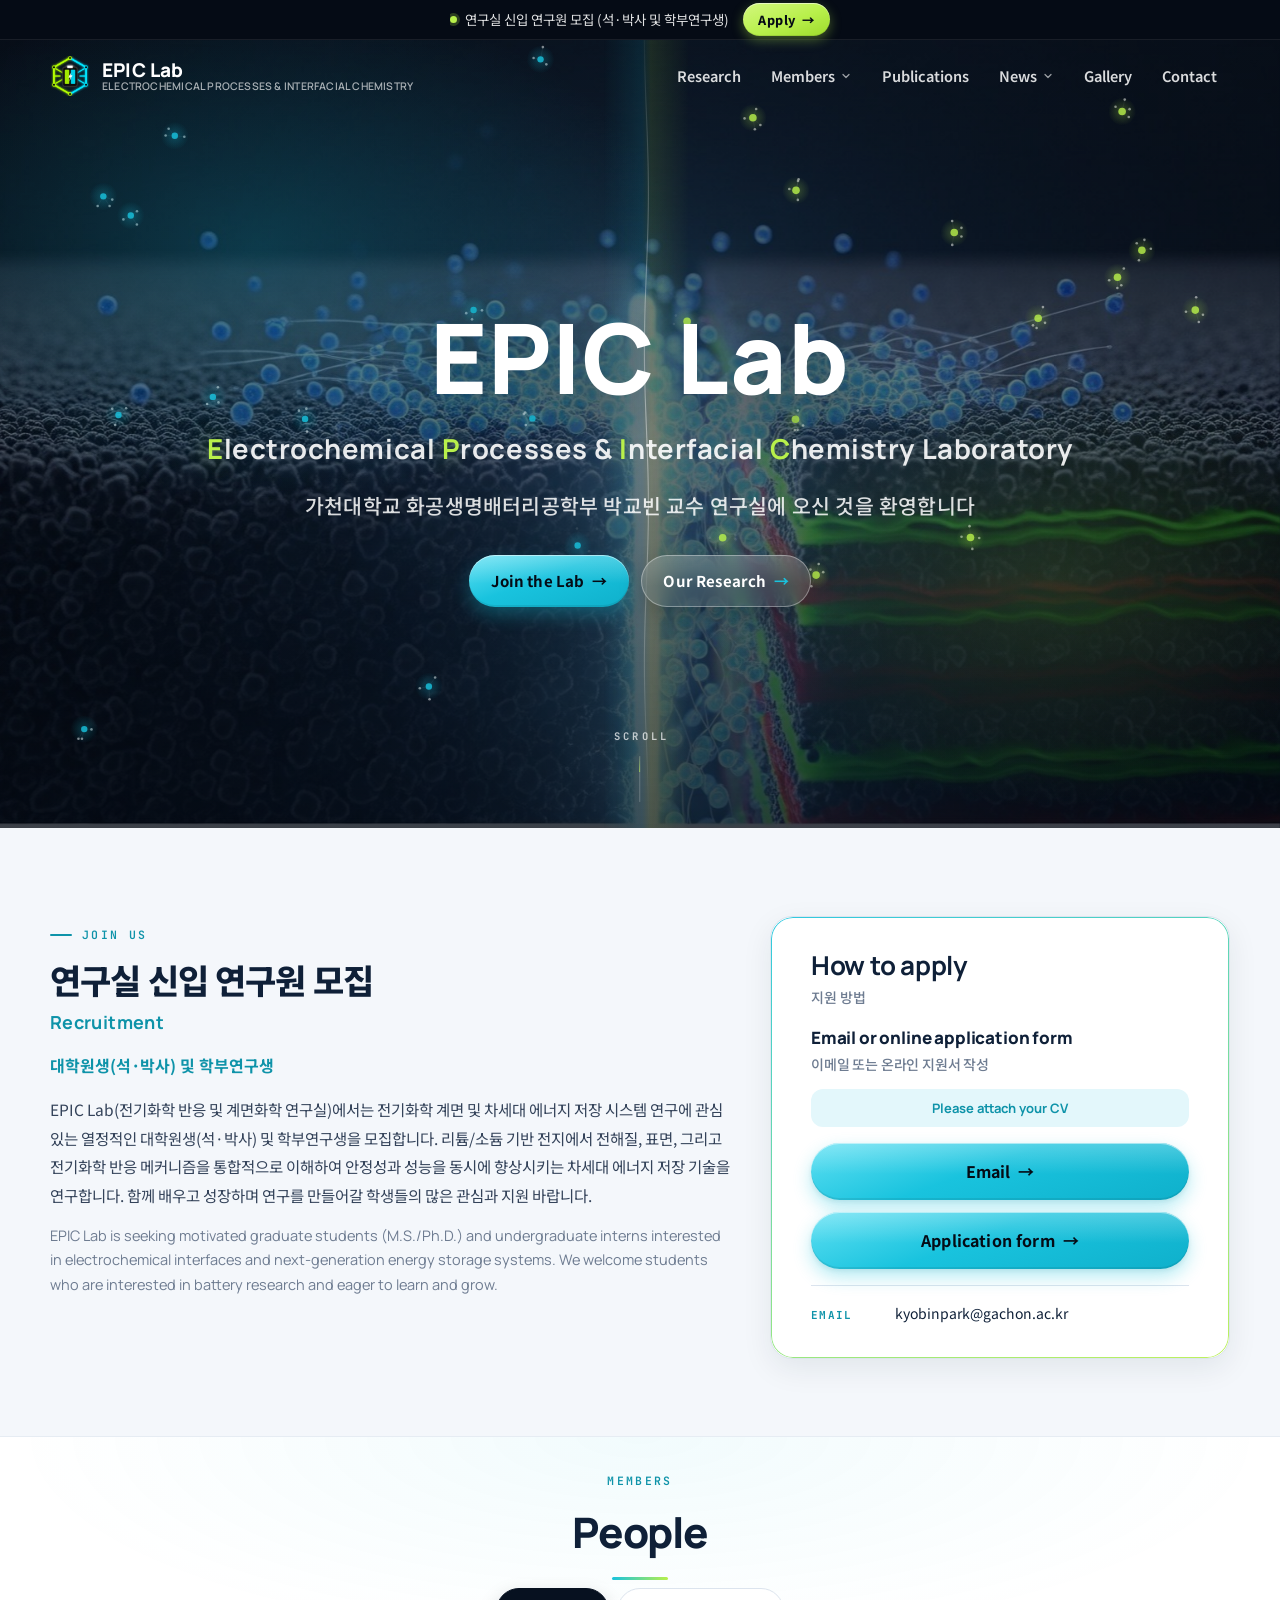
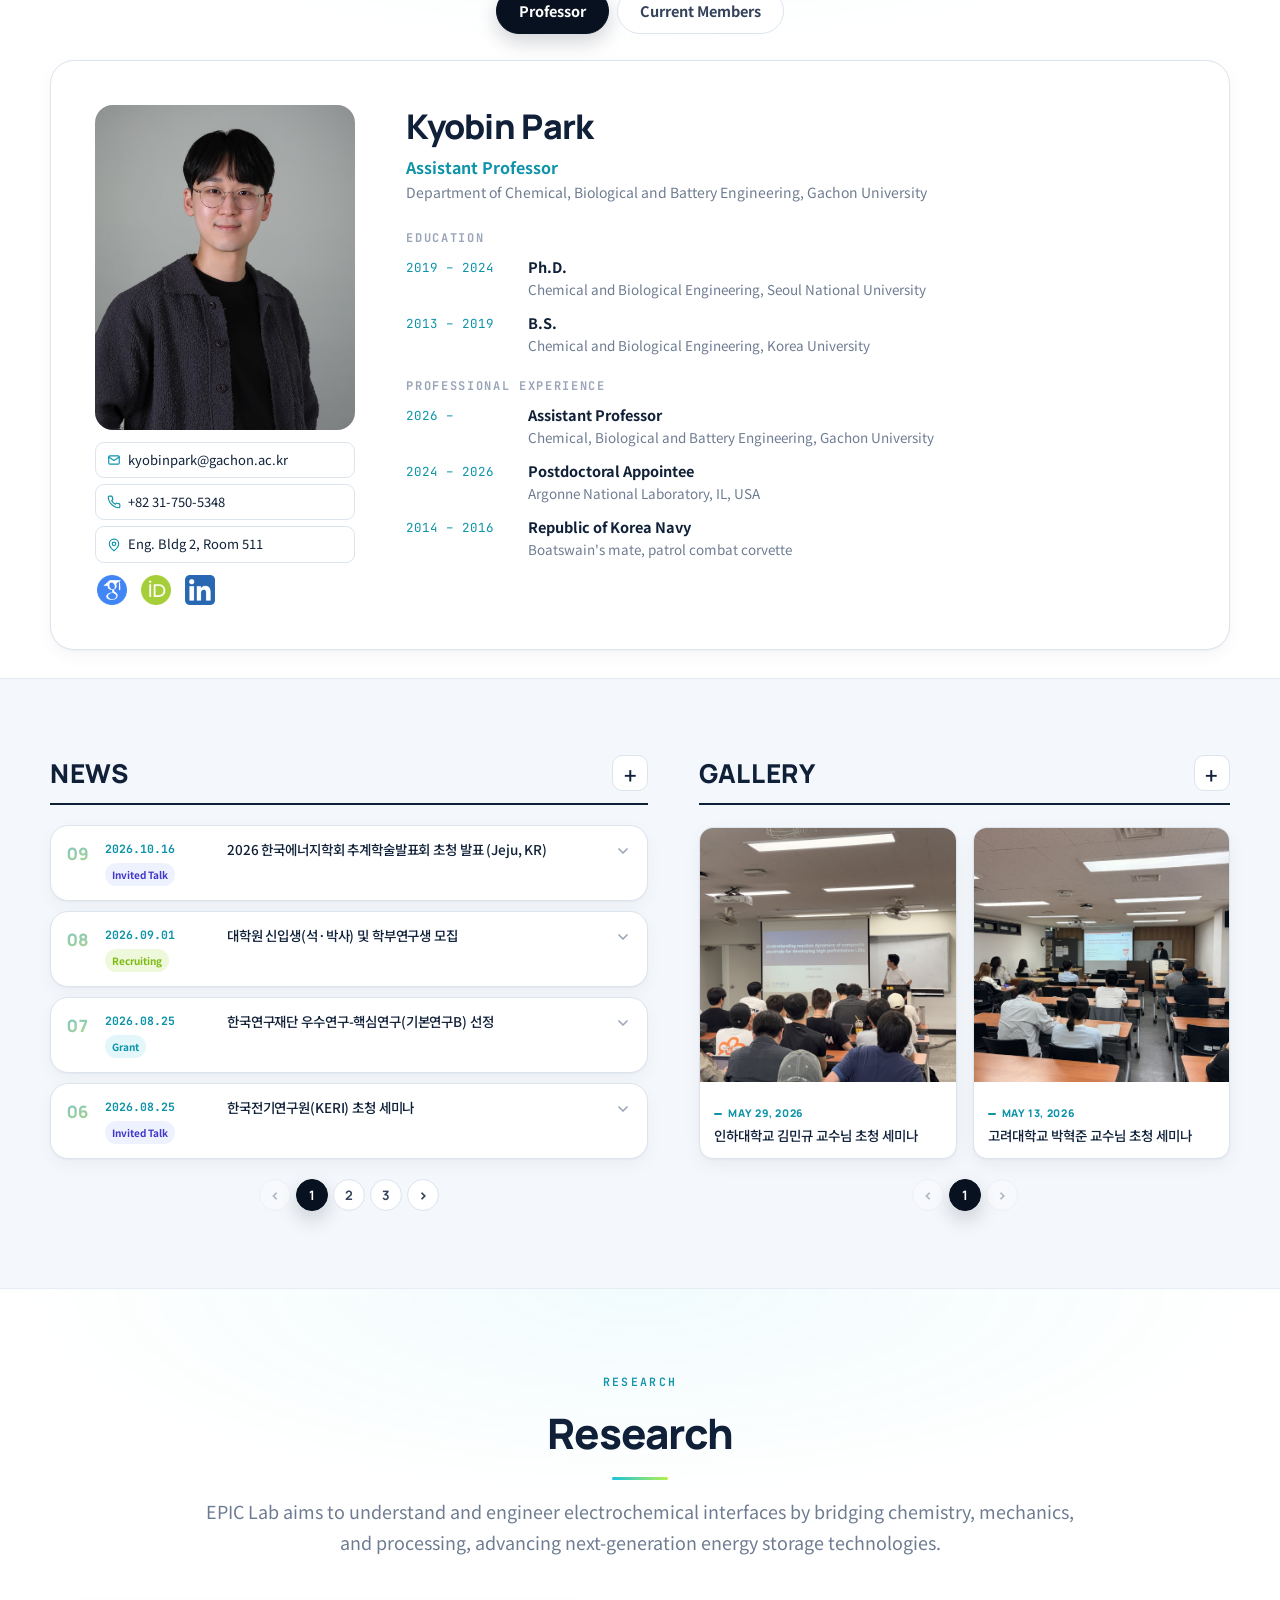
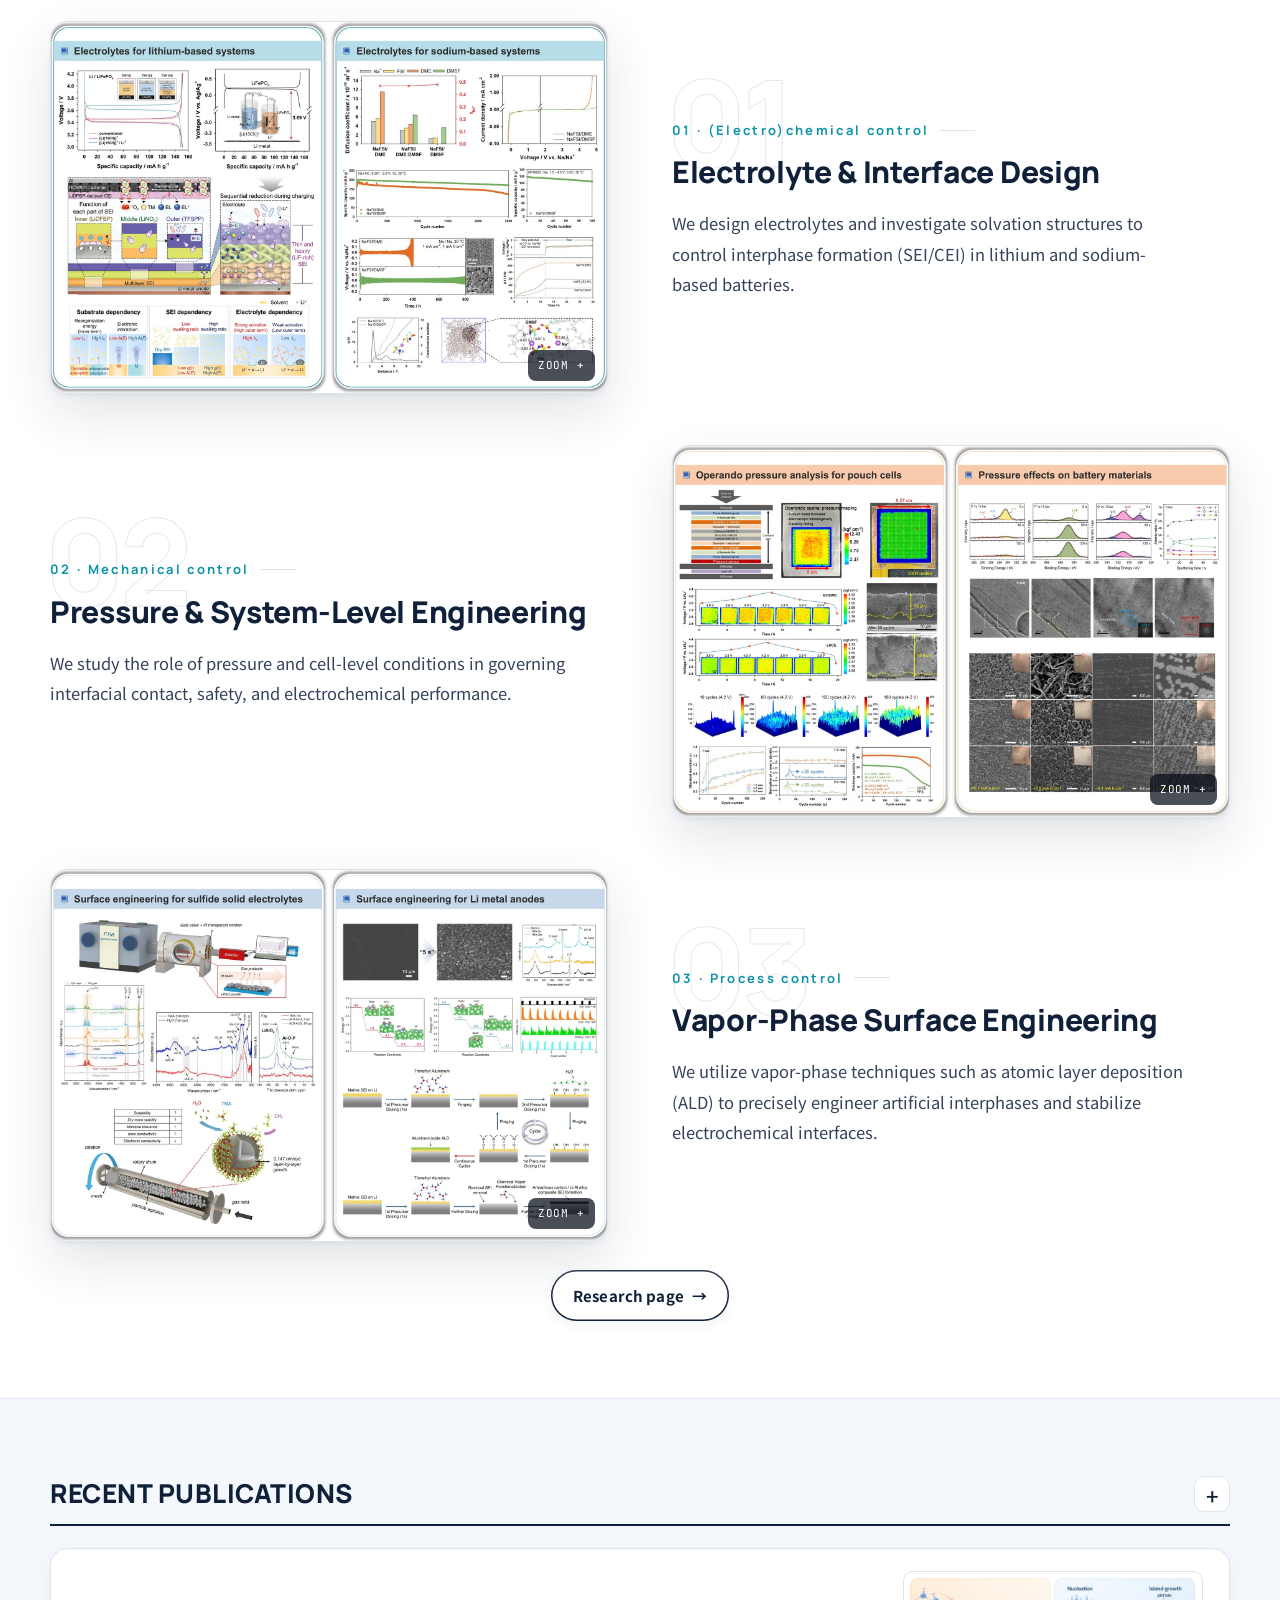
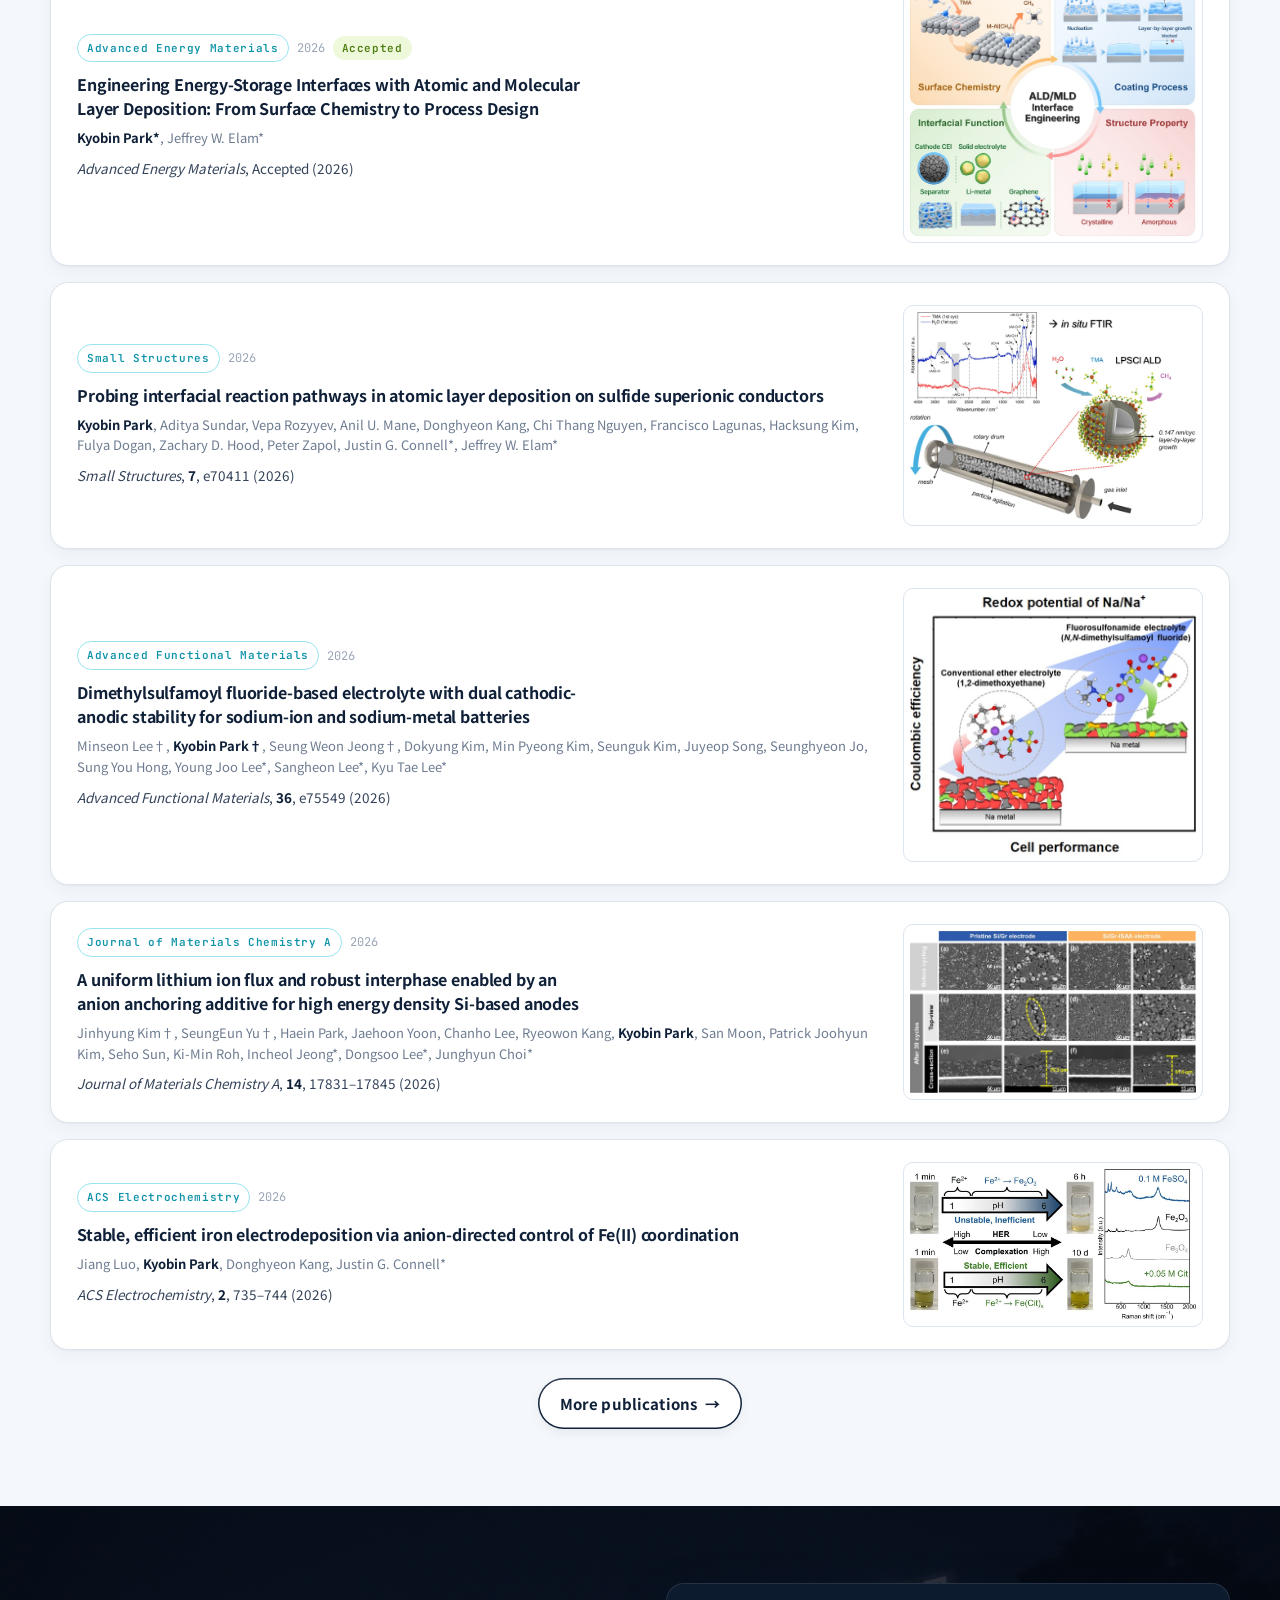
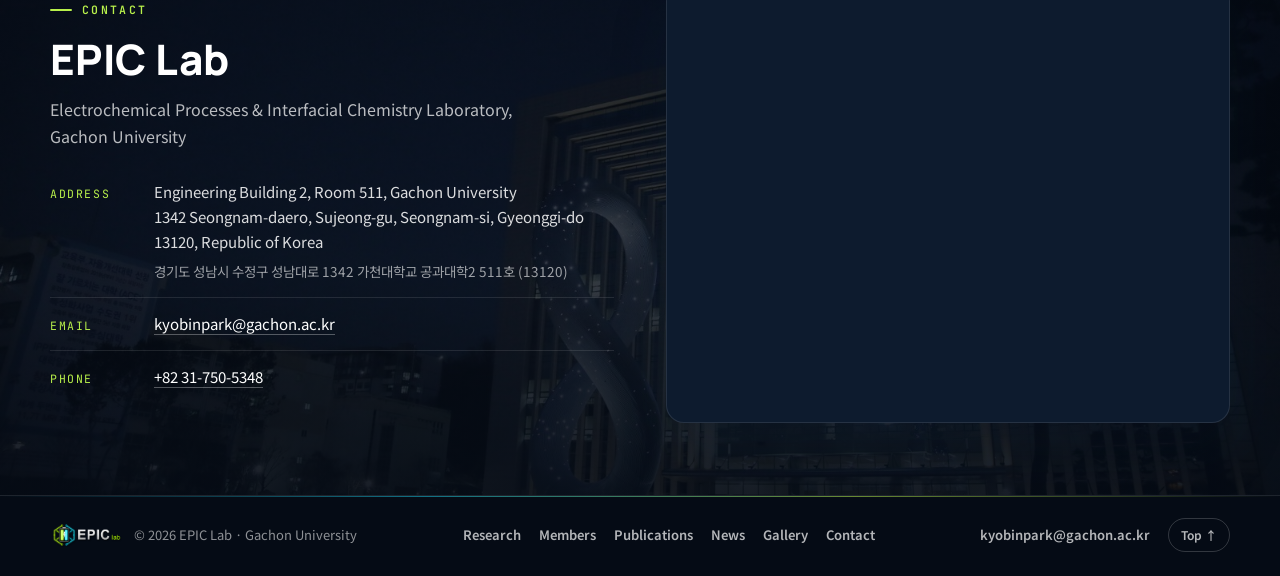
==== index.html @ 9808d160 "v65: cache bump for publications update" ====
<!DOCTYPE html>
<html lang="en">
<head>
<meta charset="utf-8">
<meta name="viewport" content="width=device-width, initial-scale=1, viewport-fit=cover">
<title>EPIC Lab | 가천대학교 박교빈 · Kyobin Park, Gachon University</title>
<meta name="description" content="가천대학교 화공생명배터리공학부 박교빈 교수 연구실 EPIC Lab. Prof. Kyobin Park&#39;s lab at Gachon University — EPIC Lab (Electrochemical Processes &amp; Interfacial Chemistry Laboratory): 리튬·소듐 이차전지 전해질, 전기화학 계면, 원자층증착(ALD) 표면 공학 / electrolytes, interfaces, and ALD for lithium and sodium batteries.">
<link rel="canonical" href="https://epic.gachon.ac.kr/">
<meta property="og:type" content="website">
<meta property="og:site_name" content="EPIC Lab · 가천대학교">
<meta property="og:locale" content="ko_KR">
<meta property="og:url" content="https://epic.gachon.ac.kr/">
<meta property="og:title" content="EPIC Lab | 가천대학교 박교빈 · Kyobin Park, Gachon University">
<meta property="og:description" content="가천대학교 화공생명배터리공학부 박교빈 교수 연구실 EPIC Lab. Prof. Kyobin Park&#39;s lab at Gachon University — EPIC Lab (Electrochemical Processes &amp; Interfacial Chemistry Laboratory): 리튬·소듐 이차전지 전해질, 전기화학 계면, 원자층증착(ALD) 표면 공학 / electrolytes, interfaces, and ALD for lithium and sodium batteries.">
<meta property="og:image" content="https://epic.gachon.ac.kr/assets/img/hero.jpg">
<meta name="twitter:card" content="summary_large_image">
<link rel="icon" type="image/png" href="assets/img/favicon.png">
<link rel="apple-touch-icon" href="assets/img/favicon.png">
<link rel="preconnect" href="https://fonts.googleapis.com">
<link rel="preconnect" href="https://fonts.gstatic.com" crossorigin>
<link rel="stylesheet" href="https://fonts.googleapis.com/css2?family=Manrope:wght@500;600;700;800&family=Noto+Sans+KR:wght@400;500;700;800&family=JetBrains+Mono:wght@500;600;700&display=swap">
<link rel="stylesheet" href="assets/css/style.css?v=65">
<script type="application/ld+json">
{
  "@context": "https://schema.org",
  "@graph": [
    {
      "@type": "WebSite",
      "@id": "https://epic.gachon.ac.kr/#website",
      "url": "https://epic.gachon.ac.kr/",
      "name": "EPIC Lab",
      "alternateName": ["EPIC Lab Gachon", "가천대학교 EPIC Lab", "박교빈 교수 연구실"],
      "inLanguage": ["en", "ko"]
    },
    {
      "@type": "ResearchOrganization",
      "@id": "https://epic.gachon.ac.kr/#lab",
      "name": "EPIC Lab (Electrochemical Processes & Interfacial Chemistry Laboratory)",
      "alternateName": ["EPIC Lab", "가천대학교 EPIC Lab", "박교빈 교수 연구실"],
      "url": "https://epic.gachon.ac.kr/",
      "logo": "https://epic.gachon.ac.kr/assets/img/logo.png",
      "email": "kyobinpark@gachon.ac.kr",
      "telephone": "+82-31-750-5348",
      "address": {
        "@type": "PostalAddress",
        "streetAddress": "1342 Seongnam-daero, Sujeong-gu, Engineering Building 2, Room 511",
        "addressLocality": "Seongnam-si",
        "addressRegion": "Gyeonggi-do",
        "postalCode": "13120",
        "addressCountry": "KR"
      },
      "parentOrganization": {
        "@type": "CollegeOrUniversity",
        "name": "Gachon University",
        "alternateName": "가천대학교",
        "url": "https://www.gachon.ac.kr/"
      },
      "founder": { "@id": "https://epic.gachon.ac.kr/#pi" }
    },
    {
      "@type": "Person",
      "@id": "https://epic.gachon.ac.kr/#pi",
      "name": "Kyobin Park",
      "alternateName": ["박교빈", "Park Kyobin"],
      "jobTitle": "Assistant Professor",
      "description": "Assistant Professor, Department of Chemical, Biological and Battery Engineering, Gachon University. 가천대학교 화공생명배터리공학부 교수.",
      "image": "https://epic.gachon.ac.kr/assets/img/pi.jpg",
      "email": "kyobinpark@gachon.ac.kr",
      "url": "https://epic.gachon.ac.kr/members.html#professor",
      "worksFor": { "@id": "https://epic.gachon.ac.kr/#lab" },
      "affiliation": { "@type": "CollegeOrUniversity", "name": "Gachon University", "alternateName": "가천대학교" },
      "alumniOf": [
        { "@type": "CollegeOrUniversity", "name": "Seoul National University", "alternateName": "서울대학교" },
        { "@type": "CollegeOrUniversity", "name": "Korea University", "alternateName": "고려대학교" }
      ],
      "knowsAbout": ["Lithium batteries", "Sodium batteries", "Electrolyte design", "Electrochemical interfaces", "Atomic layer deposition"],
      "sameAs": [
        "https://scholar.google.com/citations?user=ask9_jIAAAAJ",
        "https://orcid.org/0009-0004-7746-3174",
        "https://www.linkedin.com/in/kyobin-park"
      ]
    }
  ]
}
</script>
</head>
<body>

<!-- ============ TOP BANNER ============ -->
<div class="topbar" id="top">
  <div class="wrap">
    <span class="topbar-msg"><span class="dot"></span>연구실 신입 연구원 모집 (석·박사 및 학부연구생)</span>
    <div class="topbar-apply">
      <button type="button" class="topbar-cta" aria-haspopup="menu" aria-expanded="false">Apply <span aria-hidden="true">→</span></button>
      <div class="apply-menu" role="menu">
        <a role="menuitem" href="mailto:kyobinpark@gachon.ac.kr?subject=%5BEPIC%20Lab%5D%20%EC%A7%80%EC%9B%90"><span class="am-ico">✉</span><span><b>Email</b><small>kyobinpark@gachon.ac.kr</small></span></a>
        <a role="menuitem" href="https://forms.gle/QEUKfvNNVL7mHKJD8" target="_blank" rel="noopener"><span class="am-ico">☰</span><span><b>Application form</b><small>온라인 지원서 작성</small></span></a>
      </div>
    </div>
  </div>
</div>

<!-- ============ NAV ============ -->
<header class="nav">
  <div class="wrap">
    <a class="brand" href="index.html" aria-label="EPIC Lab home">
      <img src="assets/img/favicon.png" alt="">
      <span class="brand-text"><span class="brand-name">EPIC Lab</span><span class="brand-sub">Electrochemical Processes &amp; Interfacial Chemistry</span></span>
    </a>
    <button class="nav-toggle" aria-label="Open menu" aria-expanded="false" aria-controls="nav-links"><span></span><span></span><span></span></button>
    <ul class="nav-links" id="nav-links">
      <li><a href="research.html">Research</a></li>
      <li class="has-sub">
        <a href="members.html" aria-haspopup="true" aria-expanded="false">Members <svg class="caret" width="12" height="12" viewBox="0 0 24 24" fill="none" stroke="currentColor" stroke-width="2.5" stroke-linecap="round" stroke-linejoin="round"><path d="m6 9 6 6 6-6"/></svg></a>
        <ul class="sub">
          <li><a href="members.html#professor">Professor</a></li>
          <li><a href="members.html#members">Current Members</a></li>
          <li><a href="members.html#alumni">Alumni</a></li>
        </ul>
      </li>
      <li><a href="publications.html">Publications</a></li>
      <li class="has-sub">
        <a href="news.html" aria-haspopup="true" aria-expanded="false">News <svg class="caret" width="12" height="12" viewBox="0 0 24 24" fill="none" stroke="currentColor" stroke-width="2.5" stroke-linecap="round" stroke-linejoin="round"><path d="m6 9 6 6 6-6"/></svg></a>
        <ul class="sub">
          <li><a href="news.html">News</a></li>
          <li><a href="news.html#funding">Projects &amp; Funding</a></li>
        </ul>
      </li>
      <li><a href="gallery.html">Gallery</a></li>
      <li><a href="contact.html">Contact</a></li>
    </ul>
  </div>
</header>

<main>

<!-- ============ HERO ============ -->
<section class="hero hero-center" id="home">
  <div class="hero-bg" aria-hidden="true"></div>
  <canvas class="hero-atoms" aria-hidden="true"></canvas>
  <div class="wrap">
    <div class="hero-grid">
      <div>
        <h1 class="hero-name">EPIC Lab</h1>
        <p class="hero-full"><span class="hl">E</span>lectrochemical <span class="hl">P</span>rocesses &amp; <span class="hl">I</span>nterfacial <span class="hl">C</span>hemistry Laboratory</p>
        <p class="hero-dept">가천대학교 화공생명배터리공학부 박교빈 교수 연구실에 오신 것을 환영합니다</p>
        <div class="hero-actions">
          <a class="btn btn-primary" href="#join">Join the Lab <span class="arrow">→</span></a>
          <a class="btn btn-ghost" href="research.html">Our Research <span class="arrow">→</span></a>
        </div>
      </div>
    </div>
  </div>
  <a class="scroll-cue" href="#join-section" aria-label="Scroll down"><span class="scroll-cue-txt">Scroll</span><span class="scroll-cue-line" aria-hidden="true"><i></i></span></a>
</section>

<!-- ============ JOIN US / HOW TO APPLY ============ -->
<section class="section" id="join-section">
  <div class="wrap">
    <div class="join-grid join-light" id="join">
      <div class="reveal">
        <span class="eyebrow">Join us</span>
        <h2 class="h-section join-title">연구실 신입 연구원 모집</h2>
        <p class="join-en-title">Recruitment</p>
        <p class="join-sub">대학원생(석·박사) 및 학부연구생</p>
        <p class="join-kr">EPIC Lab(전기화학 반응 및 계면화학 연구실)에서는 전기화학 계면 및 차세대 에너지 저장 시스템 연구에 관심 있는 열정적인 대학원생(석·박사) 및 학부연구생을 모집합니다. 리튬/소듐 기반 전지에서 전해질, 표면, 그리고 전기화학 반응 메커니즘을 통합적으로 이해하여 안정성과 성능을 동시에 향상시키는 차세대 에너지 저장 기술을 연구합니다. 함께 배우고 성장하며 연구를 만들어갈 학생들의 많은 관심과 지원 바랍니다.</p>
        <p class="join-en">EPIC Lab is seeking motivated graduate students (M.S./Ph.D.) and undergraduate interns interested in electrochemical interfaces and next-generation energy storage systems. We welcome students who are interested in battery research and eager to learn and grow.</p>
      </div>
      <div class="apply-card reveal d1">
        <h3>How to apply</h3>
        <p class="apply-sub">지원 방법</p>
        <p class="apply-line">Email or online application form<br><span>이메일 또는 온라인 지원서 작성</span></p>
        <p class="apply-note">Please attach your CV</p>
        <div class="apply-btns">
          <a class="btn btn-primary" href="mailto:kyobinpark@gachon.ac.kr?subject=%5BEPIC%20Lab%5D%20%EC%A7%80%EC%9B%90">Email <span class="arrow">→</span></a>
          <a class="btn btn-primary" href="https://forms.gle/QEUKfvNNVL7mHKJD8" target="_blank" rel="noopener">Application form <span class="arrow">→</span></a>
        </div>
        <dl class="apply-extra">
          <div><dt>Email</dt><dd>kyobinpark@gachon.ac.kr</dd></div>
        </dl>
      </div>
    </div>
  </div>
</section>

<!-- ============ MEMBERS ============ -->
<section class="section tint" id="members">
  <div class="wrap">
    <div class="section-head center reveal">
      <span class="eyebrow">Members</span>
      <h2 class="h-section en">People</h2>
    </div>
    <div class="tabs" role="tablist" aria-label="Members">
      <button class="tab-btn active" role="tab" data-tab="tab-professor" aria-selected="true">Professor</button>
      <button class="tab-btn" role="tab" data-tab="tab-current" aria-selected="false">Current Members</button>
    </div>
    <div class="tab-panel active" id="tab-professor" role="tabpanel">
    <div class="pi-card reveal">
      <div class="pi-photo">
        <div class="frame">
          <img src="assets/img/pi.jpg" alt="Prof. Kyobin Park">
        </div>
        <div class="pi-contact">
          <a href="mailto:kyobinpark@gachon.ac.kr"><svg viewBox="0 0 24 24" fill="none" stroke="currentColor" stroke-width="2" stroke-linecap="round" stroke-linejoin="round"><rect x="3" y="5" width="18" height="14" rx="2"/><path d="m3 7 9 6 9-6"/></svg>kyobinpark@gachon.ac.kr</a>
          <a href="tel:+82317505348"><svg viewBox="0 0 24 24" fill="none" stroke="currentColor" stroke-width="2" stroke-linecap="round" stroke-linejoin="round"><path d="M22 16.9v3a2 2 0 0 1-2.2 2 19.8 19.8 0 0 1-8.6-3.1 19.5 19.5 0 0 1-6-6A19.8 19.8 0 0 1 2.1 4.2 2 2 0 0 1 4.1 2h3a2 2 0 0 1 2 1.7c.1.9.4 1.9.7 2.8a2 2 0 0 1-.5 2.1L8 9.9a16 16 0 0 0 6 6l1.3-1.3a2 2 0 0 1 2.1-.4c.9.3 1.9.6 2.8.7a2 2 0 0 1 1.8 2z"/></svg>+82 31-750-5348</a>
          <a href="#contact"><svg viewBox="0 0 24 24" fill="none" stroke="currentColor" stroke-width="2" stroke-linecap="round" stroke-linejoin="round"><path d="M20 10c0 6-8 12-8 12s-8-6-8-12a8 8 0 0 1 16 0z"/><circle cx="12" cy="10" r="3"/></svg>Eng. Bldg 2, Room 511</a>
        </div>
        <div class="pi-profiles">
            <a href="https://scholar.google.com/citations?user=ask9_jIAAAAJ&amp;hl=ko&amp;oi=ao" target="_blank" rel="noopener" title="Google Scholar" aria-label="Google Scholar profile"><img src="assets/img/scholar.png" alt="Google Scholar" width="30" height="30"></a>
            <a href="https://orcid.org/0009-0004-7746-3174" target="_blank" rel="noopener" title="ORCID" aria-label="ORCID profile"><img src="assets/img/orcid.png" alt="ORCID" width="30" height="30"></a>
            <a href="https://www.linkedin.com/in/kyobin-park" target="_blank" rel="noopener" title="LinkedIn" aria-label="LinkedIn profile"><img src="assets/img/linkedin.png" alt="LinkedIn" width="30" height="30"></a>
          </div>
              </div>
      <div class="pi-body">
        <h3>Kyobin Park</h3>
        <div class="position">Assistant Professor</div>
        <div class="dept">Department of Chemical, Biological and Battery Engineering, Gachon University</div>
        <div class="pi-cols">
          <div class="pi-block">
            <h4>Education</h4>
            <ul>
              <li><span class="yr">2019 – 2024</span><span class="what"><strong>Ph.D.</strong><span>Chemical and Biological Engineering, Seoul National University</span></span></li>
              <li><span class="yr">2013 – 2019</span><span class="what"><strong>B.S.</strong><span>Chemical and Biological Engineering, Korea University</span></span></li>
            </ul>
          </div>
          <div class="pi-block">
            <h4>Professional Experience</h4>
            <ul>
              <li><span class="yr">2026 –</span><span class="what"><strong>Assistant Professor</strong><span>Chemical, Biological and Battery Engineering, Gachon University</span></span></li>
              <li><span class="yr">2024 – 2026</span><span class="what"><strong>Postdoctoral Appointee</strong><span>Argonne National Laboratory, IL, USA</span></span></li>
              <li><span class="yr">2014 – 2016</span><span class="what"><strong>Republic of Korea Navy</strong><span>Boatswain's mate, patrol combat corvette</span></span></li>
            </ul>
          </div>
        </div>
      </div>
    </div>
    </div>
    <div class="tab-panel" id="tab-current" role="tabpanel">
    <div class="people-grid" data-people></div>
    <div class="members-grid">
      <a class="member-card recruit" href="#join">
        <div class="avatar"><svg width="26" height="26" viewBox="0 0 24 24" fill="none" stroke="currentColor" stroke-width="2.2" stroke-linecap="round"><path d="M12 5v14M5 12h14"/></svg></div>
        <div><h4>Graduate students (M.S. / Ph.D.)</h4><p>대학원 신입생 모집 중</p></div>
      </a>
      <a class="member-card recruit" href="#join">
        <div class="avatar"><svg width="26" height="26" viewBox="0 0 24 24" fill="none" stroke="currentColor" stroke-width="2.2" stroke-linecap="round"><path d="M12 5v14M5 12h14"/></svg></div>
        <div><h4>Undergraduate researchers</h4><p>학부연구생 모집 중</p></div>
      </a>
    </div>
    </div>
  </div>
</section>

<!-- ============ NEWS | GALLERY ============ -->
<section class="section" id="home-duo">
  <div class="wrap">
    <div class="duo">
      <div class="duo-col reveal">
        <div class="duo-head"><h2>News</h2><a class="plus" href="news.html" aria-label="All news">+</a></div>
        <ul class="news-full news-home" id="news-list"></ul>
      </div>
      <div class="duo-col reveal d1">
        <div class="duo-head"><h2>Gallery</h2><a class="plus" href="gallery.html" aria-label="All photos">+</a></div>
        <div class="duo-gallery" id="gallery-home"></div>
      </div>
    </div>
  </div>
</section>

<!-- ============ RESEARCH ============ -->
<section class="section tint" id="research">
  <div class="wrap">
    <div class="section-head center reveal">
      <span class="eyebrow">Research</span>
      <h2 class="h-section en">Research</h2>
      <p class="lead">EPIC Lab aims to understand and engineer electrochemical interfaces by bridging chemistry, mechanics, and processing, advancing next-generation energy storage technologies.</p>
    </div>
    <div class="research-list">
      <article class="research-item" id="research-1">
        <div class="research-media reveal" data-lightbox="assets/img/research/area1.jpg" data-caption="01 · Electrolyte & Interface Design">
          <img src="assets/img/research/area1.jpg" alt="Electrolyte design for lithium- and sodium-based systems">
          <span class="zoom">ZOOM +</span>
        </div>
        <div class="research-body reveal d1" data-no="01">
          <span class="research-num">01 · (Electro)chemical control</span>
          <h3>Electrolyte &amp; Interface Design</h3>
          <p>We design electrolytes and investigate solvation structures to control interphase formation (SEI/CEI) in lithium and sodium-based batteries.</p>
        </div>
      </article>

      <article class="research-item" id="research-2">
        <div class="research-media reveal" data-lightbox="assets/img/research/area2.jpg" data-caption="02 · Pressure & System-Level Engineering">
          <img src="assets/img/research/area2.jpg" alt="Operando pressure analysis for pouch cells">
          <span class="zoom">ZOOM +</span>
        </div>
        <div class="research-body reveal d1" data-no="02">
          <span class="research-num">02 · Mechanical control</span>
          <h3>Pressure &amp; System-Level Engineering</h3>
          <p>We study the role of pressure and cell-level conditions in governing interfacial contact, safety, and electrochemical performance.</p>
        </div>
      </article>

      <article class="research-item" id="research-3">
        <div class="research-media reveal" data-lightbox="assets/img/research/area3.jpg" data-caption="03 · Vapor-Phase Surface Engineering">
          <img src="assets/img/research/area3.jpg" alt="Surface engineering for sulfide solid electrolytes and Li metal anodes">
          <span class="zoom">ZOOM +</span>
        </div>
        <div class="research-body reveal d1" data-no="03">
          <span class="research-num">03 · Process control</span>
          <h3>Vapor-Phase Surface Engineering</h3>
          <p>We utilize vapor-phase techniques such as atomic layer deposition (ALD) to precisely engineer artificial interphases and stabilize electrochemical interfaces.</p>
        </div>
      </article>
    </div>
    <div class="section-foot"><a class="btn btn-outline" href="research.html">Research page <span class="arrow">→</span></a></div>
  </div>
</section>

<!-- ============ PUBLICATIONS ============ -->
<section class="section" id="publications">
  <div class="wrap">
    <div class="duo-head pub-head reveal"><h2>Recent Publications</h2><a class="plus" href="publications.html" aria-label="All publications">+</a></div>
    <div class="pub-featured" id="pub-recent"></div>
    <div class="section-foot"><a class="btn btn-outline" href="publications.html">More publications <span class="arrow">→</span></a></div>
  </div>
</section>

</main>

<!-- ============ CONTACT ============ -->
<section class="contact contact-bg" id="contact">
  <div class="wrap">
    <div class="contact-grid">
      <div class="reveal">
        <span class="eyebrow" style="color:var(--lime)">Contact</span>
        <h2 class="h-section en contact-name">EPIC Lab</h2>
        <p class="lead contact-lead">Electrochemical Processes &amp; Interfacial Chemistry Laboratory, Gachon University</p>
        <dl class="contact-list">
          <div class="row"><dt>Address</dt><dd>Engineering Building 2, Room 511, Gachon University<br>1342 Seongnam-daero, Sujeong-gu, Seongnam-si, Gyeonggi-do 13120, Republic of Korea<span class="kr">경기도 성남시 수정구 성남대로 1342 가천대학교 공과대학2 511호 (13120)</span></dd></div>
          <div class="row"><dt>Email</dt><dd><a href="mailto:kyobinpark@gachon.ac.kr">kyobinpark@gachon.ac.kr</a></dd></div>
          <div class="row"><dt>Phone</dt><dd><a href="tel:+82317505348">+82 31-750-5348</a></dd></div>
        </dl>
      </div>
      <div class="map reveal d1">
        <iframe title="Gachon University map" src="https://www.google.com/maps?q=%EA%B0%80%EC%B2%9C%EB%8C%80%ED%95%99%EA%B5%90+%EA%B3%B5%EA%B3%BC%EB%8C%80%ED%95%992&amp;z=17&amp;output=embed" loading="lazy" referrerpolicy="no-referrer-when-downgrade" allowfullscreen></iframe>
      </div>
    </div>
  </div>
</section>

<footer class="contact site-footer" style="padding-top:0">
  <div class="footer footer-slim" style="margin-top:0">
    <div class="wrap">
      <div class="foot-row">
        <div class="foot-brand"><img src="assets/img/logo.png" alt="EPIC Lab"><span>© <span data-year>2026</span> EPIC Lab · Gachon University</span></div>
        <nav class="foot-links" aria-label="Footer"><a href="research.html">Research</a><a href="members.html">Members</a><a href="publications.html">Publications</a><a href="news.html">News</a><a href="gallery.html">Gallery</a><a href="contact.html">Contact</a></nav>
        <div class="foot-meta"><a href="mailto:kyobinpark@gachon.ac.kr">kyobinpark@gachon.ac.kr</a><a href="#top" class="foot-top">Top ↑</a></div>
      </div>
    </div>
  </div>
</footer>

<button class="to-top" aria-label="Back to top"><svg width="20" height="20" viewBox="0 0 24 24" fill="none" stroke="currentColor" stroke-width="2.5" stroke-linecap="round" stroke-linejoin="round"><path d="m18 15-6-6-6 6"/></svg></button>
<div class="lightbox" role="dialog" aria-modal="true" aria-label="Enlarged image"><button class="close" aria-label="Close">×</button><img src="" alt=""><div class="cap"></div></div>

<script src="data/publications.js?v=65"></script>
<script src="data/news.js?v=63"></script>
<script src="data/gallery.js?v=62"></script>
<script src="data/members.js?v=62"></script>
<script src="assets/js/main.js?v=65"></script>
</body>
</html>
---- assets/css/style.css ----
/* EPIC Lab — site styles (palette: lime / cyan on navy, light pages with dark bands) */
@keyframes heroZoom {
  to {
    transform: scale(1);
  }
}
@keyframes pulse {
  50% {
    box-shadow: 0 0 0 8px transparent;
  }
}
@keyframes fadeUp {
  0% {
    opacity: 0;
    transform: translateY(10px);
  }
  to {
    opacity: 1;
    transform: none;
  }
}
@keyframes aurora {
  0% {
    transform: translate3d(-2%, 0, 0) scale(1);
  }
  to {
    transform: translate3d(2%, -2%, 0) scale(1.06);
  }
}
@keyframes vt-out {
  to {
    opacity: 0;
    transform: translateY(-6px);
  }
}
@keyframes vt-in {
  0% {
    opacity: 0;
    transform: translateY(8px);
  }
}
@keyframes shine {
  0% {
    left: -60%;
    opacity: 0;
  }
  15% {
    opacity: 1;
  }
  to {
    left: 130%;
    opacity: 0;
  }
}
@keyframes cueDrop {
  0% {
    transform: translateY(-16px);
    opacity: 0;
  }
  25% {
    opacity: 1;
  }
  to {
    transform: translateY(46px);
    opacity: 0;
  }
}
:root {
  --navy-950: #050b15;
  --navy-900: #071120;
  --navy-800: #0d1b2e;
  --navy-700: #14263d;
  --ink: #0f2038;
  --text: #34435a;
  --muted: #6e7c91;
  --faint: #9aa6b8;
  --ground: #f4f7fb;
  --surface: #ffffff;
  --surface-2: #eaf0f7;
  --line: #dce4ee;
  --line-dark: rgba(255, 255, 255, 0.1);
  --cyan: #19c3de;
  --cyan-deep: #0e93a9;
  --cyan-soft: #e3f7fb;
  --lime: #b8f04b;
  --lime-deep: #7dba14;
  --shadow: 0 10px 30px rgba(15, 32, 56, 0.08);
  --shadow-lg: 0 24px 60px rgba(15, 32, 56, 0.16);
  --radius: 18px;
  --radius-sm: 10px;
  --nav-h: 72px;
  --top-h: 40px;
  --font-display: "Manrope", "Noto Sans KR", system-ui, sans-serif;
  --font-body: "Noto Sans KR", "Manrope", system-ui, -apple-system, sans-serif;
  --font-mono: "JetBrains Mono", ui-monospace, SFMono-Regular, Menlo, monospace;
  --ease: cubic-bezier(0.2, 0.7, 0.2, 1);
  color-scheme: light;
}
* {
  box-sizing: border-box;
}
html {
  scroll-behavior: smooth;
  scroll-padding-top: calc(var(--top-h) + var(--nav-h) + 8px);
  -webkit-text-size-adjust: 100%;
}
body,
p {
  margin: 0;
}
body {
  font-family: var(--font-body);
  font-size: 16px;
  line-height: 1.7;
  background: var(--ground);
  word-break: keep-all;
  overflow-wrap: anywhere;
}
img {
  max-width: 100%;
  height: auto;
  display: block;
}
a {
  color: var(--cyan-deep);
  text-decoration: none;
}
a:hover {
  text-decoration: underline;
  text-underline-offset: 3px;
}
h1,
h2,
h3,
h4 {
  line-height: 1.25;
  margin: 0;
  text-wrap: balance;
  letter-spacing: -0.01em;
}
p {
  text-wrap: pretty;
}
button {
  font: inherit;
}
:focus-visible {
  outline: 3px solid var(--cyan);
  outline-offset: 3px;
  border-radius: 6px;
}
.wrap {
  width: min(1180px, 100% - 40px);
  margin-inline: auto;
}
@media (max-width: 640px) {
  .wrap {
    width: min(1180px, 100% - 32px);
  }
}
.eyebrow {
  font-family: var(--font-mono);
  text-transform: uppercase;
  color: var(--cyan-deep);
  font-weight: 600;
  display: inline-flex;
  align-items: center;
  gap: 10px;
}
.eyebrow::before,
.nav-toggle span {
  height: 2px;
  background: currentColor;
  border-radius: 2px;
}
.eyebrow::before {
  content: "";
  width: 22px;
}
.h-section,
.hero h1 {
  font-size: clamp(28px, 3.6vw, 42px);
  font-weight: 800;
  margin-top: 14px;
}
.hero h1 {
  color: #fff;
  font-size: clamp(34px, 5.2vw, 64px);
  margin-top: 18px;
  letter-spacing: -0.02em;
}
.h-section.en {
  font-family: var(--font-display);
}
.lead {
  font-size: clamp(16px, 1.4vw, 18px);
  color: var(--muted);
  max-width: 66ch;
  margin-top: 16px;
}
.btn {
  display: inline-flex;
  align-items: center;
  gap: 8px;
  padding: 13px 22px;
  border-radius: 999px;
  font-weight: 700;
  font-size: 15px;
  cursor: pointer;
  text-decoration: none !important;
  transition:
    transform 0.25s var(--ease),
    box-shadow 0.25s var(--ease),
    background 0.25s,
    color 0.25s,
    border-color 0.25s;
  white-space: nowrap;
}
.btn:hover,
.partner-logos li:hover img {
  transform: translateY(-2px);
}
.btn-primary {
  background: var(--cyan);
}
.btn-primary:hover {
  background: #3ad2ea;
}
.btn-ghost {
  border-color: rgba(255, 255, 255, 0.45);
}
.btn-ghost:hover {
  background: rgba(255, 255, 255, 0.08);
  border-color: #fff;
}
.btn-ghost,
.btn-outline {
  background: 0 0;
}
.btn .arrow {
  transition: transform 0.25s var(--ease);
}
.nav,
.nav .wrap {
  display: flex;
  align-items: center;
}
.nav {
  position: fixed;
  inset: var(--top-h) 0 auto 0;
  z-index: 50;
  height: var(--nav-h);
  transition:
    background 0.35s,
    box-shadow 0.35s,
    backdrop-filter 0.35s;
  background: 0 0;
}
.nav .wrap {
  justify-content: space-between;
  gap: 24px;
}
.nav.scrolled,
.nav.solid {
  background: rgba(255, 255, 255, 0.86);
  backdrop-filter: saturate(160%) blur(14px);
  -webkit-backdrop-filter: saturate(160%) blur(14px);
  box-shadow:
    0 1px 0 var(--line),
    0 10px 30px rgba(15, 32, 56, 0.06);
}
.brand,
.nav-links a {
  text-decoration: none !important;
}
.brand,
.nav-links {
  display: flex;
  align-items: center;
  gap: 12px;
}
.nav-links {
  gap: 4px;
  list-style: none;
  margin: 0;
  padding: 0;
}
.brand img {
  height: 40px;
  width: auto;
}
.brand .brand-text {
  display: flex;
  flex-direction: column;
  line-height: 1.1;
}
.brand .brand-name {
  font-family: var(--font-display);
  font-weight: 800;
  font-size: 19px;
  letter-spacing: 0.01em;
  color: #fff;
}
.brand .brand-sub {
  white-space: nowrap;
  text-transform: uppercase;
  color: rgba(255, 255, 255, 0.65);
}
.nav.scrolled .brand-name,
.nav.solid .brand-name,
h1,
h2,
h3,
h4 {
  color: var(--ink);
}
.nav.scrolled .brand-sub,
.nav.solid .brand-sub {
  color: var(--muted);
}
.nav-links a {
  display: block;
  white-space: nowrap;
  padding: 9px 13px;
  border-radius: 999px;
  font-weight: 600;
  font-size: 14.5px;
  color: rgba(255, 255, 255, 0.85);
  transition:
    background 0.25s,
    color 0.25s;
  position: relative;
}
.nav-links a:hover {
  background: rgba(255, 255, 255, 0.12);
  color: #fff;
}
.nav-links a.active {
  background: rgba(255, 255, 255, 0.16);
  color: #fff;
}
.nav.scrolled .nav-links a,
.nav.solid .nav-links a,
body {
  color: var(--text);
}
.nav.scrolled .nav-links a:hover {
  background: var(--surface-2);
}
.nav-links .sub a:hover,
.nav.scrolled .nav-links .sub a:hover,
.nav.solid .nav-links a:hover {
  background: var(--surface-2);
  color: var(--ink);
}
.nav-links .sub a.active,
.nav.scrolled .nav-links .sub a.active {
  background: var(--cyan-soft);
  color: var(--cyan-deep);
}
.nav.scrolled .nav-links a.active,
.nav.solid .nav-links a.active {
  background: var(--cyan-soft);
}
.nav-toggle {
  display: none;
  width: 44px;
  height: 44px;
  border-radius: 12px;
  border: 1px solid rgba(255, 255, 255, 0.3);
  background: 0 0;
  cursor: pointer;
  color: #fff;
  align-items: center;
  justify-content: center;
}
.nav.scrolled .nav-toggle,
.nav.solid .nav-toggle {
  color: var(--ink);
  border-color: var(--line);
}
.nav-toggle span {
  display: block;
  width: 20px;
  margin: 3px auto;
  transition:
    transform 0.3s,
    opacity 0.3s;
}
@media (max-width: 1100px) {
  .brand .brand-sub {
    display: none;
  }
  .brand .brand-name {
    font-size: 20px;
  }
}
@media (max-width: 900px) {
  .nav-links a {
    padding: 8px 10px;
    font-size: 14px;
  }
}
@media (max-width: 760px) {
  .nav-links {
    position: fixed;
    top: calc(var(--top-h) + var(--nav-h));
    left: 0;
    right: 0;
    flex-direction: column;
    align-items: stretch;
    gap: 2px;
    background: var(--surface);
    padding: 12px 20px 20px;
    box-shadow: var(--shadow-lg);
    border-top: 1px solid var(--line);
    transform: translateY(-12px);
    opacity: 0;
    pointer-events: none;
    transition:
      transform 0.3s var(--ease),
      opacity 0.3s;
  }
  .nav-links.open {
    transform: none;
    opacity: 1;
    pointer-events: auto;
  }
  .nav-links a {
    color: var(--text) !important;
    padding: 12px 14px;
    font-size: 16px;
  }
  .nav-links a.active {
    background: var(--cyan-soft) !important;
    color: var(--cyan-deep) !important;
  }
  .nav-toggle {
    display: inline-flex;
  }
  .nav-toggle.open span:nth-child(1) {
    transform: translateY(5px) rotate(45deg);
  }
  .nav-toggle.open span:nth-child(2) {
    opacity: 0;
  }
  .nav-toggle.open span:nth-child(3) {
    transform: translateY(-5px) rotate(-45deg);
  }
  .brand .brand-text {
    display: none;
  }
}
.hero {
  position: relative;
  min-height: min(92vh, 900px);
  display: flex;
  align-items: center;
  padding: calc(var(--top-h) + var(--nav-h) + 56px) 0 96px;
  color: #fff;
  overflow: hidden;
  isolation: isolate;
  background: var(--navy-900);
}
.hero-bg,
.hero::before {
  position: absolute;
  inset: 0;
}
.hero-bg {
  z-index: -2;
  background: url(../img/hero.jpg) center/cover no-repeat;
  transform: scale(1.04);
  animation: heroZoom 18s var(--ease) forwards;
}
.hero::before {
  content: "";
  z-index: -1;
  background:
    linear-gradient(
      90deg,
      rgba(5, 11, 21, 0.88) 0,
      rgba(5, 11, 21, 0.7) 42%,
      rgba(5, 11, 21, 0.25) 75%,
      rgba(5, 11, 21, 0.35) 100%
    ),
    linear-gradient(
      180deg,
      rgba(5, 11, 21, 0.55) 0,
      rgba(5, 11, 21, 0) 30%,
      rgba(5, 11, 21, 0.65) 100%
    );
}
.hero-grid {
  display: grid;
  grid-template-columns: minmax(0, 1.25fr) minmax(0, 0.75fr);
  gap: 40px;
  align-items: end;
}
.hero .eyebrow {
  color: var(--lime);
}
.hero h1 .hl {
  color: var(--cyan);
}
.hero .lead {
  color: rgba(255, 255, 255, 0.72);
  margin-top: 22px;
}
.hero-actions {
  display: flex;
  flex-wrap: wrap;
  gap: 12px;
  margin-top: 34px;
}
@media (max-width: 960px) {
  .hero-grid {
    grid-template-columns: 1fr;
  }
  .hero {
    min-height: 0;
    padding-bottom: 90px;
  }
}
.section {
  padding: clamp(72px, 9vw, 120px) 0;
}
.section.tint {
  background: var(--surface);
}
.section-head {
  max-width: 760px;
}
.section-head.center {
  margin-inline: auto;
  text-align: center;
}
.section-head.center .eyebrow::before {
  display: none;
}
.section-head.center .eyebrow {
  justify-content: center;
}
.js .reveal {
  opacity: 0;
  transform: perspective(1000px) translateY(36px) scale(0.96) rotateX(5deg);
  transform-origin: 50% 100%;
  transition:
    opacity 0.55s var(--ease),
    transform 0.85s cubic-bezier(0.18, 0.9, 0.22, 1.02);
  will-change: opacity, transform;
}
.js .reveal.in,
html.js.page-in body {
  opacity: 1;
  transform: none;
}
.js .reveal.d1 {
  transition-delay: 0.08s;
}
.js .reveal.d2 {
  transition-delay: 0.16s;
}
.js .reveal.d3 {
  transition-delay: 0.24s;
}
@media (prefers-reduced-motion: reduce) {
  *,
  ::after,
  ::before {
    animation: none !important;
    transition: none !important;
  }
  .js .reveal {
    opacity: 1;
    transform: none;
  }
  html {
    scroll-behavior: auto;
  }
}
.tag {
  font-family: var(--font-mono);
  font-size: 11px;
  letter-spacing: 0.08em;
  padding: 4px 9px;
  border-radius: 6px;
  text-align: center;
  white-space: nowrap;
  font-weight: 600;
}
.research-list {
  display: flex;
  flex-direction: column;
  gap: clamp(56px, 7vw, 96px);
  margin-top: clamp(40px, 5vw, 64px);
}
.research-item {
  display: grid;
  grid-template-columns: repeat(2, minmax(0, 1fr));
  gap: clamp(28px, 5vw, 64px);
}
.research-item:nth-child(even) .research-media {
  order: 2;
}
.research-media {
  position: relative;
  border-radius: var(--radius);
  background: var(--surface);
  border: 1px solid var(--line);
  box-shadow: var(--shadow);
  cursor: zoom-in;
  transition:
    transform 0.4s var(--ease),
    box-shadow 0.4s var(--ease);
}
.research-media:hover {
  transform: translateY(-4px);
  box-shadow: var(--shadow-lg);
}
.research-media img {
  width: 100%;
  aspect-ratio: 3/2;
  object-fit: cover;
}
.research-media .zoom {
  position: absolute;
  right: 12px;
  bottom: 12px;
  padding: 6px 10px;
  border-radius: 8px;
  background: rgba(5, 11, 21, 0.72);
  color: #fff;
  font-family: var(--font-mono);
  font-size: 11px;
  letter-spacing: 0.08em;
}
.research-num {
  font-family: var(--font-display);
  font-size: 13px;
  font-weight: 700;
  letter-spacing: 0.18em;
  color: var(--cyan-deep);
  display: inline-flex;
  align-items: center;
  gap: 10px;
}
.research-num::after {
  content: "";
  width: 36px;
  height: 1px;
  background: var(--line);
}
.pi-body h3,
.research-body h3 {
  font-family: var(--font-display);
  font-weight: 800;
}
.research-body h3 {
  font-size: clamp(22px, 2.4vw, 30px);
  margin-top: 12px;
}
@media (max-width: 900px) {
  .research-item {
    grid-template-columns: 1fr;
  }
  .research-item:nth-child(even) .research-media {
    order: 0;
  }
}
.pi-card {
  display: grid;
  gap: clamp(28px, 4vw, 56px);
  background: var(--surface);
  border: 1px solid var(--line);
  border-radius: 24px;
  padding: clamp(24px, 3.5vw, 44px);
  box-shadow: var(--shadow);
  margin-top: 40px;
}
.pi-photo {
  position: relative;
}
.pi-photo .frame {
  border-radius: 18px;
  overflow: hidden;
  background: linear-gradient(160deg, var(--navy-800), var(--navy-950));
  display: grid;
  place-items: center;
  color: #fff;
}
.pi-photo .frame img {
  width: 100%;
  height: 100%;
  object-fit: cover;
}
.pi-photo .role {
  position: absolute;
  top: 14px;
  left: 14px;
  background: var(--lime);
  color: var(--navy-950);
  font-family: var(--font-mono);
  font-size: 11px;
  font-weight: 700;
  letter-spacing: 0.1em;
  padding: 6px 10px;
  border-radius: 8px;
}
.pi-body h3 {
  font-size: clamp(26px, 3vw, 34px);
}
.pi-body h3 small {
  font-family: var(--font-body);
  font-size: 17px;
  font-weight: 500;
  color: var(--muted);
  margin-left: 10px;
}
.pi-body .position {
  color: var(--cyan-deep);
  font-weight: 700;
  margin-top: 6px;
}
.member-card p {
  color: var(--muted);
  font-size: 13px;
}
.pi-body .dept,
.pi-contact a {
  color: var(--muted);
  font-size: 14px;
}
.pi-contact a {
  display: inline-flex;
  gap: 8px;
  padding: 9px 14px;
  border-radius: 10px;
  color: var(--ink);
  text-decoration: none !important;
  transition:
    border-color 0.25s,
    background 0.25s;
}
.pi-cols {
  display: grid;
  grid-template-columns: repeat(2, minmax(0, 1fr));
  margin-top: 26px;
}
.pi-block h4 {
  font-size: 12px;
  font-family: var(--font-mono);
  letter-spacing: 0.14em;
  text-transform: uppercase;
  color: var(--faint);
  margin-bottom: 10px;
}
.pi-block ul {
  list-style: none;
  margin: 0;
  padding: 0;
  display: flex;
  flex-direction: column;
  gap: 11px;
}
.pi-block li {
  display: grid;
  gap: 12px;
  font-size: 14.5px;
  line-height: 1.55;
  grid-template-columns: 110px 1fr;
}
.pi-block li .yr {
  font-family: var(--font-mono);
  font-size: 12.5px;
  color: var(--cyan-deep);
  padding-top: 2px;
  font-variant-numeric: tabular-nums;
}
.map iframe,
.pi-block li .what strong {
  display: block;
}
.pi-block li .what span {
  color: var(--muted);
  font-size: 13.5px;
}
.pi-contact {
  display: flex;
  flex-wrap: wrap;
  gap: 10px;
  margin-top: 24px;
}
.pi-contact a:hover {
  border-color: var(--cyan);
  background: var(--cyan-soft);
}
.pi-contact svg {
  width: 16px;
  height: 16px;
  color: var(--cyan-deep);
}
.members-grid {
  display: grid;
  grid-template-columns: repeat(2, minmax(0, 1fr));
}
.member-card,
.pi-contact a {
  border: 1px solid var(--line);
  align-items: center;
}
.member-card {
  background: var(--surface);
  border-radius: var(--radius);
  padding: 22px;
  display: flex;
  gap: 16px;
}
.member-card .avatar {
  width: 56px;
  height: 56px;
  border-radius: 50%;
  background: var(--surface-2);
  display: grid;
  place-items: center;
  color: var(--faint);
  flex: none;
}
.member-card.recruit {
  background: var(--cyan-soft);
}
.member-card.recruit .avatar {
  background: var(--cyan);
  color: var(--navy-950);
}
.member-card h4 {
  font-size: 15px;
}
@media (max-width: 900px) {
  .pi-card {
    grid-template-columns: 1fr;
  }
  .pi-photo {
    max-width: 320px;
  }
  .members-grid,
  .pi-cols {
    grid-template-columns: 1fr;
  }
}
.pub-featured {
  display: grid;
  grid-template-columns: repeat(2, minmax(0, 1fr));
  gap: 20px;
  margin-top: 40px;
}
.pub-card {
  gap: 20px;
  background: var(--surface);
  border-radius: var(--radius);
  padding: 18px;
  transition:
    transform 0.3s var(--ease),
    box-shadow 0.3s var(--ease),
    border-color 0.3s;
}
.pub-card:hover {
  transform: translateY(-4px);
  box-shadow: var(--shadow);
}
.pub-card,
.pub-card .thumb {
  border: 1px solid var(--line);
  display: grid;
}
.pub-card .thumb {
  border-radius: 10px;
  background: var(--surface-2);
  place-items: center;
}
.lightbox img,
.pub-card .thumb img,
.pub-row .thumb img {
  background: #fff;
}
.page-head h1,
.pub-card .thumb .nofig {
  font-family: var(--font-display);
  font-weight: 800;
}
.pub-card .thumb .nofig {
  color: var(--faint);
  font-size: 22px;
  letter-spacing: 0.05em;
}
.pub-card .meta {
  display: flex;
  align-items: center;
  gap: 8px;
  flex-wrap: wrap;
}
.pub-card .journal {
  font-family: var(--font-mono);
  font-size: 11px;
  letter-spacing: 0.06em;
  padding: 4px 9px;
  background: var(--cyan-soft);
  color: var(--cyan-deep);
  font-weight: 600;
}
.pub-card .year {
  font-family: var(--font-mono);
  font-size: 12px;
  color: var(--faint);
}
.pub-card h4 {
  margin-top: 10px;
  font-size: 16px;
  line-height: 1.5;
}
.nr-body h3 a,
.pub-card h4 a,
.pub-row h3 a {
  color: inherit;
}
.page-head::after,
.pub-card h4 a::after {
  content: "";
  position: absolute;
  inset: 0;
}
.pub-card .authors {
  font-size: 13px;
  color: var(--muted);
  margin-top: 8px;
}
.pi-block li .what strong,
.pub-card .authors b {
  color: var(--ink);
  font-weight: 700;
}
.pub-card .cite,
.pub-row h3 {
  margin-top: 8px;
}
.section-foot {
  display: flex;
  justify-content: center;
  margin-top: 40px;
}
@media (max-width: 1000px) {
  .pub-featured {
    grid-template-columns: 1fr;
  }
}
@media (max-width: 560px) {
  .pub-card {
    grid-template-columns: 1fr;
  }
  .pub-card .thumb {
    max-width: 260px;
  }
}
.page-head {
  background: var(--navy-900);
  color: #fff;
  padding: calc(var(--top-h) + var(--nav-h) + 64px) 0 64px;
  position: relative;
  overflow: hidden;
}
.page-head::after {
  background: url(../img/hero.jpg) center/cover;
}
.page-head .wrap {
  position: relative;
  z-index: 1;
}
.page-head h1 {
  color: #fff;
  font-size: clamp(32px, 4.5vw, 52px);
  margin-top: 14px;
  letter-spacing: -0.03em;
  text-shadow: 0 10px 40px rgba(0, 0, 0, 0.35);
}
.page-head .lead {
  color: rgba(255, 255, 255, 0.72);
}
.page-head .eyebrow {
  color: var(--lime);
}
.filters {
  display: flex;
  flex-wrap: wrap;
  gap: 8px;
  margin: 36px 0 28px;
  align-items: center;
}
.filters .count {
  margin-left: auto;
  font-family: var(--font-mono);
  font-size: 12px;
  color: var(--faint);
}
.filter-btn {
  padding: 8px 16px;
  border-radius: 999px;
  border: 1px solid var(--line);
  background: var(--surface);
  color: var(--text);
  font-weight: 600;
  font-size: 13.5px;
  cursor: pointer;
  transition: all 0.25s;
}
.filter-btn:hover {
  border-color: var(--cyan);
  color: var(--cyan-deep);
}
.filter-btn.active {
  background: var(--navy-900);
  color: #fff;
  border-color: var(--navy-900);
}
.pub-list {
  display: flex;
  flex-direction: column;
  gap: 14px;
}
.pub-row {
  display: grid;
  background: var(--surface);
  border: 1px solid var(--line);
  border-radius: var(--radius);
  padding: 18px 20px;
  transition:
    transform 0.3s var(--ease),
    box-shadow 0.3s var(--ease),
    border-color 0.3s;
}
.pub-row:hover {
  transform: translateY(-3px);
  box-shadow: var(--shadow);
}
.pub-row .idx,
.pub-row .thumb .nofig {
  font-family: var(--font-display);
  font-weight: 800;
  color: var(--faint);
}
.pub-row .idx {
  font-variant-numeric: tabular-nums;
  padding-top: 2px;
}
.pub-row .thumb {
  border-radius: 10px;
  background: var(--surface-2);
  border: 1px solid var(--line);
  display: grid;
  place-items: center;
}
.pub-row .thumb .nofig {
  font-size: 20px;
}
.pub-row .meta {
  display: flex;
  align-items: center;
  gap: 8px;
  flex-wrap: wrap;
}
.pub-row .journal {
  font-family: var(--font-mono);
  font-size: 11px;
  letter-spacing: 0.06em;
  padding: 4px 9px;
  background: var(--cyan-soft);
  color: var(--cyan-deep);
  font-weight: 600;
}
.pub-row .year {
  font-family: var(--font-mono);
  font-size: 12px;
  color: var(--faint);
}
.pub-row h3 {
  font-size: 16.5px;
  line-height: 1.45;
  font-weight: 700;
}
.pub-row .authors {
  font-size: 13.5px;
  color: var(--muted);
  margin-top: 8px;
  line-height: 1.55;
}
.pub-row .authors b {
  color: var(--ink);
}
.pub-row .cite {
  margin-top: 6px;
}
.pub-row .actions {
  margin-top: 12px;
  display: flex;
  gap: 8px;
  flex-wrap: wrap;
  align-items: center;
}
.pub-row .link {
  display: inline-flex;
  align-items: center;
  gap: 6px;
  font-size: 13px;
  font-weight: 700;
  padding: 7px 12px;
  border-radius: 8px;
  border: 1px solid var(--line);
  color: var(--cyan-deep);
  text-decoration: none !important;
  transition: all 0.25s;
}
.pub-row .link:hover {
  background: var(--cyan-soft);
  border-color: var(--cyan);
}
.pi-photo .pi-contact svg,
.pub-row .link svg {
  width: 14px;
  height: 14px;
}
.apply-card h3,
.year-divider {
  font-family: var(--font-display);
  color: var(--ink);
}
.year-divider {
  font-size: 28px;
  font-weight: 800;
  margin: 26px 0 4px;
  display: flex;
  align-items: center;
  gap: 16px;
}
.year-divider::after {
  content: "";
  flex: 1;
  height: 1px;
  background: var(--line);
}
@media (max-width: 800px) {
  .pub-row {
    grid-template-columns: 1fr;
  }
  .pub-row .idx {
    display: none;
  }
  .pub-row .thumb {
    max-width: 260px;
  }
}
.join {
  position: relative;
  overflow: hidden;
}
.join::after,
.join::before {
  content: "";
  position: absolute;
  inset: 0;
}
.join::before {
  background: url(../img/hero-alt.jpg) center/cover;
  opacity: 0.16;
}
.join::after {
  background: linear-gradient(
    180deg,
    var(--navy-950) 0%,
    rgba(5, 11, 21, 0.55) 50%,
    var(--navy-950) 100%
  );
}
.section.join {
  background: var(--navy-950);
  border-top: 1px solid var(--line-dark);
}
.join .wrap {
  position: relative;
  z-index: 1;
}
.join-grid {
  display: grid;
  grid-template-columns: minmax(0, 1.1fr) minmax(0, 0.9fr);
  gap: clamp(32px, 5vw, 72px);
  align-items: start;
}
.apply-card {
  background: var(--surface);
  color: var(--text);
  border-radius: 22px;
  padding: clamp(24px, 3vw, 36px);
  box-shadow: var(--shadow-lg);
}
.apply-card h3 {
  font-size: 22px;
}
.apply-card .kr {
  color: var(--muted);
  font-size: 14px;
}
.apply-card .btn {
  margin-top: 24px;
  width: 100%;
  justify-content: center;
}
@media (max-width: 900px) {
  .join-grid {
    grid-template-columns: 1fr;
  }
}
.contact {
  background: var(--navy-950);
  color: rgba(255, 255, 255, 0.8);
  padding: clamp(64px, 8vw, 100px) 0 0;
}
.contact-grid {
  display: grid;
  gap: clamp(32px, 5vw, 72px);
}
.map {
  border-radius: var(--radius);
  overflow: hidden;
  border: 1px solid var(--line-dark);
  background: var(--navy-800);
  min-height: 340px;
  box-shadow: var(--shadow-lg);
}
.map iframe {
  width: 100%;
  height: 100%;
  min-height: 340px;
  border: 0;
  filter: saturate(0.9);
}
.footer {
  margin-top: clamp(48px, 6vw, 80px);
  border-top: 1px solid var(--line-dark);
  padding: 26px 0 30px;
  font-size: 13px;
  color: rgba(255, 255, 255, 0.5);
}
.footer .wrap {
  display: flex;
  flex-wrap: wrap;
  justify-content: space-between;
  gap: 12px;
  align-items: center;
}
.footer .foot-brand {
  display: flex;
  align-items: center;
  gap: 10px;
}
.footer .foot-brand img {
  height: 26px;
}
.footer a {
  color: rgba(255, 255, 255, 0.7);
}
@media (max-width: 900px) {
  .contact-grid {
    grid-template-columns: 1fr;
  }
}
.to-top {
  position: fixed;
  right: 22px;
  bottom: 22px;
  z-index: 40;
  width: 46px;
  height: 46px;
  border-radius: 50%;
  border: 0;
  cursor: pointer;
  background: var(--cyan);
  color: var(--navy-950);
  display: grid;
  place-items: center;
  opacity: 0;
  transform: translateY(10px);
  pointer-events: none;
  transition:
    opacity 0.3s,
    transform 0.3s;
}
.to-top.show {
  opacity: 1;
  transform: none;
  pointer-events: auto;
}
.lightbox {
  position: fixed;
  inset: 0;
  z-index: 100;
  background: rgba(5, 11, 21, 0.92);
  display: none;
  align-items: center;
  justify-content: center;
  padding: 24px;
  cursor: zoom-out;
}
.lightbox img {
  max-width: min(1400px, 100%);
  max-height: 90vh;
  width: auto;
  height: auto;
}
.lightbox .cap {
  position: absolute;
  left: 0;
  right: 0;
  text-align: center;
}
.lightbox .close {
  position: absolute;
  border-radius: 50%;
  background: 0 0;
  color: #fff;
  cursor: pointer;
}
.topbar,
.topbar .wrap {
  display: flex;
  align-items: center;
}
.topbar {
  position: fixed;
  inset: 0 0 auto 0;
  z-index: 60;
  height: var(--top-h);
  background: var(--navy-950);
  color: rgba(255, 255, 255, 0.88);
  font-size: 13px;
  border-bottom: 1px solid rgba(255, 255, 255, 0.08);
}
.topbar .wrap {
  min-width: 0;
}
.topbar-msg {
  gap: 8px;
  min-width: 0;
  white-space: nowrap;
  overflow: hidden;
  text-overflow: ellipsis;
}
.topbar-msg strong {
  color: var(--lime);
  font-weight: 700;
  letter-spacing: 0.02em;
}
.topbar-msg .kr {
  color: rgba(255, 255, 255, 0.5);
  margin-left: 6px;
  font-size: 12.5px;
}
.topbar-msg .dot {
  width: 7px;
  height: 7px;
  border-radius: 50%;
  box-shadow: 0 0 0 3px rgba(184, 240, 75, 0.22);
  animation: pulse 2s infinite;
}
.nav-links .has-sub > a,
.topbar-cta,
.topbar-msg {
  display: inline-flex;
  align-items: center;
}
.topbar-cta,
.topbar-msg .dot {
  flex: none;
  background: var(--lime);
}
.topbar-cta {
  gap: 6px;
  border-radius: 999px;
  text-decoration: none !important;
  transition:
    transform 0.2s,
    background 0.2s;
}
.topbar-cta:hover {
  background: #c8f56a;
}
@media (max-width: 720px) {
  .topbar-msg .kr {
    display: none;
  }
  .topbar {
    font-size: 12.5px;
  }
}
@media (max-width: 480px) {
  .topbar-msg {
    font-size: 12px;
  }
}
.nav-links .has-sub {
  position: relative;
}
.nav-links .has-sub > a {
  gap: 5px;
}
.nav-links .caret {
  transition: transform 0.25s;
  opacity: 0.7;
}
.nav-links .sub {
  position: absolute;
  top: calc(100% + 10px);
  left: 0;
  min-width: 210px;
  list-style: none;
  margin: 0;
  background: var(--surface);
  border: 1px solid var(--line);
  box-shadow: var(--shadow-lg);
  opacity: 0;
  transform: translateY(-6px);
  pointer-events: none;
}
.nav-links .sub::before {
  content: "";
  position: absolute;
  left: 0;
  right: 0;
  top: -12px;
  height: 12px;
}
.nav-links .has-sub.open .sub,
.nav-links .has-sub:focus-within .sub,
.nav-links .has-sub:hover .sub {
  opacity: 1;
  transform: none;
  pointer-events: auto;
}
.nav-links .has-sub.open .caret,
.nav-links .has-sub:hover .caret {
  transform: rotate(180deg);
}
.nav-links .sub a,
.nav.scrolled .nav-links .sub a,
.nav.solid .nav-links .sub a {
  display: block;
  color: var(--text);
  font-size: 14px;
  font-weight: 600;
  white-space: nowrap;
}
@media (max-width: 760px) {
  .nav-links .sub {
    position: static;
    opacity: 1;
    transform: none;
    pointer-events: auto;
    box-shadow: none;
    border: 0;
    padding: 0 0 6px 18px;
    background: 0 0;
  }
  .nav-links .sub a {
    font-size: 14.5px !important;
    padding: 9px 14px !important;
    color: var(--muted) !important;
  }
  .nav-links .caret {
    display: none;
  }
}
.hero-full,
.hero-name {
  font-family: var(--font-display);
  margin-top: 18px;
}
.hero-name {
  font-weight: 800;
  letter-spacing: -0.035em;
  line-height: 0.95;
}
.hero-name .hl {
  color: var(--cyan);
}
.hero-full {
  font-size: clamp(16px, 2vw, 24px);
  font-weight: 700;
  letter-spacing: 0.08em;
  text-transform: uppercase;
  color: rgba(255, 255, 255, 0.9);
  line-height: 1.35;
}
.hero .lead {
  max-width: 58ch;
}
.kr-sub {
  font-size: 14.5px;
  color: var(--muted);
  line-height: 1.75;
  margin-top: 14px;
}
.project-list {
  display: flex;
  flex-direction: column;
  gap: 16px;
  margin-top: 32px;
}
.project {
  display: grid;
  grid-template-columns: 200px minmax(0, 1fr);
  gap: 24px;
  background: var(--surface);
  border: 1px solid var(--line);
  border-radius: var(--radius);
  transition:
    transform 0.3s var(--ease),
    box-shadow 0.3s var(--ease),
    border-color 0.3s;
}
.project:hover {
  transform: translateY(-3px);
  box-shadow: var(--shadow);
}
.project-meta {
  display: flex;
  flex-direction: column;
  gap: 10px;
  align-items: flex-start;
}
.project-meta .yr {
  font-family: var(--font-mono);
  font-size: 13px;
  color: var(--cyan-deep);
  font-weight: 700;
  font-variant-numeric: tabular-nums;
}
.duo-head h2,
.project h3 {
  font-weight: 800;
}
.page-head.compact h1,
.project p {
  margin-top: 10px;
}
.project .tag.Grant {
  background: var(--cyan-soft);
  color: var(--cyan-deep);
}
.project .tag.Notice {
  background: #f1f5ea;
  color: var(--lime-deep);
}
@media (max-width: 800px) {
  .project {
    grid-template-columns: 1fr;
  }
  .project-meta {
    flex-direction: row;
    align-items: center;
  }
}
.tag.Recruiting {
  background: rgba(184, 240, 75, 0.16);
  color: var(--lime);
}
.tag.Grant {
  background: rgba(25, 195, 222, 0.16);
  color: var(--cyan);
}
.tag.Award {
  background: rgba(255, 190, 90, 0.16);
  color: #ffc77a;
}
.tag.Event,
.tag.Notice {
  background: rgba(255, 255, 255, 0.12);
  color: #fff;
}
.hero-actions .btn-ghost .arrow {
  color: var(--cyan);
}
.topbar-msg {
  font-size: 13.5px;
}
@media (max-width: 720px) {
  .topbar-msg strong {
    display: none;
  }
}
.join-light {
  margin-top: clamp(40px, 5vw, 64px);
  padding-top: clamp(40px, 5vw, 64px);
  border-top: 1px solid var(--line);
}
.join-light .apply-card {
  border: 1px solid var(--line);
  box-shadow: var(--shadow);
}
.join-light .lead {
  color: var(--muted);
}
.about-intro {
  margin: 0 auto 8px;
  text-align: center;
  color: var(--text);
}
.about-intro p {
  max-width: none;
}
.duo {
  display: grid;
  grid-template-columns: repeat(2, minmax(0, 1fr));
  gap: clamp(28px, 4vw, 56px);
}
.duo-head {
  display: flex;
  align-items: center;
  justify-content: space-between;
  border-bottom: 2px solid var(--ink);
  padding-bottom: 12px;
  margin-bottom: 6px;
}
.duo-head h2 {
  font-family: var(--font-display);
  font-size: 26px;
  letter-spacing: 0.02em;
  text-transform: uppercase;
}
.duo-head .plus {
  width: 36px;
  height: 36px;
  border-radius: 10px;
  border: 1px solid var(--line);
  display: grid;
  place-items: center;
  color: var(--ink);
  font-size: 22px;
  font-weight: 500;
  text-decoration: none !important;
  transition: all 0.25s;
  background: var(--surface);
}
.duo-head .plus:hover {
  background: var(--navy-900);
  color: #fff;
  border-color: var(--navy-900);
}
.duo-gallery {
  display: grid;
  margin-top: 16px;
}
@media (max-width: 800px) {
  .duo {
    grid-template-columns: 1fr;
  }
}
.tabs {
  display: flex;
  gap: 8px;
  justify-content: center;
  margin-bottom: 36px;
  flex-wrap: wrap;
}
.tab-btn {
  padding: 10px 22px;
  border-radius: 999px;
  border: 1px solid var(--line);
  background: var(--surface);
  color: var(--text);
  font-weight: 700;
  font-size: 14.5px;
  cursor: pointer;
  transition: all 0.25s;
}
.tab-btn:hover {
  border-color: var(--cyan);
  color: var(--cyan-deep);
}
.tab-btn.active {
  background: var(--navy-900);
  color: #fff;
  border-color: var(--navy-900);
}
.tab-panel {
  display: none;
}
.tab-panel.active {
  display: block;
  animation: fadeUp 0.4s var(--ease);
}
#members .pi-card,
#professor .pi-card,
.tab-panel .members-grid,
.tab-panel .pi-card {
  margin-top: 0;
}
.page-head + .contact {
  padding-top: clamp(48px, 6vw, 80px);
}
.hero-dept {
  font-weight: 500;
  letter-spacing: 0.01em;
}
.sub-title {
  font-family: var(--font-display);
  font-size: 22px;
  font-weight: 800;
  color: var(--ink);
  margin: clamp(32px, 4vw, 48px) 0 18px;
  display: flex;
  align-items: center;
  gap: 14px;
}
.sub-title::after {
  content: "";
  flex: 1;
  height: 1px;
  background: var(--line);
}
.section-head + .sub-title {
  margin-top: 28px;
}
.members-grid {
  margin-top: 0;
}
main + .contact {
  padding-top: clamp(64px, 8vw, 100px);
}
.research-body p {
  font-size: 16.5px;
  line-height: 1.85;
  margin-top: 18px;
  max-width: 58ch;
}
.research-body h3 {
  line-height: 1.2;
}
.research-item {
  align-items: center;
}
.pub-card .thumb {
  order: 2;
}
.pub-card .authors {
  line-height: 1.6;
}
@media (max-width: 560px) {
  .pub-card {
    grid-template-columns: 1fr;
  }
  .pub-card .thumb {
    order: 0;
    max-width: 260px;
  }
}
@media (max-width: 900px) {
  .pi-card {
    grid-template-columns: 1fr;
  }
  .pi-photo {
    max-width: 280px;
  }
}
.apply-card .kr {
  margin-top: 6px;
}
.join-light .kr-sub,
.join-light .lead {
  line-height: 1.8;
}
.news-full {
  list-style: none;
  margin: 0;
  padding: 0;
  display: flex;
  flex-direction: column;
}
.news-row {
  display: grid;
}
.news-row:last-child {
  border-bottom: 1px solid var(--line);
}
.gcard:hover .gcard-title,
.nr-body h3 a:hover {
  color: var(--cyan-deep);
}
.apply-line span,
.nr-body p {
  font-size: 14px;
  color: var(--muted);
}
.nr-body p {
  margin-top: 8px;
  line-height: 1.75;
  max-width: 72ch;
}
@media (max-width: 640px) {
  .news-row {
    grid-template-columns: 1fr;
    gap: 10px;
  }
}
.gcards {
  display: grid;
  grid-template-columns: repeat(3, minmax(0, 1fr));
  gap: 24px 20px;
  margin-top: 8px;
}
.gcard {
  display: block;
  text-decoration: none !important;
  color: inherit;
}
.gcard-img {
  display: block;
  aspect-ratio: 4/3;
  border-radius: 12px;
  background: var(--surface-2);
  border: 1px solid var(--line);
}
.gcard-img img {
  width: 100%;
  height: 100%;
  object-fit: cover;
}
.gcard-title {
  display: block;
  margin-top: 12px;
  font-size: 15.5px;
  font-weight: 700;
  color: var(--ink);
  line-height: 1.4;
}
.gcard-date {
  display: block;
  font-size: 12px;
  margin-top: 4px;
}
.gcard.soon .gcard-img {
  display: grid;
  place-items: center;
  background: repeating-linear-gradient(
    135deg,
    var(--surface-2) 0 10px,
    #f0f4f9 10px 20px
  );
}
.gcard-date,
.gcard.soon .soon-lbl {
  font-family: var(--font-mono);
  color: var(--faint);
}
.gcard.soon .soon-lbl {
  font-size: 11px;
  letter-spacing: 0.14em;
  text-transform: uppercase;
}
.gcard.soon .gcard-title,
.person-info dd.tbd {
  color: var(--faint);
}
.duo-gallery {
  grid-template-columns: repeat(2, minmax(0, 1fr));
  gap: 18px 16px;
}
.duo-gallery .gcard-title {
  font-size: 14px;
  margin-top: 9px;
}
@media (max-width: 900px) {
  .gcards {
    grid-template-columns: repeat(2, minmax(0, 1fr));
  }
}
@media (max-width: 520px) {
  .gcards {
    grid-template-columns: 1fr;
  }
}
#join-section .join-light {
  margin-top: 0;
  padding-top: 0;
  border-top: 0;
}
#join-section {
  padding-top: clamp(56px, 7vw, 88px);
}
.join-sub {
  font-size: 16px;
  font-weight: 700;
  color: var(--cyan-deep);
}
.join-kr {
  margin-top: 16px;
  color: var(--text);
}
.join-en {
  margin-top: 14px;
  font-family: var(--font-display);
  color: var(--muted);
}
.apply-btns {
  display: flex;
  gap: 10px;
  flex-wrap: wrap;
}
.apply-btns .btn {
  justify-content: center;
  margin-top: 0;
  flex: 1 1 160px;
}
.hero-name {
  font-size: clamp(64px, 11vw, 136px);
}
.hero-dept {
  margin-top: 18px;
}
.apply-line {
  line-height: 1.5;
}
.apply-line span {
  display: block;
  font-weight: 500;
  margin-top: 3px;
}
.apply-btns,
.apply-line {
  margin-top: 18px;
}
.pi-photo .frame {
  background: #e9edf2;
  aspect-ratio: 4/5;
}
.pi-photo .frame img {
  object-position: center top;
}
.pi-card {
  grid-template-columns: 260px minmax(0, 1fr);
  align-items: start;
}
.pub-row .thumb {
  order: 3;
}
.pub-legend {
  font-family: var(--font-mono);
  font-size: 12px;
  color: var(--faint);
  margin: -12px 0 18px;
}
@media (max-width: 800px) {
  .pub-row {
    grid-template-columns: 1fr;
  }
  .pub-row .thumb {
    order: 0;
    max-width: 280px;
  }
}
.tag.Publication {
  background: rgba(255, 255, 255, 0.12);
  color: #fff;
}
#members .tabs {
  margin-top: 8px;
}
@media (max-width: 900px) {
  .pi-card {
    grid-template-columns: 1fr;
  }
  .pi-photo {
    max-width: 300px;
  }
}
.join-title {
  font-size: clamp(26px, 2.8vw, 34px);
  white-space: nowrap;
}
.join-en-title {
  font-family: var(--font-display);
  font-weight: 700;
  font-size: 18px;
  color: var(--cyan-deep);
  margin-top: 6px;
  letter-spacing: 0.02em;
}
.join-sub {
  margin-top: 14px;
}
@media (max-width: 480px) {
  .join-title {
    white-space: normal;
    font-size: 24px;
  }
}
@media (max-width: 640px) {
  .news-row {
    grid-template-columns: 1fr;
  }
}
.pi-cols {
  grid-template-columns: 1fr;
  gap: 22px;
}
.pub-card .thumb,
.pub-row .thumb {
  aspect-ratio: auto;
  background: #fff;
}
.pub-card .thumb img,
.pub-row .thumb img {
  width: 100%;
  height: auto;
  object-fit: contain;
  padding: 0;
}
.pub-card,
.pub-row {
  align-items: center;
}
.pub-card .thumb {
  padding: 6px;
}
@media (max-width: 800px) {
  .pub-row {
    grid-template-columns: 1fr;
  }
  .pub-row .thumb {
    max-width: 320px;
  }
}
.pub-row {
  grid-template-columns: 44px minmax(0, 1fr) 340px;
  gap: 24px;
}
.pub-row .thumb {
  border: 0;
  background: 0 0;
  padding: 0;
}
.pub-card {
  grid-template-columns: minmax(0, 1fr) 220px;
}
@media (max-width: 1000px) {
  .pub-row {
    grid-template-columns: 44px minmax(0, 1fr) 260px;
  }
}
@media (max-width: 800px) {
  .pub-row {
    grid-template-columns: 1fr;
  }
  .pub-row .thumb {
    max-width: 360px;
  }
}
.hero-dept {
  line-height: 1.6;
  font-size: 16.5px;
  color: rgba(255, 255, 255, 0.78);
}
.pi-photo .pi-contact {
  flex-direction: column;
}
.pi-photo .pi-contact a {
  width: 100%;
  justify-content: flex-start;
}
.hero-center {
  text-align: center;
}
.hero-center .hero-grid {
  grid-template-columns: 1fr;
  justify-items: center;
}
.hero-center .hero-dept {
  font-size: 15.5px;
}
.hero-center .hero-actions {
  justify-content: center;
}
.hero-center::before {
  background: linear-gradient(
    180deg,
    rgba(5, 11, 21, 0.72) 0,
    rgba(5, 11, 21, 0.55) 45%,
    rgba(5, 11, 21, 0.78) 100%
  );
}
.hero-center .hero-full {
  white-space: nowrap;
}
@media (max-width: 720px) {
  .hero-center .hero-full {
    white-space: normal;
    font-size: 15px;
  }
}
.hero-center .lead {
  margin: 22px auto 0;
}
.pub-card .cite,
.pub-row .cite {
  font-style: normal;
  color: var(--text);
  font-size: 13.5px;
}
.pub-card .cite i,
.pub-row .cite i {
  font-style: italic;
}
.pub-card .cite b,
.pub-row .cite b {
  font-weight: 700;
  color: var(--ink);
}
.join-light {
  align-items: stretch;
}
.join-light .apply-card {
  display: flex;
  flex-direction: column;
}
.join-light .apply-card h3 {
  font-size: 26px;
}
.join-light .apply-line {
  font-size: 17px;
}
.apply-extra,
.join-light .apply-btns {
  flex-direction: column;
}
.join-light .apply-btns .btn {
  flex: none;
  width: 100%;
}
.join-light .apply-note {
  font-size: 13px;
  text-align: center;
}
.apply-extra {
  display: grid;
  font-size: 13.5px;
  color: var(--muted);
  display: flex;
  gap: 10px;
  border-top: 1px solid var(--line);
}
.apply-extra dt,
.apply-extra strong {
  font-family: var(--font-mono);
  font-size: 11px;
  letter-spacing: 0.12em;
  color: var(--cyan-deep);
}
.apply-extra strong {
  display: block;
  margin-bottom: 3px;
}
.hero-center .hero-full {
  text-transform: none;
  letter-spacing: 0.02em;
  font-weight: 700;
}
.hero-center .lead {
  max-width: 86ch;
  font-size: clamp(15px, 1.3vw, 17px);
  text-wrap: pretty;
}
.hero-center .hero-full {
  margin-top: 26px;
}
.hero-center .hero-dept {
  font-size: clamp(16px, 1.6vw, 21px);
  margin-top: 22px;
  color: rgba(255, 255, 255, 0.85);
}
.hero-center .hero-actions {
  margin-top: 34px;
}
.apply-extra div {
  display: grid;
  grid-template-columns: 72px 1fr;
  gap: 12px;
  align-items: baseline;
}
.apply-extra dt {
  text-transform: uppercase;
  font-weight: 700;
}
.apply-extra dd {
  margin: 0;
  font-size: 14px;
  color: var(--ink);
}
.contact-bg {
  position: relative;
  isolation: isolate;
  overflow: hidden;
}
.contact-bg::before {
  content: "";
  position: absolute;
  inset: 0;
  z-index: -2;
  background: url(../img/campus.jpg) center/cover no-repeat;
}
.contact-bg::after {
  content: "";
  position: absolute;
  inset: 0;
  z-index: -1;
  background: linear-gradient(
    180deg,
    rgba(5, 11, 21, 0.86) 0,
    rgba(5, 11, 21, 0.8) 60%,
    rgba(5, 11, 21, 0.92) 100%
  );
}
.contact-grid {
  grid-template-columns: minmax(0, 1.15fr) minmax(0, 0.85fr);
  align-items: center;
}
@media (max-width: 900px) {
  .contact-bg .map {
    margin-left: 0;
    max-width: none;
  }
}
.hero-center .hero-full {
  font-size: clamp(17px, 2.15vw, 30px);
}
#members,
#professor {
  padding-bottom: 28px;
}
#alumni,
#members {
  padding-top: 28px;
}
#professor {
  padding-top: 40px;
}
#alumni {
  padding-bottom: 72px;
}
.member-card.recruit {
  background: var(--surface);
  border: 1px solid var(--line);
  border-style: solid;
}
.member-card.recruit:hover {
  border-color: var(--cyan);
}
.member-card,
.member-card.recruit {
  box-shadow: var(--shadow);
}
.members-grid {
  gap: 16px;
}
.hero-name,
.hero-name .hl {
  color: #fff;
}
.hero-full .hl {
  color: var(--lime);
}
.topbar .wrap {
  position: relative;
}
.topbar-cta {
  right: 0;
  top: 50%;
  transform: translateY(-50%);
}
.topbar-cta:hover {
  transform: translateY(calc(-50% - 1px));
}
@media (max-width: 720px) {
  .topbar .wrap {
    justify-content: flex-start;
  }
  .topbar-msg {
    padding-right: 84px;
  }
}
#research .section-head {
  max-width: 900px;
}
#research .lead {
  max-width: 92ch;
}
.apply-line span,
.project h3 {
  font-family: var(--font-body);
}
.project .tag.Grant,
.project .tag.Notice {
  font-family: var(--font-body);
  letter-spacing: 0;
  font-size: 12px;
}
.contact-lead {
  color: rgba(255, 255, 255, 0.72) !important;
  font-size: 16px;
  margin-top: 10px;
}
.contact-list {
  display: grid;
  gap: 14px;
  margin-top: 30px;
}
.contact-list .row {
  display: grid;
  grid-template-columns: 88px minmax(0, 1fr);
  gap: 16px;
  align-items: baseline;
  padding-bottom: 14px;
  border-bottom: 1px solid rgba(255, 255, 255, 0.1);
}
.contact-list .row:last-child {
  border-bottom: 0;
  padding-bottom: 0;
}
.contact-list dt {
  font-family: var(--font-mono);
  font-size: 11.5px;
  letter-spacing: 0.14em;
  text-transform: uppercase;
  color: var(--lime);
}
.contact-list dd {
  font-size: 15px;
  line-height: 1.65;
  color: rgba(255, 255, 255, 0.86);
  margin: 0;
}
.contact-list dd a {
  color: #fff;
  text-decoration: none;
  border-bottom: 1px solid rgba(255, 255, 255, 0.3);
}
.contact-list dd a:hover {
  border-bottom-color: var(--lime);
}
@media (max-width: 560px) {
  .contact-list .row {
    grid-template-columns: 1fr;
    gap: 4px;
  }
}
.news-full {
  gap: 14px;
}
.news-row {
  background: var(--surface);
  border: 1px solid var(--line) !important;
  border-radius: var(--radius);
  padding: 22px 24px;
  transition:
    transform 0.3s var(--ease),
    box-shadow 0.3s var(--ease),
    border-color 0.3s;
}
.news-row.expandable,
.nr-toggle {
  cursor: pointer;
}
.news-row.open,
.news-row:hover {
  transform: translateY(-3px);
  box-shadow: var(--shadow);
}
.news-row .idx {
  font-family: var(--font-display);
  font-weight: 800;
  color: var(--faint);
  font-variant-numeric: tabular-nums;
}
.nr-toggle {
  all: unset;
  display: flex;
  align-items: flex-start;
  justify-content: space-between;
  gap: 16px;
  width: 100%;
  color: var(--ink);
  font: inherit;
}
.nr-toggle:hover {
  color: var(--cyan-deep);
}
.nr-toggle .chev {
  flex: 0 0 auto;
  margin-top: 3px;
  color: var(--faint);
  transition:
    transform 0.3s var(--ease),
    color 0.3s;
}
.news-row.open .nr-toggle .chev {
  transform: rotate(180deg);
  color: var(--cyan-deep);
}
.nr-detail {
  display: grid;
  grid-template-rows: 0fr;
  transition: grid-template-rows 0.35s var(--ease);
}
.nr-detail-in {
  overflow: hidden;
}
.news-row.open .nr-detail {
  grid-template-rows: 1fr;
}
.nr-detail p {
  margin-top: 12px;
  padding-top: 12px;
  border-top: 1px dashed var(--line);
  max-width: none;
  font-size: 15px;
  line-height: 1.7;
  letter-spacing: -0.01em;
  color: var(--text);
}
.nr-link {
  display: inline-flex;
  align-items: center;
  gap: 6px;
  font-size: 13px;
  font-weight: 700;
  padding: 7px 12px;
  border-radius: 8px;
  border: 1px solid var(--line);
  color: var(--cyan-deep);
  text-decoration: none !important;
  transition: all 0.25s;
}
.nr-link:hover {
  background: var(--cyan-soft);
  border-color: var(--cyan);
}
@media (max-width: 800px) {
  .news-row {
    grid-template-columns: 1fr;
    gap: 10px;
  }
  .news-row .idx {
    display: none;
  }
}
.hero-center .hero-name {
  font-size: clamp(52px, 7.6vw, 100px);
}
.contact-lead {
  max-width: none;
}
.news-row > .date {
  font-family: var(--font-mono);
  font-size: 13px;
  color: var(--cyan-deep);
  font-weight: 700;
  font-variant-numeric: tabular-nums;
  padding-top: 3px;
}
.news-row .tagcol {
  display: flex;
  align-items: flex-start;
  padding-top: 1px;
}
.news-row .tagcol .tag.Grant {
  background: var(--cyan-soft);
  color: var(--cyan-deep);
}
.news-row .tagcol .tag.Recruiting {
  background: #eef8da;
  color: var(--lime-deep);
}
.news-row .tagcol .tag.Event,
.news-row .tagcol .tag.Notice,
.news-row .tagcol .tag.Seminar,
.news-row .tagcol .tag.Talk {
  background: var(--surface-2);
  color: var(--muted);
}
.news-row .tagcol .tag.Publication {
  background: #eef2ff;
}
.news-row .tagcol .tag.Award {
  background: #fff3e0;
  color: #c77700;
}
@media (max-width: 800px) {
  .news-row {
    grid-template-columns: auto auto minmax(0, 1fr);
    gap: 10px 12px;
  }
  .news-row .nr-body {
    grid-column: 1/-1;
  }
}
@media (max-width: 720px) {
  .topbar-msg {
    display: block;
    justify-content: normal;
    padding-right: 84px;
    max-width: 100%;
    font-size: 12px;
  }
  .topbar-msg .dot {
    display: inline-block;
    vertical-align: middle;
    margin-right: 6px;
    animation: none;
  }
}
.news-home {
  gap: 10px;
  margin-top: 14px;
}
#pub-recent .pub-card h3,
.nr-body h3 {
  font-size: 17px;
}
.news-home .news-row > .date {
  font-size: 12px;
}
@media (max-width: 1100px) {
  .news-home .news-row {
    grid-template-columns: auto auto minmax(0, 1fr);
  }
  .news-home .news-row .idx {
    display: none;
  }
  .news-home .nr-body {
    grid-column: 1/-1;
  }
}
@media (max-width: 800px) {
  .news-home .news-row .idx {
    display: none;
  }
}
.topbar .wrap {
  justify-content: center;
  gap: 14px;
}
.topbar-msg {
  justify-content: center;
  flex: 0 1 auto;
}
.topbar-cta {
  position: static;
  transform: none;
}
@media (max-width: 720px) {
  .topbar .wrap {
    justify-content: center;
  }
  .topbar-msg {
    padding-right: 0;
  }
}
.news-home .news-row .tagcol .tag {
  font-size: 10px;
  padding: 3px 7px;
}
.news-home .nr-toggle .chev {
  width: 16px;
  height: 16px;
}
@media (max-width: 900px) {
  .duo {
    grid-template-columns: 1fr;
  }
}
.scroll-progress {
  position: fixed;
  left: 0;
  top: calc(var(--top-h) + var(--nav-h) - 2px);
  height: 2px;
  width: 100%;
  z-index: 59;
  transform-origin: 0 50%;
  transform: scaleX(0);
  background: linear-gradient(90deg, var(--cyan), var(--lime));
  pointer-events: none;
}
.page-head {
  background:
    radial-gradient(
      900px 420px at 12% 110%,
      rgba(25, 195, 222, 0.28),
      transparent 60%
    ),
    radial-gradient(
      700px 360px at 90% -10%,
      rgba(184, 240, 75, 0.18),
      transparent 60%
    ),
    var(--navy-900);
}
.page-head::after {
  opacity: 0.14;
  mix-blend-mode: screen;
}
.page-head::before {
  content: "";
  position: absolute;
  inset: 0;
  background-image:
    linear-gradient(rgba(255, 255, 255, 0.05) 1px, transparent 1px),
    linear-gradient(90deg, rgba(255, 255, 255, 0.05) 1px, transparent 1px);
  background-size: 48px 48px;
  mask-image: linear-gradient(180deg, transparent, #000 40%, transparent);
  pointer-events: none;
}
.page-head.compact {
  padding-bottom: 40px;
}
.subnav {
  position: sticky;
  top: calc(var(--top-h) + var(--nav-h));
  z-index: 40;
  background: rgba(244, 247, 251, 0.86);
  backdrop-filter: blur(14px) saturate(1.3);
  -webkit-backdrop-filter: blur(14px) saturate(1.3);
  border-bottom: 1px solid var(--line);
}
.subnav-pills {
  display: flex;
  gap: 8px;
  padding: 12px 0;
  overflow-x: auto;
  scrollbar-width: none;
}
.subnav-pills::-webkit-scrollbar {
  display: none;
}
.subnav-pills a {
  flex: none;
  padding: 9px 20px;
  border-radius: 999px;
  border: 1px solid var(--line);
  background: var(--surface);
  color: var(--text);
  font-weight: 700;
  font-size: 14px;
  text-decoration: none !important;
}
.subnav-pills a:hover {
  border-color: var(--cyan);
  color: var(--cyan-deep);
}
.pager button.active,
.subnav-pills a.active {
  background: var(--navy-900);
  color: #fff;
  border-color: var(--navy-900);
  box-shadow: 0 8px 20px rgba(7, 17, 32, 0.18);
}
html.has-subnav {
  scroll-padding-top: calc(var(--top-h) + var(--nav-h) + 16px);
}
.apply-card,
.gcard,
.member-card,
.news-row,
.pi-card,
.project,
.pub-card,
.pub-row {
  position: relative;
}
.member-card::before,
.news-row::before,
.pi-card::before,
.project::before,
.pub-card::before,
.pub-row::before {
  position: absolute;
  pointer-events: none;
  opacity: 0;
}
.apply-card::before,
.gcard::before,
.member-card::before,
.news-row::before,
.pi-card::before,
.project::before,
.pub-card::before,
.pub-row::before {
  content: "";
  inset: 0;
  border-radius: inherit;
  padding: 1px;
  transition: opacity 0.35s var(--ease);
  background: linear-gradient(135deg, var(--cyan), var(--lime));
  -webkit-mask:
    linear-gradient(#000 0 0) content-box,
    linear-gradient(#000 0 0);
  -webkit-mask-composite: xor;
  mask-composite: exclude;
}
.apply-card::before {
  position: absolute;
  pointer-events: none;
}
.gcard::before {
  opacity: 0;
}
.gcard:hover::before,
.member-card:hover::before,
.news-row.open::before,
.news-row:hover::before,
.project:hover::before,
.pub-card:hover::before,
.pub-row:hover::before {
  opacity: 1;
}
.news-row.open,
.news-row:hover,
.project:hover,
.pub-card:hover,
.pub-row:hover {
  border-color: var(--line) !important;
}
.news-row .idx,
.pub-row .idx {
  background: linear-gradient(160deg, var(--cyan-deep), var(--lime-deep));
  -webkit-background-clip: text;
  background-clip: text;
  color: transparent;
  opacity: 0.55;
  font-size: 22px;
}
.news-home .news-row .idx {
  font-size: 18px;
}
.btn-primary {
  background: linear-gradient(
    135deg,
    #2ed0ea 0%,
    var(--cyan) 55%,
    #12b3cf 100%
  );
}
.btn-primary:hover {
  background: linear-gradient(135deg, #4cdaf0 0, #2ccde6 55%, #19c3de 100%);
}
.btn-outline:hover {
  border-color: var(--navy-900);
}
.gcard::before,
.hero::after,
.research-body::before {
  position: absolute;
  pointer-events: none;
}
.hero::after {
  content: "";
  inset: 0;
  z-index: -1;
  background:
    radial-gradient(
      700px 420px at 20% 30%,
      rgba(25, 195, 222, 0.22),
      transparent 60%
    ),
    radial-gradient(
      600px 380px at 82% 70%,
      rgba(184, 240, 75, 0.14),
      transparent 60%
    );
  animation: aurora 14s ease-in-out infinite alternate;
}
.hero-center .hero-name {
  text-shadow:
    0 12px 50px rgba(0, 0, 0, 0.45),
    0 0 60px rgba(25, 195, 222, 0.18);
}
.hero-center .hero-full .hl {
  text-shadow: 0 0 22px rgba(184, 240, 75, 0.45);
}
.section-head.center .h-section::after {
  content: "";
  display: block;
  width: 56px;
  height: 3px;
  margin: 18px auto 0;
  border-radius: 3px;
  background: linear-gradient(90deg, var(--cyan), var(--lime));
}
.research-body,
.research-num {
  position: relative;
}
.research-body::before {
  content: attr(data-no);
  left: -6px;
  top: -54px;
  font-family: var(--font-display);
  font-weight: 800;
  font-size: 120px;
  line-height: 1;
  letter-spacing: -0.04em;
  color: transparent;
  -webkit-text-stroke: 1px rgba(15, 32, 56, 0.1);
}
@media (max-width: 900px) {
  .research-body::before {
    display: none;
  }
}
.tab-btn.active {
  box-shadow: 0 8px 20px rgba(7, 17, 32, 0.18);
}
.gcards .reveal:nth-child(2),
.news-full .reveal:nth-child(2),
.pub-list .reveal:nth-child(2) {
  transition-delay: 0.06s;
}
.gcards .reveal:nth-child(3),
.news-full .reveal:nth-child(3),
.pub-list .reveal:nth-child(3) {
  transition-delay: 0.12s;
}
.gcards .reveal:nth-child(4),
.news-full .reveal:nth-child(4),
.pub-list .reveal:nth-child(4) {
  transition-delay: 0.18s;
}
.site-footer {
  background: var(--navy-950);
}
.contact.contact-bg {
  padding-bottom: clamp(56px, 7vw, 90px);
}
.has-subnav main .section {
  padding-top: 48px;
  padding-bottom: 56px;
}
.has-subnav main .section:first-of-type {
  padding-top: 32px !important;
}
.has-subnav #funding {
  padding-top: 56px;
}
.news-row .tagcol .tag,
.news-row > .date {
  overflow-wrap: normal;
  word-break: keep-all;
}
.news-row > .date {
  white-space: nowrap;
}
@media (max-width: 1100px) {
  .news-home .news-row {
    grid-template-columns: 28px 64px 72px minmax(0, 1fr);
  }
  .news-home .news-row .idx {
    display: block;
  }
  .news-home .nr-body {
    grid-column: auto;
  }
}
@media (max-width: 800px) {
  .news-home .news-row,
  .news-row {
    grid-template-columns: 64px 72px minmax(0, 1fr);
    gap: 10px;
  }
  .news-home .news-row .idx,
  .news-row .idx {
    display: none;
  }
  .news-home .nr-body,
  .news-row .nr-body {
    grid-column: auto;
  }
}
@media (max-width: 480px) {
  .news-home .news-row,
  .news-row {
    grid-template-columns: auto auto;
  }
  .news-home .nr-body,
  .news-row .nr-body {
    grid-column: 1/-1;
  }
}
.news-row .tagcol .tag {
  font-family: var(--font-body);
  font-weight: 700;
  letter-spacing: 0;
  font-size: 11.5px;
  padding: 3px 9px;
  border-radius: 999px;
}
.h-section {
  letter-spacing: -0.025em;
}
.eyebrow {
  letter-spacing: 0.2em;
  font-size: 11.5px;
}
::selection {
  background: rgba(184, 240, 75, 0.55);
  color: var(--navy-950);
}
.nav-links > li > a::after {
  content: "";
  position: absolute;
  left: 14px;
  right: 14px;
  bottom: 5px;
  height: 2px;
  border-radius: 2px;
  background: linear-gradient(90deg, var(--cyan), var(--lime));
  transform: scaleX(0);
  transform-origin: 0 50%;
  transition: transform 0.3s var(--ease);
}
.nav-links > li > a.active::after,
.nav-links > li > a:hover::after {
  transform: scaleX(1);
}
.nav-links a.active,
.nav-links a:hover {
  background: 0 0;
}
.nav.scrolled .nav-links a.active,
.nav.scrolled .nav-links a:hover,
.nav.solid .nav-links a.active {
  background: 0 0;
  color: var(--ink);
}
.nav.scrolled,
.nav.solid {
  background: rgba(255, 255, 255, 0.72);
  box-shadow:
    0 1px 0 rgba(220, 228, 238, 0.9),
    0 12px 40px rgba(15, 32, 56, 0.06);
}
.member-card,
.news-row,
.pi-card,
.project,
.pub-card,
.pub-row {
  box-shadow:
    0 1px 2px rgba(15, 32, 56, 0.04),
    0 6px 18px rgba(15, 32, 56, 0.04);
}
.news-row.open,
.news-row:hover,
.project:hover,
.pub-card:hover,
.pub-row:hover {
  box-shadow:
    0 2px 4px rgba(15, 32, 56, 0.05),
    0 22px 50px rgba(15, 32, 56, 0.14);
}
.gcard-img,
.pub-card .thumb,
.pub-row .thumb,
.research-media {
  overflow: hidden;
}
.gcard-img img,
.pub-card .thumb img,
.pub-row .thumb img,
.research-media img {
  transition: transform 0.6s var(--ease);
}
.gcard:hover .gcard-img img,
.pub-card:hover .thumb img,
.pub-row:hover .thumb img,
.research-media:hover img {
  transform: scale(1.03);
}
.apply-card::before {
  opacity: 1;
  background: linear-gradient(
    160deg,
    rgba(25, 195, 222, 0.9),
    rgba(184, 240, 75, 0.9)
  );
}
.apply-card {
  box-shadow: 0 24px 60px rgba(25, 195, 222, 0.12);
}
.section.tint {
  background:
    radial-gradient(
      900px 300px at 50% 0%,
      rgba(25, 195, 222, 0.06),
      transparent 70%
    ),
    var(--surface);
}
.section + .section {
  border-top: 1px solid rgba(220, 228, 238, 0.7);
}
.pi-photo .frame {
  position: relative;
}
.pi-photo .frame::after {
  content: "";
  position: absolute;
  inset: -6px;
  border-radius: inherit;
  background: linear-gradient(
    160deg,
    rgba(25, 195, 222, 0.35),
    rgba(184, 240, 75, 0.25)
  );
  z-index: -1;
  filter: blur(14px);
  opacity: 0.7;
}
.pi-body h3 {
  letter-spacing: -0.02em;
}
.pub-card .journal,
.pub-row .journal {
  background: 0 0;
  border: 1px solid rgba(25, 195, 222, 0.45);
  border-radius: 999px;
}
.research-media {
  box-shadow:
    0 2px 4px rgba(15, 32, 56, 0.05),
    0 20px 50px rgba(15, 32, 56, 0.12);
}
.btn-outline {
  border-color: var(--ink);
}
.btn-outline:hover {
  box-shadow: 0 12px 28px rgba(7, 17, 32, 0.18);
}
.to-top {
  background: linear-gradient(135deg, var(--cyan), #12b3cf);
  box-shadow: 0 10px 26px rgba(25, 195, 222, 0.35);
}
.hero-center .hero-name {
  letter-spacing: 0.01em;
}
.about-intro {
  line-height: 1.7;
}
.about-intro .h-section,
.about-intro h2 {
  margin-bottom: 14px;
}
.project .kr-sub {
  letter-spacing: -0.02em;
  font-size: 14px;
  line-height: 1.55;
  color: var(--muted);
  margin-top: 5px;
}
.project h3 {
  font-size: 18px;
  letter-spacing: -0.01em;
}
.project {
  padding: 22px 26px;
}
.footer-slim {
  position: relative;
  padding: 22px 0 24px;
  font-size: 13px;
  color: rgba(255, 255, 255, 0.55);
}
.footer-slim::before {
  content: "";
  position: absolute;
  left: 0;
  right: 0;
  top: 0;
  height: 1px;
  background: linear-gradient(
    90deg,
    transparent,
    rgba(25, 195, 222, 0.55),
    rgba(184, 240, 75, 0.55),
    transparent
  );
}
.footer-slim .wrap {
  display: block;
}
.foot-links,
.foot-row {
  display: flex;
  flex-wrap: wrap;
}
.foot-row {
  align-items: center;
  justify-content: space-between;
  gap: 18px 28px;
}
.foot-row .foot-brand {
  display: flex;
  align-items: center;
  gap: 10px;
}
.foot-row .foot-brand img {
  height: 24px;
}
.foot-links {
  gap: 4px 18px;
}
.foot-links a,
.foot-meta a {
  color: rgba(255, 255, 255, 0.7);
  font-weight: 600;
  text-decoration: none !important;
  transition: color 0.2s;
}
.foot-links a:hover,
.foot-meta a:hover {
  color: #fff;
}
.foot-meta {
  display: flex;
  align-items: center;
  gap: 18px;
}
.foot-meta .foot-top {
  padding: 6px 12px;
  border: 1px solid rgba(255, 255, 255, 0.18);
  border-radius: 999px;
  font-size: 12px;
}
.foot-meta .foot-top:hover {
  border-color: var(--lime);
  color: var(--lime);
}
@media (max-width: 800px) {
  .foot-row {
    flex-direction: column;
    align-items: flex-start;
    gap: 14px;
  }
}
.nr-link {
  margin-top: 10px;
}
.brand .brand-sub {
  font-family: var(--font-display);
  font-weight: 600;
  font-size: 10.5px;
  letter-spacing: 0.02em;
  word-spacing: 0;
}
.page-head .head-lead {
  margin-top: 18px;
  font-size: clamp(15.5px, 1.35vw, 18px);
  line-height: 1.7;
  color: rgba(255, 255, 255, 0.78);
  text-wrap: pretty;
}
.page-head.compact.has-lead {
  padding-bottom: 52px;
}
.hero-atoms {
  position: absolute;
  inset: 0;
  width: 100%;
  height: 100%;
  z-index: -1;
  pointer-events: none;
  opacity: 0.9;
}
@media (prefers-reduced-motion: reduce) {
  .hero-atoms {
    display: none;
  }
}
.pager {
  display: flex;
  justify-content: center;
  align-items: center;
  gap: 6px;
  margin-top: 28px;
}
.pager:empty {
  display: none;
}
.pager button {
  min-width: 38px;
  height: 38px;
  padding: 0 12px;
  border-radius: 999px;
  border: 1px solid var(--line);
  background: var(--surface);
  color: var(--text);
  font-family: var(--font-display);
  font-weight: 700;
  font-size: 14px;
  cursor: pointer;
}
.pager button:hover:not(:disabled) {
  border-color: var(--cyan);
  color: var(--cyan-deep);
}
.pager button:disabled {
  opacity: 0.35;
  cursor: default;
}
.pager .pg-arrow {
  font-size: 18px;
  line-height: 1;
}
.about-intro,
.page-head .head-lead {
  max-width: none;
}
.about-intro {
  letter-spacing: -0.005em;
  font-size: 15px;
}
body:has(.hero) main .section {
  padding-top: clamp(52px, 6vw, 80px);
  padding-bottom: clamp(52px, 6vw, 80px);
}
body:has(.hero) .section-head {
  margin-bottom: 8px;
}
body:has(.hero) .tabs {
  margin-bottom: 26px;
}
body:has(.hero) .contact.contact-bg {
  padding-top: clamp(52px, 6vw, 80px);
  padding-bottom: clamp(48px, 6vw, 72px);
}
body:has(.hero) .research-list {
  gap: clamp(32px, 4vw, 56px);
}
body:has(.hero) .section-foot {
  margin-top: 28px;
}
@view-transition {
  navigation: auto;
}
::view-transition-old(root) {
  animation: vt-out 0.22s var(--ease) both;
}
::view-transition-new(root) {
  animation: vt-in 0.34s var(--ease) both;
}
html.js body {
  opacity: 0;
  transform: translateY(6px);
  transition:
    opacity 0.38s var(--ease),
    transform 0.38s var(--ease);
}
html.js.page-out body {
  opacity: 0;
  transform: translateY(-6px);
  transition-duration: 0.2s;
}
@media (prefers-reduced-motion: reduce) {
  html.js body {
    opacity: 1 !important;
    transform: none !important;
    transition: none !important;
  }
  ::view-transition-new(root),
  ::view-transition-old(root) {
    animation: none;
  }
}
.lightbox {
  background: rgba(5, 11, 21, 0.72);
  backdrop-filter: blur(18px) saturate(1.2);
  -webkit-backdrop-filter: blur(18px) saturate(1.2);
  opacity: 0;
  transition: opacity 0.26s var(--ease);
  cursor: default;
}
.lightbox.open {
  display: flex;
}
.lightbox.in {
  opacity: 1;
}
.lightbox img {
  border-radius: 16px;
  box-shadow:
    0 40px 100px rgba(0, 0, 0, 0.6),
    0 0 0 1px rgba(255, 255, 255, 0.08);
  transform: scale(0.94) translateY(10px);
  opacity: 0;
  transition:
    transform 0.42s cubic-bezier(0.2, 0.9, 0.25, 1.15),
    opacity 0.3s var(--ease);
  cursor: zoom-out;
}
.lightbox.in img {
  transform: none;
  opacity: 1;
}
.lightbox .cap {
  bottom: 22px;
  font-family: var(--font-body);
  font-size: 13.5px;
  letter-spacing: 0;
  color: rgba(255, 255, 255, 0.85);
}
.lightbox .cap:not(:empty) {
  left: 50%;
  right: auto;
  transform: translateX(-50%);
  padding: 8px 16px;
  border-radius: 999px;
  background: rgba(255, 255, 255, 0.08);
  border: 1px solid rgba(255, 255, 255, 0.12);
  backdrop-filter: blur(10px);
  -webkit-backdrop-filter: blur(10px);
  white-space: nowrap;
}
.lightbox .close {
  top: 22px;
  right: 22px;
  width: 44px;
  height: 44px;
  border: 1px solid rgba(255, 255, 255, 0.18);
  background: rgba(255, 255, 255, 0.08);
  backdrop-filter: blur(10px);
  -webkit-backdrop-filter: blur(10px);
  font-size: 20px;
  line-height: 1;
  display: grid;
  place-items: center;
  transition:
    background 0.2s,
    transform 0.2s var(--ease);
}
.lightbox .close:hover {
  background: rgba(255, 255, 255, 0.18);
  transform: rotate(90deg);
}
.nav-links .sub {
  background: rgba(255, 255, 255, 0.86);
  backdrop-filter: blur(16px) saturate(1.4);
  -webkit-backdrop-filter: blur(16px) saturate(1.4);
  border: 1px solid rgba(220, 228, 238, 0.9);
  border-radius: 16px;
  box-shadow:
    0 1px 2px rgba(15, 32, 56, 0.06),
    0 24px 60px rgba(15, 32, 56, 0.16);
  padding: 8px;
  transform: translateY(-8px) scale(0.98);
  transform-origin: 20px 0;
  transition:
    opacity 0.22s var(--ease),
    transform 0.28s var(--ease);
}
.nav-links .sub::after {
  content: "";
  position: absolute;
  top: -6px;
  left: 22px;
  width: 10px;
  height: 10px;
  background: inherit;
  border-left: 1px solid rgba(220, 228, 238, 0.9);
  border-top: 1px solid rgba(220, 228, 238, 0.9);
  transform: rotate(45deg);
}
.nav-links .sub li {
  opacity: 0;
  transform: translateY(4px);
  transition:
    opacity 0.25s var(--ease),
    transform 0.25s var(--ease);
}
.nav-links .has-sub.open .sub li,
.nav-links .has-sub:focus-within .sub li,
.nav-links .has-sub:hover .sub li {
  opacity: 1;
  transform: none;
}
.nav-links .sub li:nth-child(2) {
  transition-delay: 0.04s;
}
.nav-links .sub li:nth-child(3) {
  transition-delay: 0.08s;
}
.nav-links .sub a,
.nav.scrolled .nav-links .sub a,
.nav.solid .nav-links .sub a {
  padding: 10px 12px;
  border-radius: 10px;
}
.nav-links .sub a::after {
  display: none;
}
@media (max-width: 760px) {
  .nav-links {
    background: rgba(255, 255, 255, 0.9);
    backdrop-filter: blur(18px) saturate(1.3);
    -webkit-backdrop-filter: blur(18px) saturate(1.3);
    border-radius: 0 0 22px 22px;
    box-shadow: 0 30px 70px rgba(15, 32, 56, 0.18);
    transform: translateY(-16px);
    transition:
      transform 0.35s var(--ease),
      opacity 0.3s;
  }
  .nav-links > li {
    opacity: 0;
    transform: translateY(6px);
    transition:
      opacity 0.3s var(--ease),
      transform 0.3s var(--ease);
  }
  .nav-links .sub li,
  .nav-links.open > li {
    opacity: 1;
    transform: none;
  }
  .nav-links.open > li:nth-child(2) {
    transition-delay: 0.04s;
  }
  .nav-links.open > li:nth-child(3) {
    transition-delay: 0.08s;
  }
  .nav-links.open > li:nth-child(4) {
    transition-delay: 0.12s;
  }
  .nav-links.open > li:nth-child(5) {
    transition-delay: 0.16s;
  }
  .nav-links.open > li:nth-child(6) {
    transition-delay: 0.2s;
  }
  .nav-links .sub {
    position: static;
    opacity: 1;
    transform: none;
    pointer-events: auto;
    background: 0 0;
    border: 0;
    box-shadow: none;
    padding: 0 0 6px 14px;
    backdrop-filter: none;
  }
  .nav-links .sub::after {
    display: none;
  }
}
.tab-panel.active {
  animation: fadeUp 0.45s cubic-bezier(0.2, 0.8, 0.2, 1);
}
.pager button,
.subnav-pills a,
.tab-btn {
  transition:
    background 0.25s var(--ease),
    color 0.25s var(--ease),
    border-color 0.25s var(--ease),
    box-shadow 0.25s var(--ease),
    transform 0.2s var(--ease);
}
.btn:active,
.pager button:active,
.subnav-pills a:active,
.tab-btn:active {
  transform: scale(0.97);
}
.to-top {
  transition:
    opacity 0.3s var(--ease),
    transform 0.35s cubic-bezier(0.2, 0.9, 0.25, 1.2),
    box-shadow 0.3s;
}
#news-all .news-row.open .nr-detail {
  transition: none;
}
.pager .pg-info {
  font-family: var(--font-mono);
  font-size: 12px;
  color: var(--faint);
  margin-left: 10px;
}
.join-light {
  gap: clamp(32px, 4vw, 56px);
}
@media (max-width: 900px) {
  .join-light {
    grid-template-columns: 1fr;
  }
}
.join-en,
.join-kr {
  max-width: none;
  word-break: normal;
  overflow-wrap: anywhere;
}
.join-kr {
  font-size: 15.5px;
  line-height: 1.85;
}
.join-en {
  font-size: 14.5px;
  line-height: 1.7;
}
.about-intro p {
  text-align: left;
}
.pager-sm {
  margin-top: 16px;
  gap: 5px;
}
.pager-sm button {
  min-width: 32px;
  height: 32px;
  padding: 0 10px;
  font-size: 13px;
}
.pager-sm .pg-arrow {
  font-size: 16px;
}
.duo-col .pager {
  justify-content: center;
}
#pub-recent + .pager {
  margin-top: 28px;
}
.pub-head {
  margin-bottom: 0;
}
.pub-head + .pub-featured {
  margin-top: 22px;
}
#pub-recent.pub-featured {
  grid-template-columns: 1fr;
  gap: 16px;
}
#pub-recent .pub-card {
  grid-template-columns: minmax(0, 1fr) 300px;
  gap: 28px;
  align-items: center;
  padding: 22px 26px;
}
@media (max-width: 800px) {
  #pub-recent .pub-card {
    grid-template-columns: 1fr;
  }
}
.btn {
  position: relative;
  overflow: hidden;
  isolation: isolate;
  border: 0;
  letter-spacing: 0.01em;
  transition:
    transform 0.28s cubic-bezier(0.2, 0.9, 0.25, 1.2),
    box-shadow 0.28s var(--ease),
    background 0.3s var(--ease),
    color 0.25s;
}
.btn::after,
.btn::before {
  content: "";
  position: absolute;
  pointer-events: none;
}
.btn::before {
  inset: 0;
  border-radius: inherit;
  z-index: -1;
  background: linear-gradient(
    180deg,
    rgba(255, 255, 255, 0.28),
    rgba(255, 255, 255, 0) 55%
  );
  opacity: 0.9;
}
.btn::after {
  top: -40%;
  bottom: -40%;
  left: -60%;
  width: 40%;
  transform: skewX(-22deg);
  background: linear-gradient(
    90deg,
    rgba(255, 255, 255, 0),
    rgba(255, 255, 255, 0.45),
    rgba(255, 255, 255, 0)
  );
  opacity: 0;
}
.btn:hover::after {
  animation: shine 0.75s var(--ease) forwards;
}
.btn:hover {
  transform: translateY(-3px) scale(1.015);
}
.btn:active {
  transform: translateY(0) scale(0.985);
  transition-duration: 0.08s;
}
.btn .arrow {
  display: inline-block;
  transition: transform 0.3s cubic-bezier(0.2, 0.9, 0.25, 1.2);
}
.btn:hover .arrow {
  transform: translateX(5px);
}
.btn-primary {
  color: var(--navy-950);
  background: linear-gradient(160deg, #5fe0f3 0, #19c3de 45%, #0fb0cb 100%);
  box-shadow:
    0 1px 0 rgba(255, 255, 255, 0.5) inset,
    0-2px 0 rgba(0, 0, 0, 0.08) inset,
    0 8px 18px rgba(25, 195, 222, 0.32),
    0 2px 4px rgba(15, 32, 56, 0.08);
}
.btn-primary:hover {
  background: linear-gradient(160deg, #78e6f6 0, #2ccde6 45%, #14b7d2 100%);
  box-shadow:
    0 1px 0 rgba(255, 255, 255, 0.6) inset,
    0-2px 0 rgba(0, 0, 0, 0.08) inset,
    0 16px 34px rgba(25, 195, 222, 0.45),
    0 4px 10px rgba(15, 32, 56, 0.1);
}
.btn-ghost {
  color: #fff;
  background: rgba(255, 255, 255, 0.08);
  backdrop-filter: blur(10px);
  -webkit-backdrop-filter: blur(10px);
  box-shadow:
    0 0 0 1px rgba(255, 255, 255, 0.35) inset,
    0 8px 24px rgba(0, 0, 0, 0.18);
}
.btn-ghost::before {
  background: linear-gradient(
    180deg,
    rgba(255, 255, 255, 0.14),
    rgba(255, 255, 255, 0) 60%
  );
}
.btn-ghost:hover {
  background: rgba(255, 255, 255, 0.16);
  box-shadow:
    0 0 0 1px rgba(255, 255, 255, 0.7) inset,
    0 14px 34px rgba(0, 0, 0, 0.22);
}
.btn-outline {
  color: var(--ink);
  background: var(--surface);
  box-shadow:
    0 0 0 1.5px var(--ink) inset,
    0 4px 12px rgba(15, 32, 56, 0.06);
}
.btn-outline::before {
  opacity: 0.5;
}
.btn-outline:hover {
  color: #fff;
  background: var(--navy-900);
  box-shadow:
    0 0 0 1.5px var(--navy-900) inset,
    0 14px 30px rgba(7, 17, 32, 0.22);
}
.join-light .apply-btns .btn {
  padding: 16px 24px;
  font-size: 16px;
  justify-content: center;
}
.apply-btns .btn + .btn {
  margin-top: 2px;
}
.apply-line {
  font-family: var(--font-display);
  font-weight: 800;
  font-size: 17px;
  color: var(--ink);
  letter-spacing: -0.01em;
}
.apply-menu b,
.apply-note {
  font-family: var(--font-display);
  font-size: 14px;
}
.apply-note {
  margin-top: 12px;
  padding: 10px 14px;
  border-radius: 12px;
  background: var(--cyan-soft);
  color: var(--cyan-deep);
  font-weight: 700;
  line-height: 1.4;
}
.apply-note span {
  display: block;
  font-family: var(--font-body);
  font-weight: 500;
  font-size: 13px;
  color: var(--cyan-deep);
  opacity: 0.85;
  margin-top: 2px;
}
.topbar-apply {
  position: relative;
}
.topbar-cta {
  border: 0;
  cursor: pointer;
  font: inherit;
  font-weight: 800;
  font-size: 12.5px;
  letter-spacing: 0.04em;
  padding: 6px 15px;
  color: var(--navy-950);
  background: linear-gradient(160deg, #d3f77f, #b8f04b 55%, #9edb2c);
  box-shadow:
    0 1px 0 rgba(255, 255, 255, 0.55) inset,
    0-1px 0 rgba(0, 0, 0, 0.1) inset,
    0 4px 12px rgba(184, 240, 75, 0.35);
  transition:
    transform 0.25s cubic-bezier(0.2, 0.9, 0.25, 1.2),
    box-shadow 0.25s;
}
.topbar-apply.open .topbar-cta,
.topbar-cta:hover {
  transform: translateY(-1px);
  box-shadow:
    0 1px 0 rgba(255, 255, 255, 0.6) inset,
    0-1px 0 rgba(0, 0, 0, 0.1) inset,
    0 8px 20px rgba(184, 240, 75, 0.5);
  background: linear-gradient(160deg, #dcfa8f, #c4f45e 55%, #a8e33a);
}
.topbar-cta span {
  display: inline-block;
  transition: transform 0.25s var(--ease);
}
.topbar-apply.open .topbar-cta span {
  transform: rotate(90deg);
}
.apply-menu {
  position: absolute;
  top: calc(100% + 10px);
  right: 0;
  min-width: 260px;
  padding: 8px;
  border-radius: 16px;
  z-index: 70;
  background: rgba(255, 255, 255, 0.92);
  backdrop-filter: blur(16px) saturate(1.4);
  -webkit-backdrop-filter: blur(16px) saturate(1.4);
  border: 1px solid rgba(220, 228, 238, 0.9);
  box-shadow:
    0 1px 2px rgba(15, 32, 56, 0.06),
    0 24px 60px rgba(15, 32, 56, 0.2);
  opacity: 0;
  transform: translateY(-8px) scale(0.98);
  transform-origin: 90%0;
  pointer-events: none;
}
.apply-menu::after {
  content: "";
  position: absolute;
  top: -6px;
  right: 26px;
  width: 10px;
  height: 10px;
  background: inherit;
  border-left: 1px solid rgba(220, 228, 238, 0.9);
  border-top: 1px solid rgba(220, 228, 238, 0.9);
  transform: rotate(45deg);
}
.topbar-apply.open .apply-menu {
  opacity: 1;
  transform: none;
  pointer-events: auto;
}
.apply-menu a {
  display: flex;
  align-items: center;
  gap: 12px;
  padding: 10px 12px;
  border-radius: 11px;
  color: var(--ink);
  text-decoration: none !important;
  transition: background 0.2s;
}
.apply-menu a:hover {
  background: var(--cyan-soft);
}
.apply-menu .am-ico {
  width: 34px;
  height: 34px;
  border-radius: 10px;
  display: grid;
  place-items: center;
  flex: none;
  font-size: 15px;
  background: var(--navy-900);
  color: var(--lime);
}
.apply-menu b {
  display: block;
  font-weight: 800;
  line-height: 1.2;
}
.apply-menu small {
  display: block;
  font-size: 12px;
  color: var(--muted);
  margin-top: 2px;
}
@media (max-width: 720px) {
  .topbar-msg {
    padding-right: 0;
  }
  .apply-menu {
    right: -8px;
  }
}
.gcard.soon .gcard-img {
  min-height: 160px;
}
.contact-bg .contact-grid {
  gap: clamp(32px, 4vw, 64px);
}
.contact-name {
  color: #fff;
}
.contact-list dd .kr {
  display: block;
  margin-top: 6px;
  font-size: 13.5px;
  color: rgba(255, 255, 255, 0.6);
}
.contact-bg .map,
.contact-bg .map iframe,
.contact-list {
  max-width: none;
}
@media (max-width: 900px) {
  .contact-bg .contact-grid {
    grid-template-columns: 1fr;
  }
  .contact-bg .map,
  .contact-bg .map iframe {
    min-height: 300px;
    height: 300px;
  }
}
#gallery-home .gcard.soon .gcard-img {
  min-height: 0;
}
.contact-name {
  letter-spacing: 0.01em;
  text-transform: none;
  font-weight: 800;
  font-size: clamp(30px, 3.6vw, 42px);
}
.apply-note {
  text-align: center;
}
.join-light {
  grid-template-columns: minmax(0, 680px) minmax(400px, 1fr);
  gap: 40px;
}
@media (max-width: 900px) {
  .join-light {
    grid-template-columns: 1fr;
  }
}
.pi-photo .pi-contact,
.pi-profiles {
  gap: 6px;
  margin-top: 12px;
}
.pi-profiles {
  display: flex;
  gap: 14px;
  padding-left: 2px;
}
.pi-photo .pi-contact a {
  padding: 6px 11px;
  font-size: 13px;
  border-radius: 9px;
  gap: 7px;
}
.pi-profiles a {
  display: block;
  width: 30px;
  height: 30px;
  border-radius: 50%;
  transition:
    transform 0.2s,
    box-shadow 0.2s;
}
.pi-profiles a:hover {
  transform: translateY(-2px);
  box-shadow: 0 4px 10px rgba(5, 11, 21, 0.18);
}
.pi-profiles img {
  display: block;
  width: 100%;
  height: 100%;
}
.news-full .news-row {
  padding: 16px 22px;
}
@media (max-width: 800px) {
  .news-full .news-row {
    grid-template-columns: auto auto minmax(0, 1fr);
    gap: 8px 12px;
  }
}
.news-full .news-row .idx {
  font-size: 17px;
}
.news-full .news-row > .date,
.news-full .nr-link {
  font-size: 12px;
}
#gallery-home .gcard-cap .gcard-date,
.news-full .news-row .tagcol .tag {
  font-size: 10.5px;
}
.news-home .nr-body h3,
.nr-body h3 {
  font-family: var(--font-body);
  font-weight: 500;
  letter-spacing: -0.01em;
  line-height: 1.45;
}
.news-full .nr-body h3 {
  font-size: 14.5px;
}
.news-home .nr-body h3 {
  font-size: 13.5px;
}
.news-full .nr-detail p {
  font-size: 13px;
  line-height: 1.7;
}
.news-home .nr-detail p {
  font-size: 12.5px;
}
.project-list .project h3 {
  font-family: var(--font-body);
  font-size: 16px;
  letter-spacing: -0.01em;
  font-weight: 500;
}
.project-list .project .kr-sub {
  font-size: 13px;
}
.project-list .project-meta .yr {
  font-size: 12px;
}
.gcard {
  background: var(--surface);
  border: 1px solid var(--line);
  border-radius: 14px;
  overflow: hidden;
}
.gcard .gcard-img {
  position: relative;
  border: 0;
  border-radius: 0;
}
.gslides {
  display: flex;
  height: 100%;
  overflow-x: auto;
  scroll-snap-type: x mandatory;
  scrollbar-width: none;
}
.gslides::-webkit-scrollbar {
  display: none;
}
.gslide {
  flex: 0 0 100%;
  height: 100%;
  scroll-snap-align: start;
}
.gslide img {
  width: 100%;
  height: 100%;
  object-fit: cover;
  display: block;
}
.gnav {
  position: absolute;
  top: 50%;
  transform: translateY(-50%);
  width: 30px;
  height: 30px;
  border: 0;
  border-radius: 50%;
  background: rgba(255, 255, 255, 0.88);
  color: var(--ink);
  font-size: 20px;
  line-height: 1;
  cursor: pointer;
  opacity: 0;
  transition: opacity 0.2s;
  box-shadow: 0 2px 8px rgba(5, 11, 21, 0.18);
}
.gnav.prev {
  left: 8px;
}
.gnav.next {
  right: 8px;
}
.gcard:hover .gnav,
.gnav:focus-visible {
  opacity: 1;
}
.gdots {
  display: flex;
  justify-content: center;
  gap: 5px;
  padding-top: 10px;
  min-height: 16px;
}
.gdots span {
  width: 6px;
  height: 6px;
  border-radius: 50%;
  background: var(--line);
  transition: background 0.2s;
}
.gdots span.on {
  background: var(--cyan-deep);
}
.gcard-cap {
  display: block;
  padding: 12px 16px 16px;
}
.gcard-cap .gcard-date {
  display: block;
  margin: 0;
  font-family: var(--font-display);
  font-size: 12px;
  font-weight: 800;
  letter-spacing: 0.06em;
  color: var(--cyan-deep);
}
.gcard-cap .gcard-title {
  display: block;
  margin-top: 4px;
  font-size: 15px;
  font-weight: 500;
  color: var(--ink);
  line-height: 1.4;
  text-overflow: ellipsis;
}
#gallery-home .gdots {
  min-height: 13px;
}
.nr-text {
  display: flex;
  align-items: center;
  gap: 16px;
  margin-top: 12px;
  padding-top: 12px;
  border-top: 1px dashed var(--line);
}
.nr-detail .nr-text p,
.nr-text p {
  flex: 1;
  margin: 0;
  padding: 0;
  border: 0;
}
.nr-text .nr-link {
  flex: none;
  margin-top: 0;
}
@media (max-width: 640px) {
  .nr-text {
    flex-direction: column;
    align-items: flex-start;
    gap: 10px;
  }
}
.news-row .tagcol .tag.Hosted {
  background: #e6f6ef;
  color: #0f7a55;
}
.news-row .tagcol .tag.Invited {
  background: #eef2ff;
  color: #4338ca;
}
.news-row .tagcol .tag.Publication {
  background: #f5ecff;
  color: #7e22ce;
}
.news-row .tagcol .tag.Member {
  background: #fff3e0;
  color: #c77700;
}
.news-row .tagcol .tag.Press {
  background: var(--surface-2);
  color: var(--muted);
}
.news-row .tagcol .tag {
  white-space: nowrap;
}
.partner-logos {
  list-style: none;
  padding: 0;
  display: flex;
  flex-wrap: wrap;
  justify-content: center;
  align-items: center;
  gap: 12px 48px;
}
.partner-logos .row-break {
  flex-basis: 100%;
  height: 0;
}
.partner-logos img {
  display: block;
  width: auto;
  object-fit: contain;
  transition: transform 0.3s var(--ease);
}
.partner-logos .lg-mark {
  height: 64px;
}
.partner-logos .lg-word {
  height: 34px;
}
.partner-logos .lg-keri {
  height: 32px;
}
.partner-logos .lg-snu {
  height: 80px;
}
.partner-logos .lg-keti {
  height: 54px;
}
.partner-logos .lg-hyundai {
  height: 30px;
}
@media (max-width: 640px) {
  .partner-logos {
    gap: 22px 28px;
  }
  .partner-logos .row-break {
    display: none;
  }
  .partner-logos .lg-mark {
    height: 50px;
  }
  .partner-logos .lg-word {
    height: 26px;
  }
  .partner-logos .lg-keri {
    height: 24px;
  }
  .partner-logos .lg-snu {
    height: 62px;
  }
  .partner-logos .lg-keti {
    height: 42px;
  }
  .partner-logos .lg-mintech {
    height: 28px;
  }
}
.news-home .nr-toggle {
  min-width: 0;
  max-width: 100%;
}
.news-home .nr-title,
.news-home .nr-toggle > span {
  display: block;
  min-width: 0;
  white-space: nowrap;
  overflow: hidden;
  text-overflow: ellipsis;
}
.news-full .news-row,
.news-row {
  grid-template-columns: 34px 126px minmax(0, 1fr);
  gap: 16px;
  align-items: start;
}
.news-home .news-row {
  grid-template-columns: 26px 110px minmax(0, 1fr);
  gap: 12px;
  padding: 14px 16px;
}
.nr-meta {
  display: flex;
  flex-direction: column;
  align-items: flex-start;
  gap: 6px;
  min-width: 0;
}
.nr-meta .date {
  font-family: var(--font-mono);
  font-size: 12.5px;
  font-weight: 700;
  color: var(--cyan-deep);
  font-variant-numeric: tabular-nums;
  line-height: 1.3;
  padding-top: 2px;
}
.news-home .nr-meta .date {
  font-size: 11.5px;
}
.nr-meta .tagcol {
  padding: 0;
}
.news-home .nr-meta .tagcol .tag {
  font-size: 10px;
  padding: 3px 7px;
}
.news-row .idx {
  padding-top: 0;
}
@media (max-width: 800px) {
  .news-full .news-row,
  .news-home .news-row,
  .news-row {
    grid-template-columns: 96px minmax(0, 1fr);
    gap: 10px 12px;
  }
  .news-row .idx {
    display: none;
  }
  .news-home .nr-body {
    grid-column: auto;
  }
}
#gallery-home.duo-gallery {
  display: grid;
  grid-template-columns: repeat(2, minmax(0, 1fr));
  gap: 16px;
}
#gallery-home .gcard-img {
  aspect-ratio: 4/3;
}
#gallery-home .gcard-cap {
  padding: 10px 14px 13px;
}
#gallery-home .gcard-cap .gcard-title {
  font-size: 13.5px;
  margin-top: 3px;
}
#gallery-home .gdots {
  padding-top: 8px;
}
@media (max-width: 520px) {
  #gallery-home.duo-gallery {
    grid-template-columns: 1fr;
  }
}
.gcard {
  box-shadow:
    0 1px 2px rgba(15, 32, 56, 0.04),
    0 6px 18px rgba(15, 32, 56, 0.05);
  transition:
    transform 0.35s var(--ease),
    box-shadow 0.35s var(--ease),
    border-color 0.3s;
}
.gcard:hover {
  transform: translateY(-3px);
  border-color: rgba(25, 195, 222, 0.45);
  box-shadow:
    0 2px 4px rgba(15, 32, 56, 0.05),
    0 22px 50px rgba(15, 32, 56, 0.14);
}
.gcard-cap .gcard-date {
  position: relative;
  padding-left: 14px;
}
.gcard-cap .gcard-date::before {
  content: "";
  position: absolute;
  left: 0;
  top: 50%;
  width: 8px;
  height: 2px;
  background: var(--cyan-deep);
  border-radius: 2px;
  transform: translateY(-50%);
}
.gcard.soon .gcard-cap {
  min-height: 58px;
}
.people-grid {
  display: grid;
  grid-template-columns: repeat(2, minmax(0, 1fr));
  gap: 20px;
  margin-bottom: 20px;
}
.people-grid:empty {
  display: none;
}
.person-card {
  display: grid;
  grid-template-columns: 148px minmax(0, 1fr);
  gap: 26px;
  align-items: center;
  padding: 26px 28px 26px 26px;
  background: var(--surface);
  border: 1px solid var(--line);
  border-radius: var(--radius);
  overflow: hidden;
  box-shadow:
    0 1px 2px rgba(15, 32, 56, 0.04),
    0 6px 18px rgba(15, 32, 56, 0.04);
  transition:
    transform 0.35s var(--ease),
    box-shadow 0.35s var(--ease),
    border-color 0.3s;
}
.person-card::before {
  content: "";
  position: absolute;
  inset: 0 0 auto 0;
  height: 3px;
  background: linear-gradient(90deg, var(--cyan), var(--lime));
  opacity: 0.9;
}
.person-card:hover {
  transform: translateY(-3px);
  border-color: rgba(25, 195, 222, 0.45);
  box-shadow:
    0 2px 4px rgba(15, 32, 56, 0.05),
    0 22px 50px rgba(15, 32, 56, 0.14);
}
.person-card,
.person-photo {
  position: relative;
}
.person-photo img {
  display: block;
  width: 100%;
  aspect-ratio: 4/5;
  object-fit: cover;
  border-radius: 14px;
  box-shadow: 0 10px 26px rgba(15, 32, 56, 0.16);
}
.person-photo::after {
  content: "";
  position: absolute;
  inset: 0;
  border-radius: 14px;
  box-shadow: inset 0 0 0 1px rgba(255, 255, 255, 0.45);
  pointer-events: none;
}
.person-info,
.person-info dl div {
  min-width: 0;
}
.person-info h3 {
  font-family: var(--font-display);
  font-size: 24px;
  font-weight: 800;
  color: var(--ink);
  letter-spacing: -0.01em;
  line-height: 1.15;
}
.person-info .p-line {
  width: 34px;
  height: 2px;
  margin: 12px 0 14px;
  background: linear-gradient(90deg, var(--cyan-deep), var(--lime-deep));
  border-radius: 2px;
}
.person-info dl {
  margin: 0;
  display: grid;
  gap: 9px;
}
.person-info dt {
  font-family: var(--font-mono);
  font-size: 10.5px;
  font-weight: 700;
  letter-spacing: 0.14em;
  text-transform: uppercase;
  color: var(--faint);
}
.person-info dd {
  margin: 2px 0 0;
  font-size: 14.5px;
  line-height: 1.5;
  color: var(--text);
  overflow-wrap: anywhere;
}
.person-info dd a {
  color: inherit;
  text-decoration: none;
  border-bottom: 1px solid transparent;
  transition:
    color 0.2s,
    border-color 0.2s;
}
.person-info dd a:hover {
  color: var(--cyan-deep);
  border-color: var(--cyan-deep);
}
@media (max-width: 900px) {
  .people-grid {
    grid-template-columns: 1fr;
  }
}
@media (max-width: 520px) {
  .person-card {
    grid-template-columns: 104px minmax(0, 1fr);
    gap: 16px;
    padding: 20px;
  }
  .person-info h3 {
    font-size: 20px;
  }
}
.gcard-cap .gcard-title {
  white-space: normal;
  display: -webkit-box;
  -webkit-line-clamp: 2;
  -webkit-box-orient: vertical;
  overflow: hidden;
}
.join-light .apply-card {
  padding: clamp(24px, 3vw, 32px) clamp(24px, 3.2vw, 40px);
  justify-content: center;
}
.apply-card .apply-sub {
  display: block;
  margin-top: 4px;
  font-size: 14px;
  font-weight: 500;
  color: var(--muted);
}
.join-light .apply-line {
  margin-top: 16px;
}
.join-light .apply-note {
  margin-top: 14px;
}
.join-light .apply-btns {
  margin-top: 16px;
  gap: 10px;
}
.join-light .apply-btns .btn {
  padding-top: 15px;
  padding-bottom: 15px;
}
.apply-extra {
  margin: 16px 0 0;
  padding-top: 16px;
  grid-template-columns: 1fr;
}
.contact-bg .contact-grid > .reveal {
  justify-content: center;
}
.duo {
  align-items: stretch;
}
.contact-bg .contact-grid > .reveal,
.duo-col {
  display: flex;
  flex-direction: column;
}
.duo-col > .news-full {
  flex: 1;
}
#gallery-home.duo-gallery {
  flex: 1;
  grid-auto-rows: 1fr;
  align-items: stretch;
}
#gallery-home .gcard {
  display: flex;
  flex-direction: column;
  height: 100%;
}
#gallery-home .gcard .gcard-img {
  position: relative;
  flex: 1;
  aspect-ratio: auto;
  min-height: 200px;
}
#gallery-home .gslides {
  position: absolute;
  inset: 0;
}
#gallery-home .gcard-cap {
  flex: none;
}
.duo-col .pager {
  margin-top: auto;
  padding-top: 20px;
}
.subnav {
  position: static;
  top: auto;
  background: 0 0;
  backdrop-filter: none;
  -webkit-backdrop-filter: none;
  border-bottom: 0;
}
.has-subnav .section[id] {
  scroll-margin-top: calc(var(--top-h) + var(--nav-h) + 12px);
}
.duo {
  grid-template-columns: minmax(0, 1.06fr) minmax(0, 0.94fr);
}
@media (max-width: 900px) {
  .duo {
    grid-template-columns: 1fr;
  }
}
.partner-logos {
  margin: 36px 0 0;
}
.project-list .project .kr-sub {
  font-weight: 400;
}
.partner-logos .lg-mintech {
  height: 46px;
}
@media (max-width: 640px) {
  .partner-logos .lg-mintech {
    height: 34px;
  }
}
.contact-page .contact.contact-bg {
  padding-top: calc(var(--top-h) + var(--nav-h) + clamp(48px, 6vw, 80px));
  min-height: calc(100vh - 82px);
}
.contact-bg .contact-grid {
  grid-template-columns: minmax(0, 1fr) minmax(0, 1fr);
  align-items: center;
}
.contact-bg .map {
  width: 100%;
  margin-left: 0;
}
.contact-bg .map,
.contact-bg .map iframe {
  height: 440px;
  min-height: 0;
}
@media (max-width: 900px) {
  .contact-bg .contact-grid {
    grid-template-columns: 1fr;
  }
  .contact-bg .map,
  .contact-bg .map iframe {
    height: 300px;
  }
}
@media (max-width: 760px) {
  .nav-links {
    visibility: hidden;
    transition:
      transform 0.35s var(--ease),
      opacity 0.3s,
      visibility 0s linear 0.35s;
  }
  .nav-links.open {
    visibility: visible;
    transition:
      transform 0.35s var(--ease),
      opacity 0.3s,
      visibility 0s;
  }
  .nav-links .sub {
    pointer-events: inherit;
  }
}
.subnav-pills {
  flex-wrap: wrap;
  overflow: visible;
}
.apply-menu {
  transition:
    opacity 0.22s var(--ease),
    transform 0.28s var(--ease),
    visibility 0s linear 0.28s;
}
.topbar-apply.open .apply-menu {
  visibility: visible;
  transition-delay: 0s;
}
.apply-menu,
.to-top {
  visibility: hidden;
}
.to-top.show {
  visibility: visible;
}
@media (min-width: 761px) {
  .nav-links .sub {
    visibility: hidden;
    transition:
      opacity 0.25s var(--ease),
      transform 0.3s var(--ease),
      visibility 0s linear 0.3s;
  }
  .nav-links .has-sub.open .sub,
  .nav-links .has-sub:focus-within .sub,
  .nav-links .has-sub:hover .sub {
    visibility: visible;
    transition-delay: 0s;
  }
}
.js .reveal.in {
  will-change: auto;
}
.gcards .reveal:nth-child(5),
.news-full .reveal:nth-child(5),
.pub-list .reveal:nth-child(5) {
  transition-delay: 0.24s;
}
.gcards .reveal:nth-child(6),
.news-full .reveal:nth-child(6),
.pub-list .reveal:nth-child(6) {
  transition-delay: 0.3s;
}
.gcards .reveal:nth-child(n + 7),
.news-full .reveal:nth-child(n + 7),
.pub-list .reveal:nth-child(n + 7) {
  transition-delay: 0.36s;
}
.members-grid .reveal:nth-child(2),
.people-grid .reveal:nth-child(2),
.research-grid .reveal:nth-child(2) {
  transition-delay: 0.08s;
}
.people-grid .reveal:nth-child(3),
.research-grid .reveal:nth-child(3) {
  transition-delay: 0.16s;
}
.project-list .project {
  opacity: 0;
  transform: translateY(18px) scale(0.985);
  transition:
    opacity 0.5s var(--ease),
    transform 0.7s cubic-bezier(0.18, 0.9, 0.22, 1.02);
}
.partner-logos.in li,
.project-list.in .project {
  opacity: 1;
  transform: none;
}
.project-list.in .project:nth-child(2) {
  transition-delay: 0.1s;
}
.project-list.in .project:nth-child(3) {
  transition-delay: 0.2s;
}
.partner-logos li {
  opacity: 0;
  transform: translateY(10px) scale(0.94);
  transition:
    opacity 0.45s var(--ease),
    transform 0.6s cubic-bezier(0.18, 0.9, 0.22, 1.02);
}
.partner-logos.in li:nth-child(2) {
  transition-delay: 0.05s;
}
.partner-logos.in li:nth-child(3) {
  transition-delay: 0.1s;
}
.partner-logos.in li:nth-child(4) {
  transition-delay: 0.15s;
}
.partner-logos.in li:nth-child(6) {
  transition-delay: 0.2s;
}
.partner-logos.in li:nth-child(7) {
  transition-delay: 0.25s;
}
.partner-logos.in li:nth-child(8) {
  transition-delay: 0.3s;
}
.partner-logos.in li:nth-child(9) {
  transition-delay: 0.35s;
}
@media (prefers-reduced-motion: reduce) {
  .partner-logos li,
  .project-list .project {
    opacity: 1;
    transform: none;
  }
}
.scroll-cue {
  position: absolute;
  left: 50%;
  bottom: 26px;
  transform: translateX(-50%);
  z-index: 3;
  display: flex;
  flex-direction: column;
  align-items: center;
  gap: 10px;
  color: rgba(255, 255, 255, 0.7);
  text-decoration: none !important;
  transition:
    opacity 0.35s var(--ease),
    transform 0.35s var(--ease),
    color 0.25s;
}
.scroll-cue-txt {
  font-family: var(--font-mono);
  font-size: 10.5px;
  font-weight: 700;
  letter-spacing: 0.32em;
  text-transform: uppercase;
  padding-left: 0.32em;
}
.scroll-cue-line {
  position: relative;
  display: block;
  width: 1px;
  height: 46px;
  background: rgba(255, 255, 255, 0.22);
  overflow: hidden;
  border-radius: 1px;
}
.scroll-cue-line i {
  position: absolute;
  left: 0;
  top: 0;
  width: 100%;
  height: 16px;
  background: linear-gradient(180deg, transparent, var(--lime));
  animation: cueDrop 1.8s cubic-bezier(0.4, 0, 0.2, 1) infinite;
}
.scroll-cue:hover {
  color: #fff;
}
.scroll-cue:hover .scroll-cue-line {
  background: rgba(255, 255, 255, 0.4);
}
.scroll-cue.hide {
  opacity: 0;
  transform: translateX(-50%) translateY(8px);
  pointer-events: none;
}
@media (max-width: 760px) {
  .scroll-cue {
    bottom: 18px;
  }
  .scroll-cue-line {
    height: 36px;
  }
  @keyframes cueDrop {
    0% {
      transform: translateY(-16px);
      opacity: 0;
    }
    25% {
      opacity: 1;
    }
    to {
      transform: translateY(36px);
      opacity: 0;
    }
  }
}
@media (prefers-reduced-motion: reduce) {
  .scroll-cue-line i {
    animation: none;
    top: auto;
    bottom: 0;
  }
}
.js .partner-logos.reveal,
.js .project-list.reveal {
  opacity: 1;
  transform: none;
}

/* Publication status badge (e.g. Accepted) */
.pub-status {
  font-family: var(--font-mono);
  font-size: 11px;
  font-weight: 600;
  letter-spacing: 0.06em;
  padding: 3px 9px;
  border-radius: 999px;
  background: #eef8da;
  color: #4d7c0f;
}
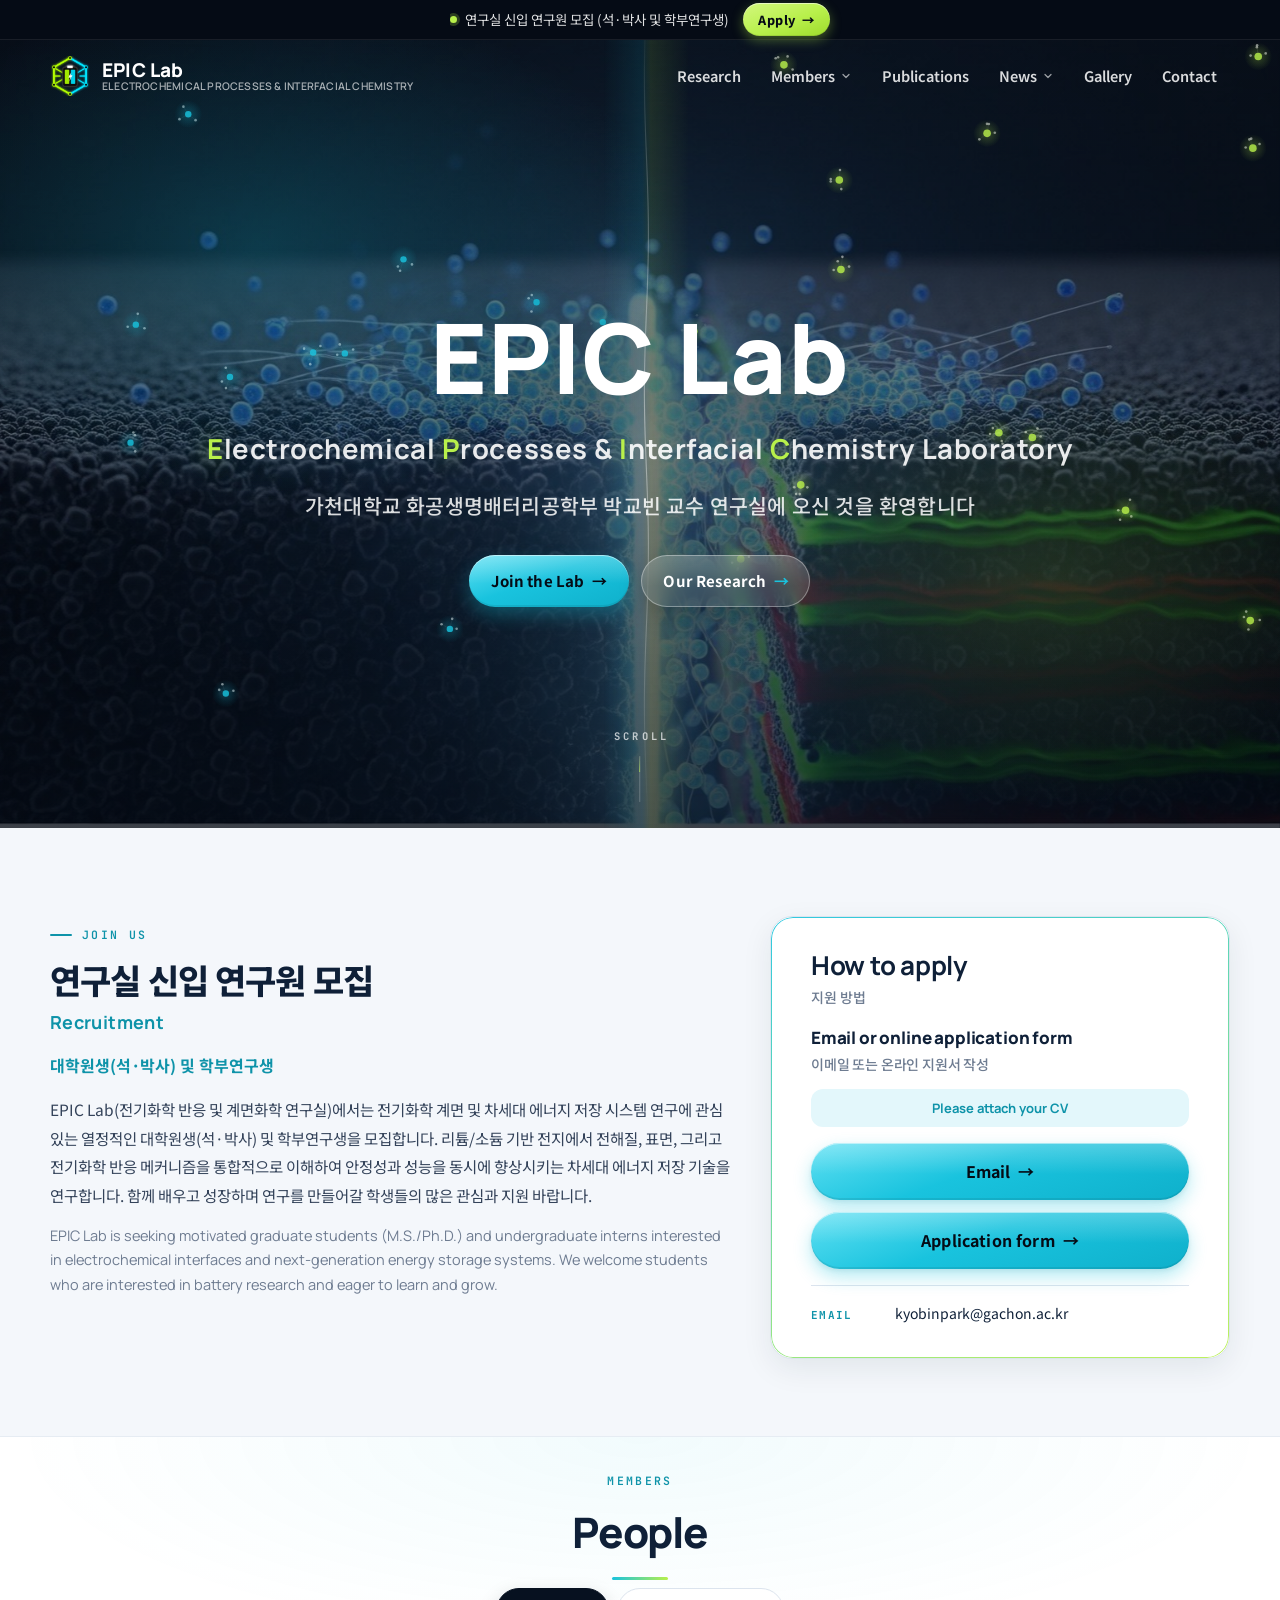
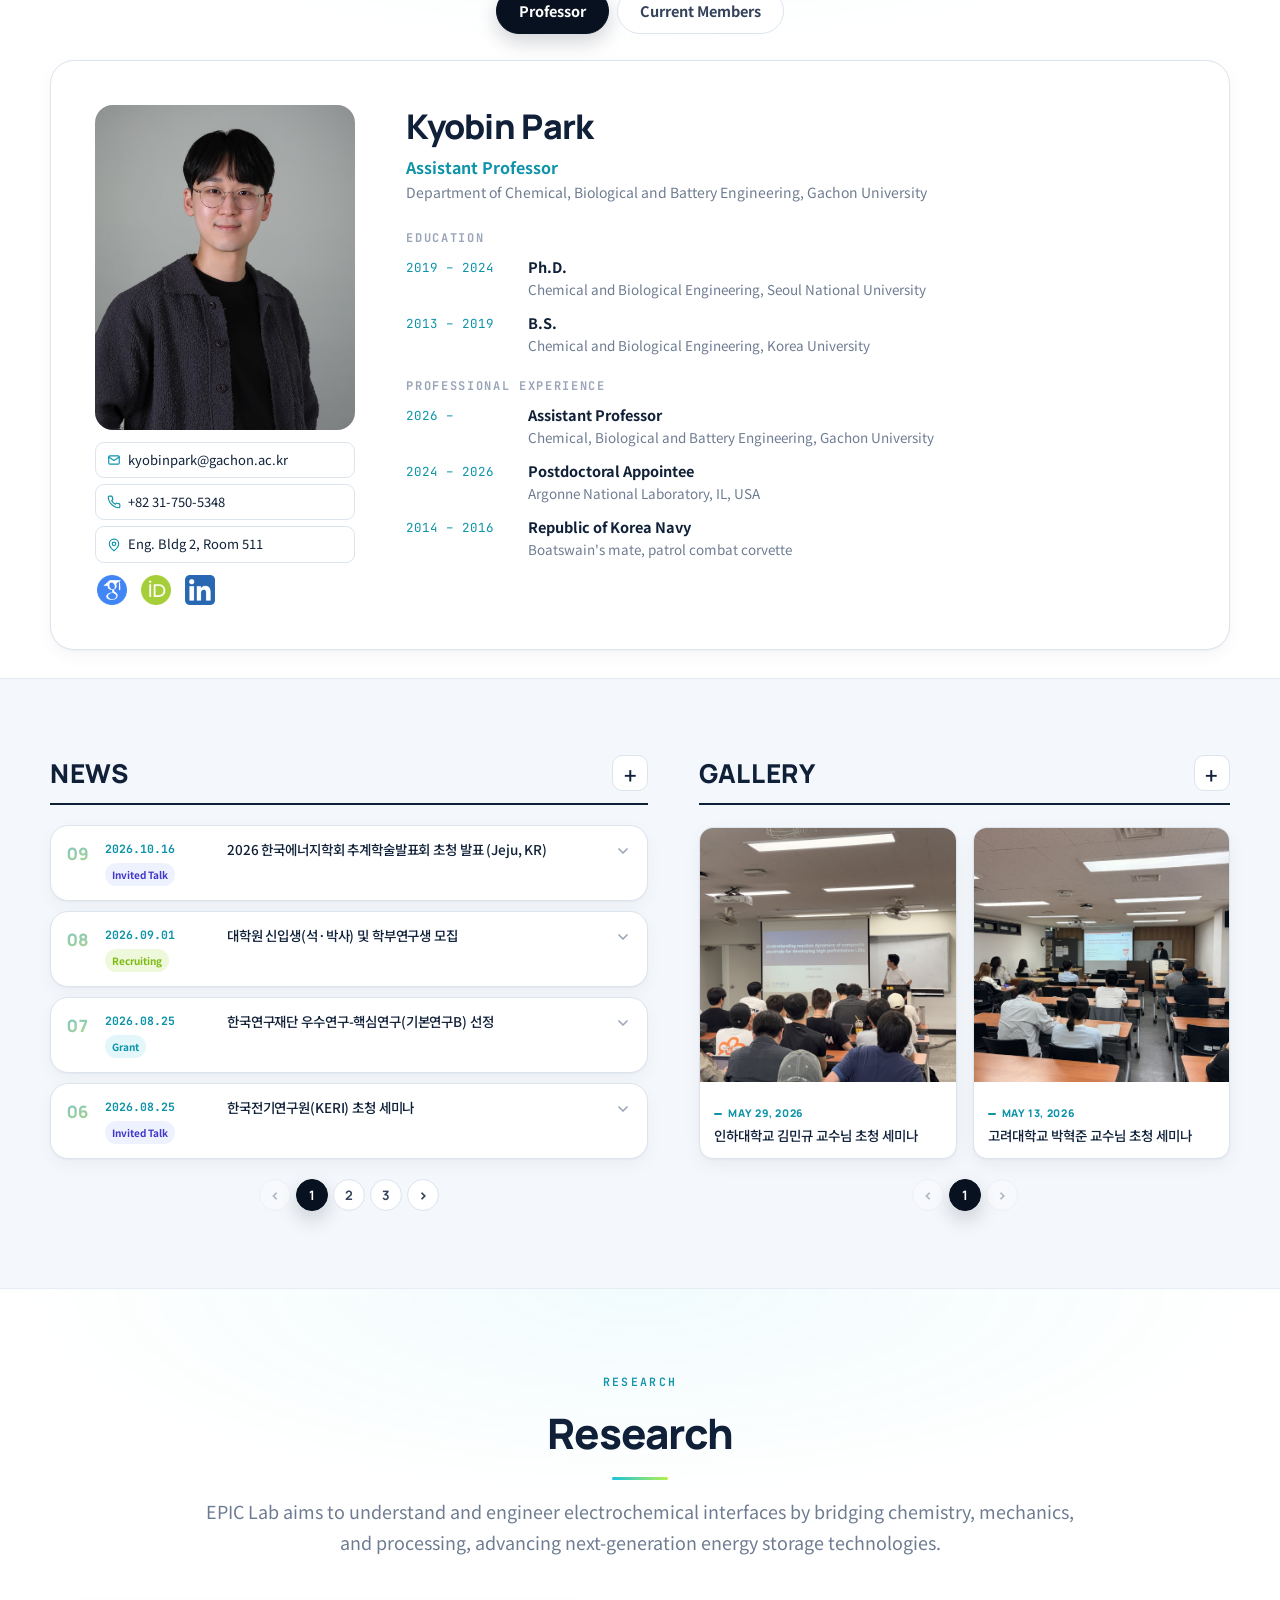
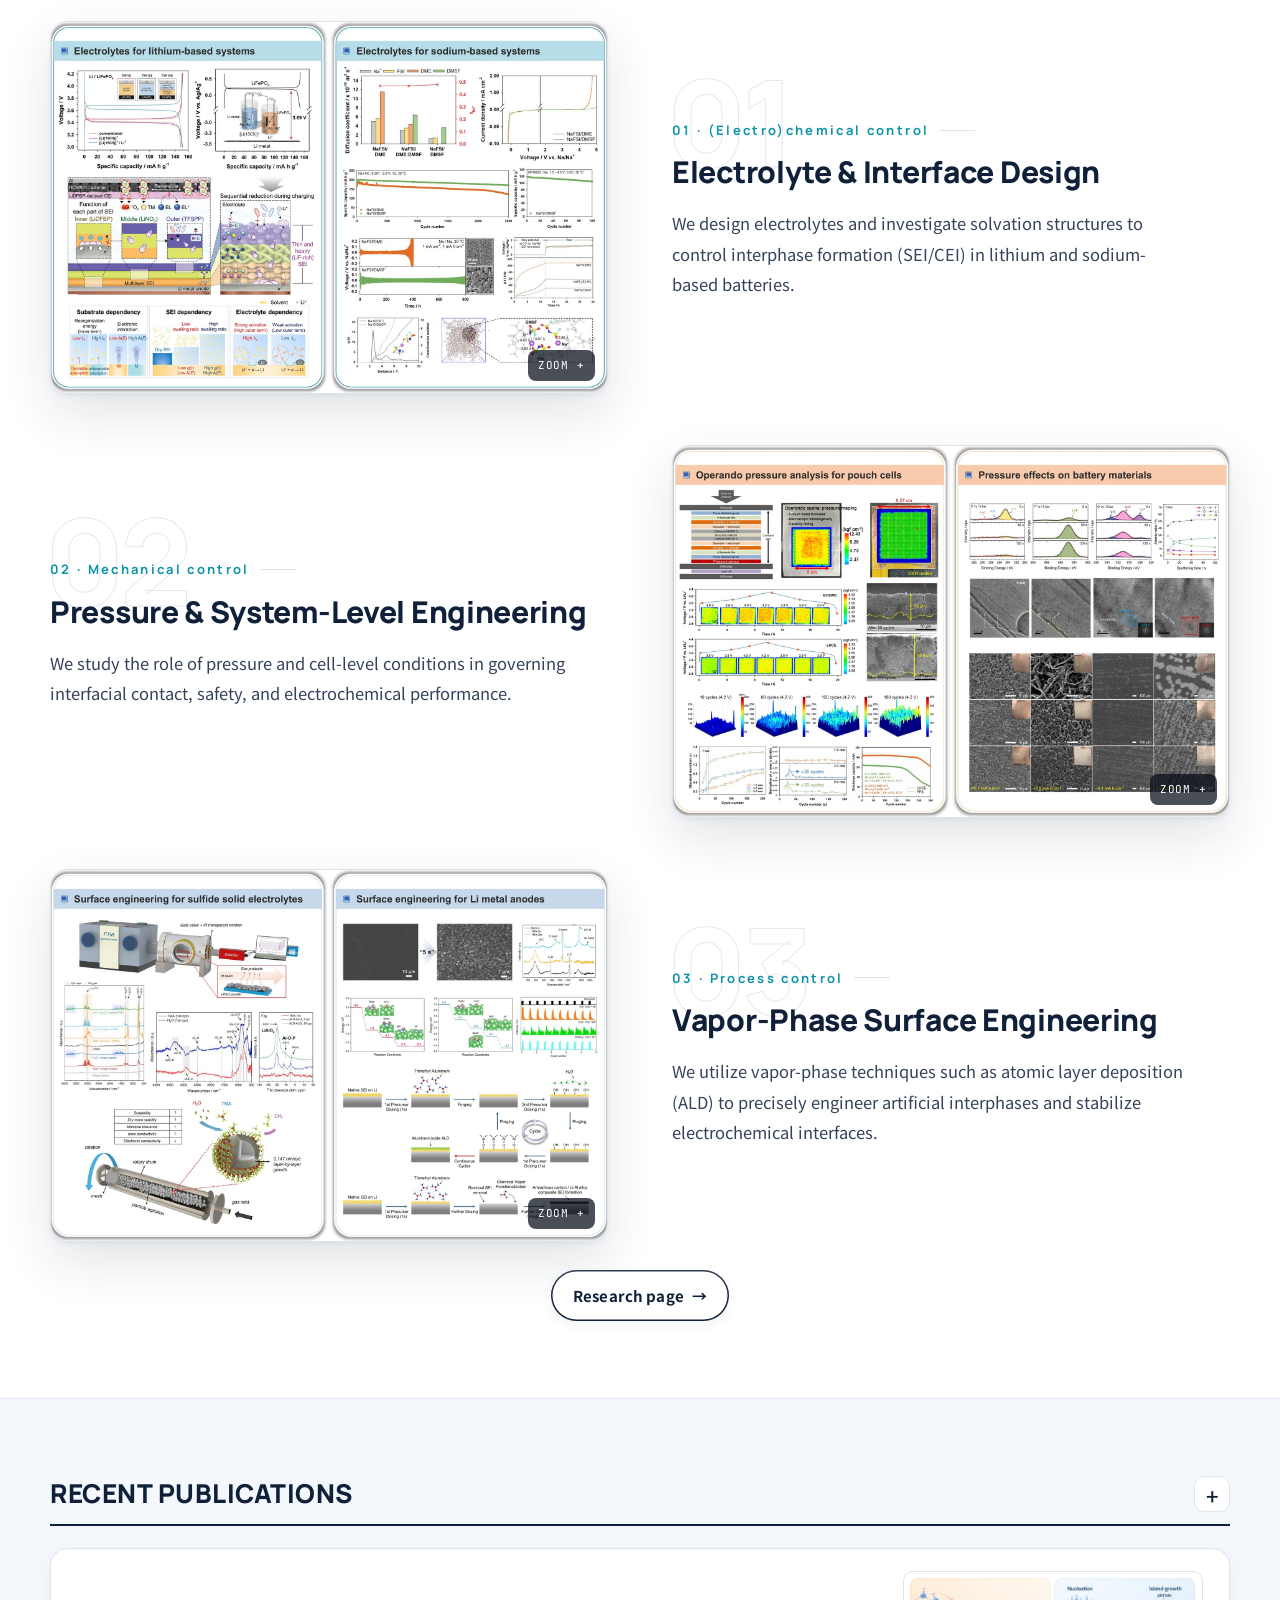
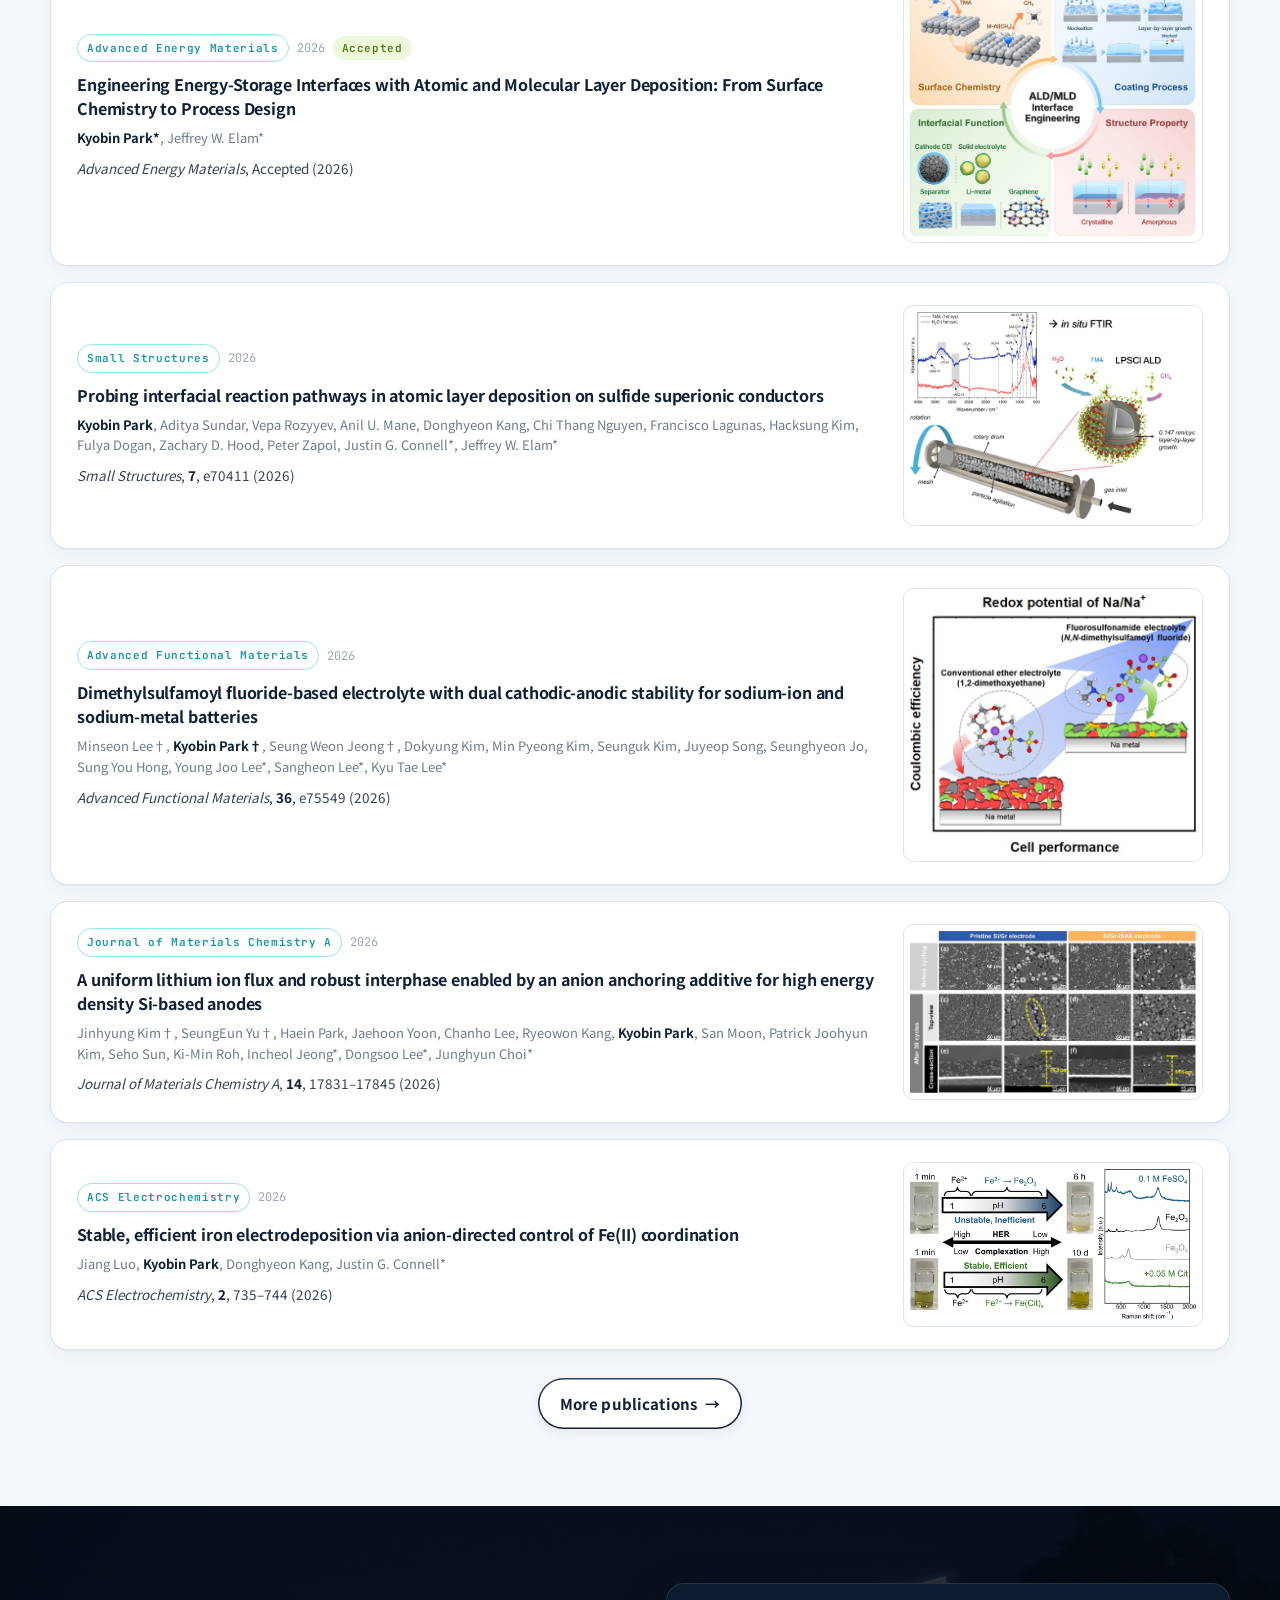
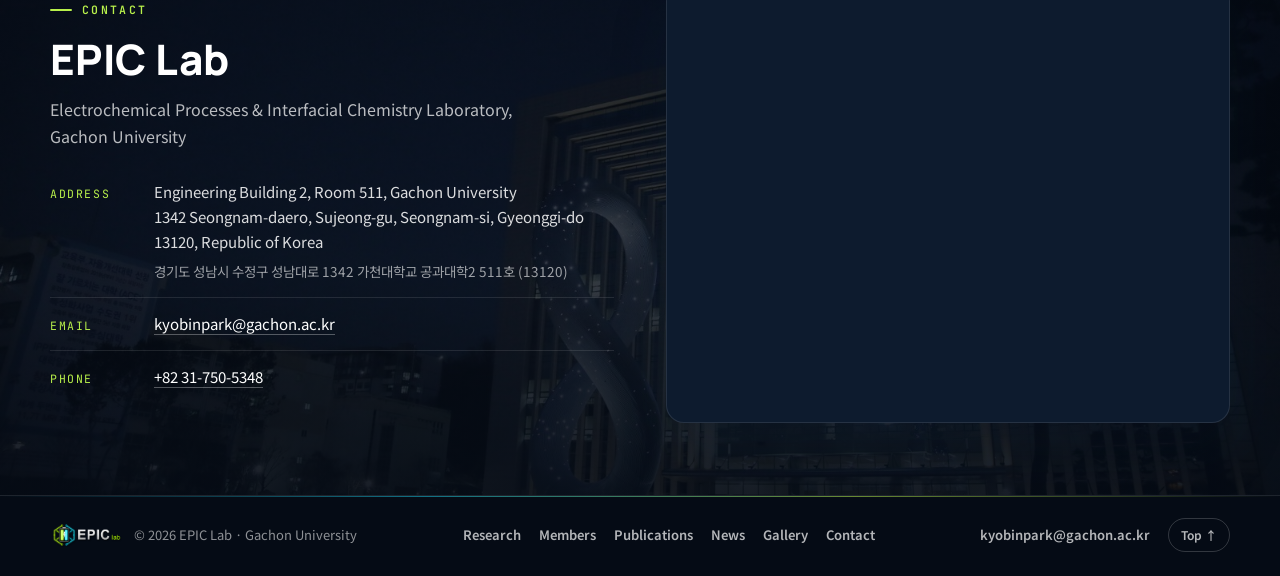
==== commit 1a668257: "v66: css cache bump" ====
--- a/index.html
+++ b/index.html
@@ -19,7 +19,7 @@
 <link rel="preconnect" href="https://fonts.googleapis.com">
 <link rel="preconnect" href="https://fonts.gstatic.com" crossorigin>
 <link rel="stylesheet" href="https://fonts.googleapis.com/css2?family=Manrope:wght@500;600;700;800&family=Noto+Sans+KR:wght@400;500;700;800&family=JetBrains+Mono:wght@500;600;700&display=swap">
-<link rel="stylesheet" href="assets/css/style.css?v=65">
+<link rel="stylesheet" href="assets/css/style.css?v=66">
 <script type="application/ld+json">
 {
   "@context": "https://schema.org",
--- a/assets/css/style.css
+++ b/assets/css/style.css
@@ -4806,3 +4806,9 @@
   background: #eef8da;
   color: #4d7c0f;
 }
+
+/* Publication titles: fill the line width instead of balancing into equal halves */
+.pub-card h4,
+.pub-row h3 {
+  text-wrap: pretty;
+}
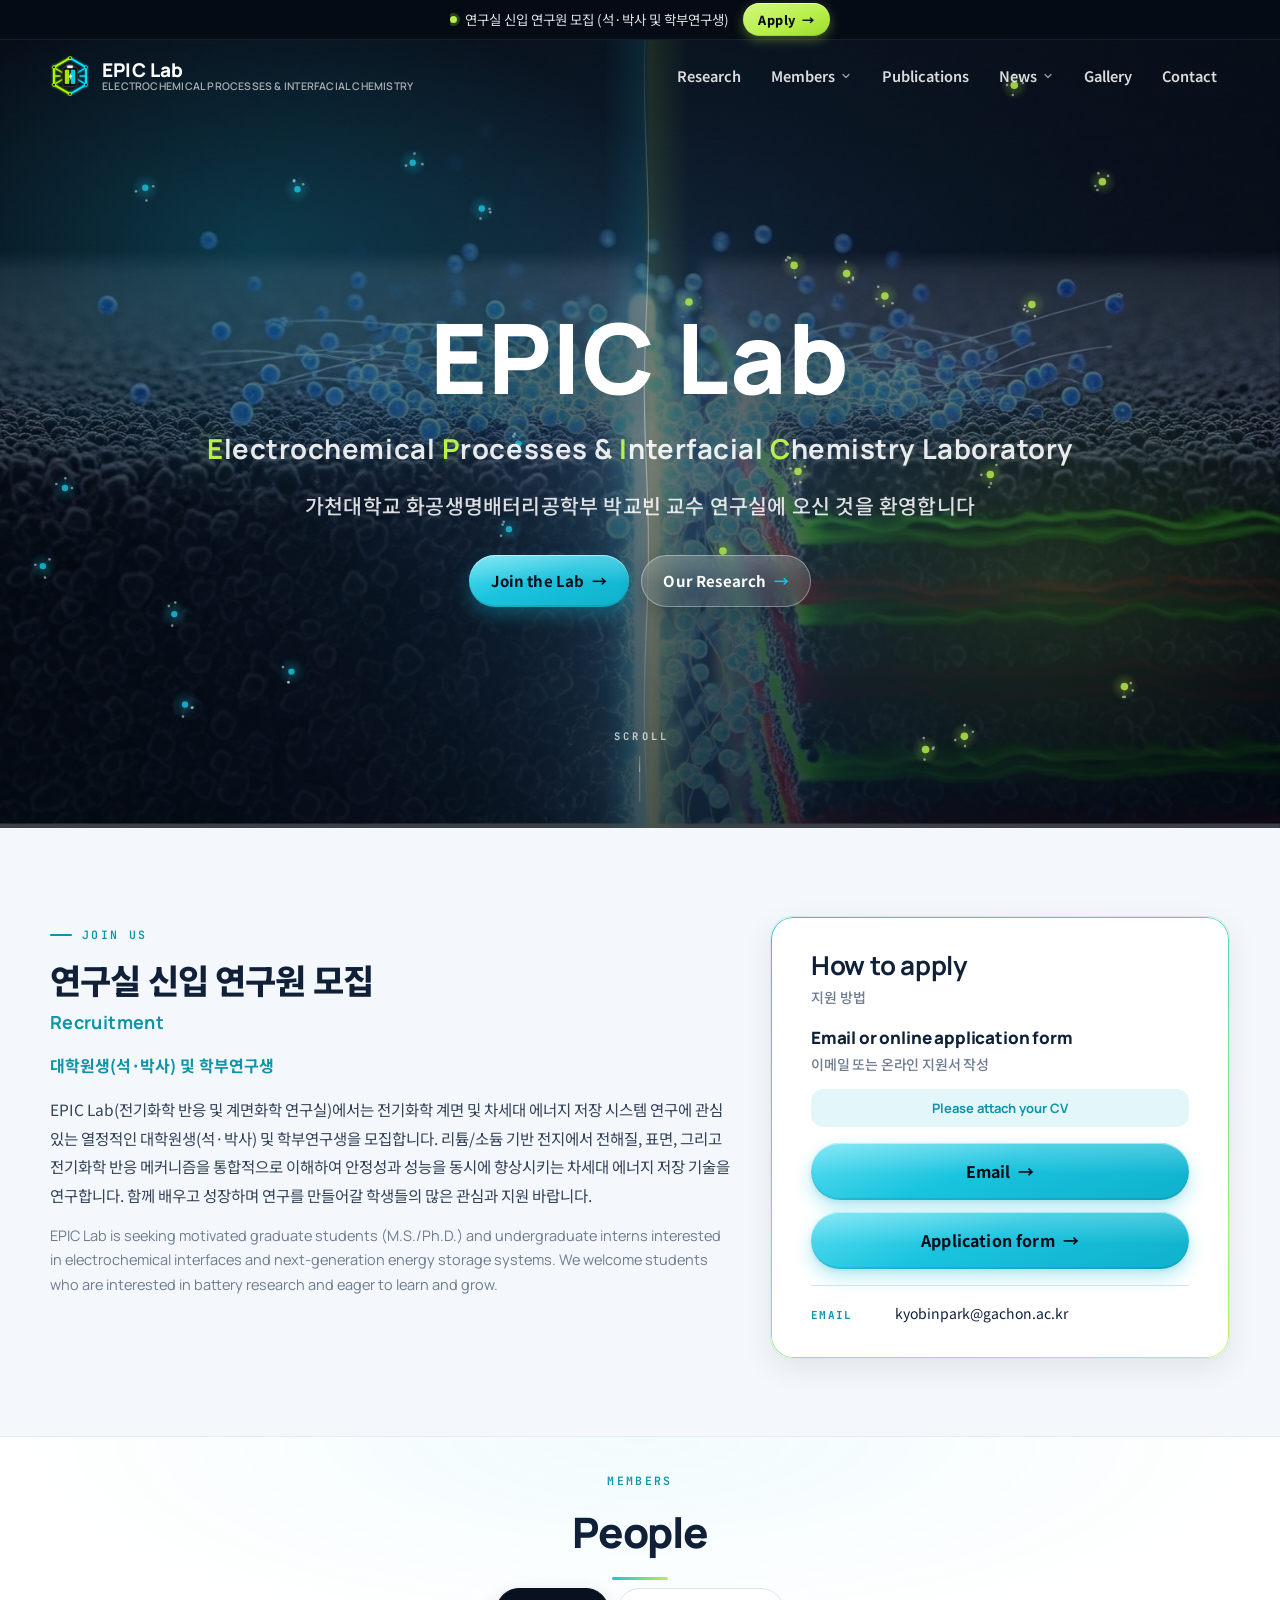
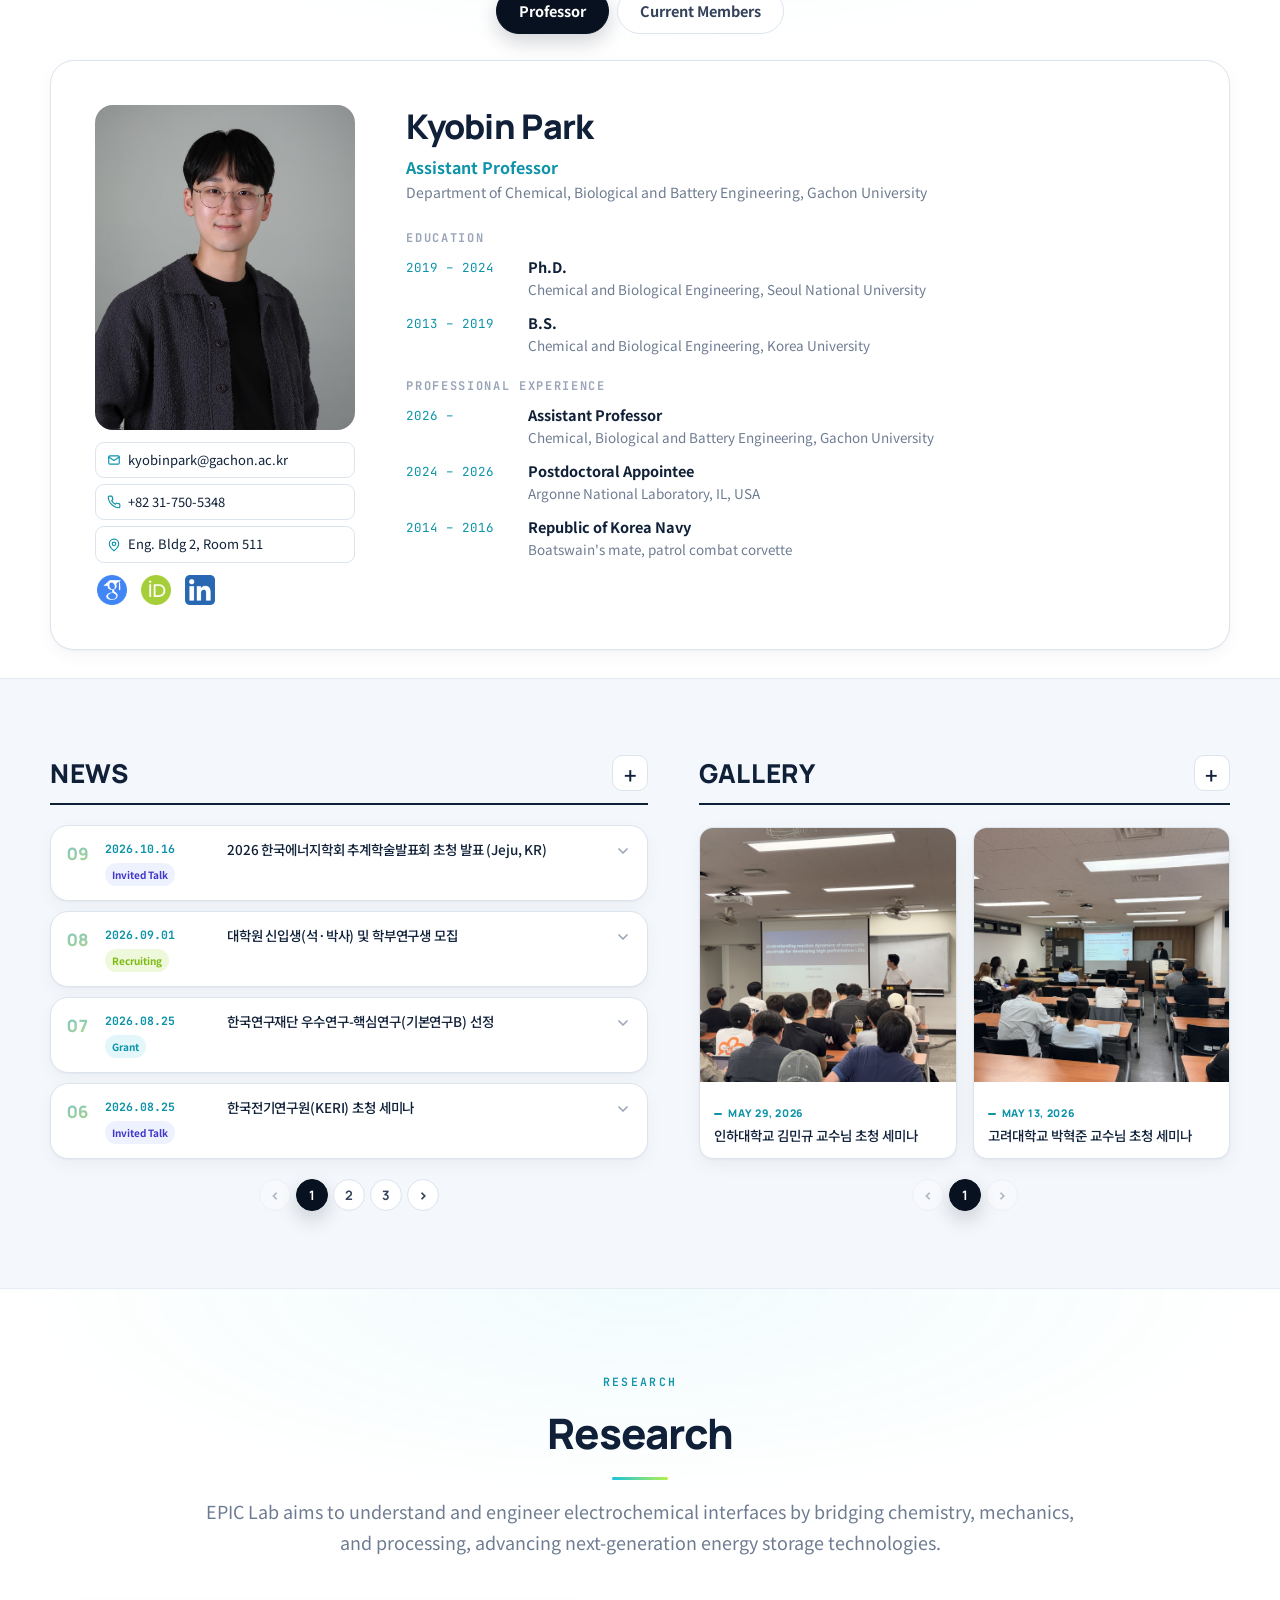
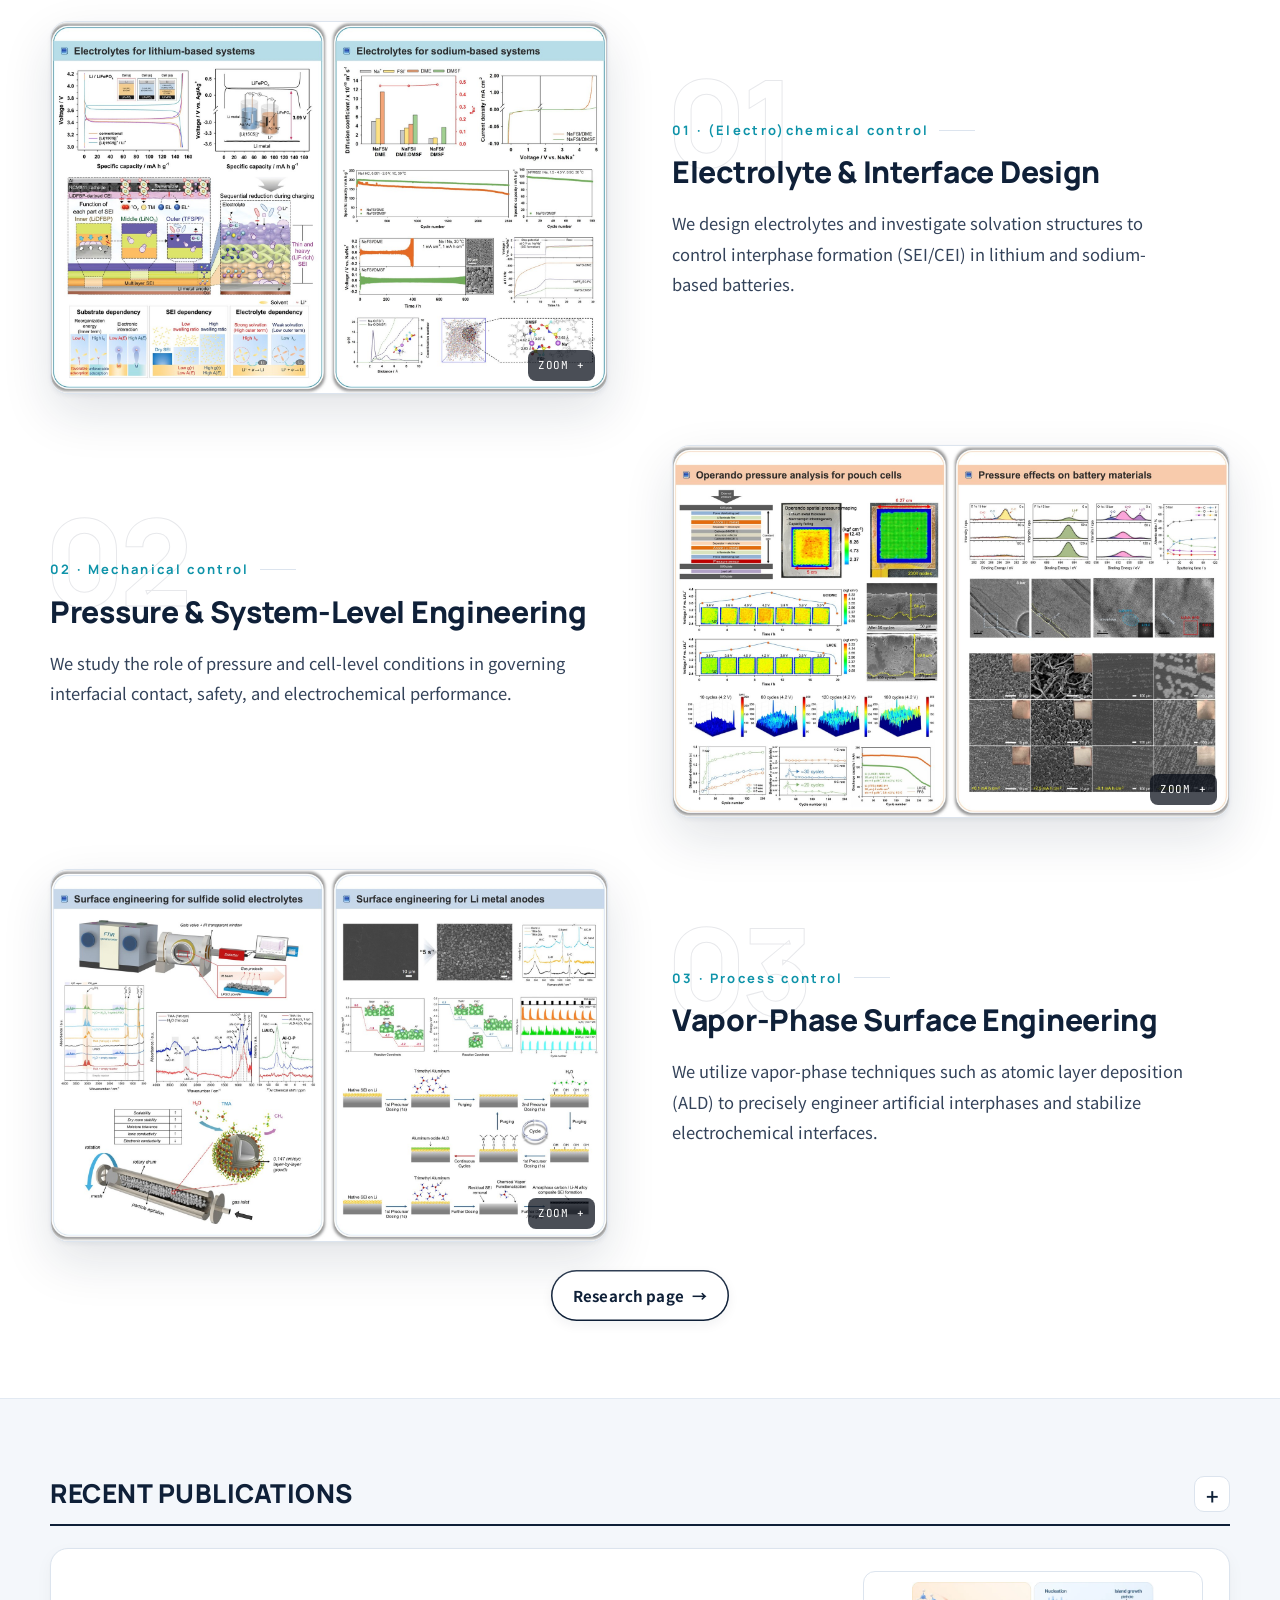
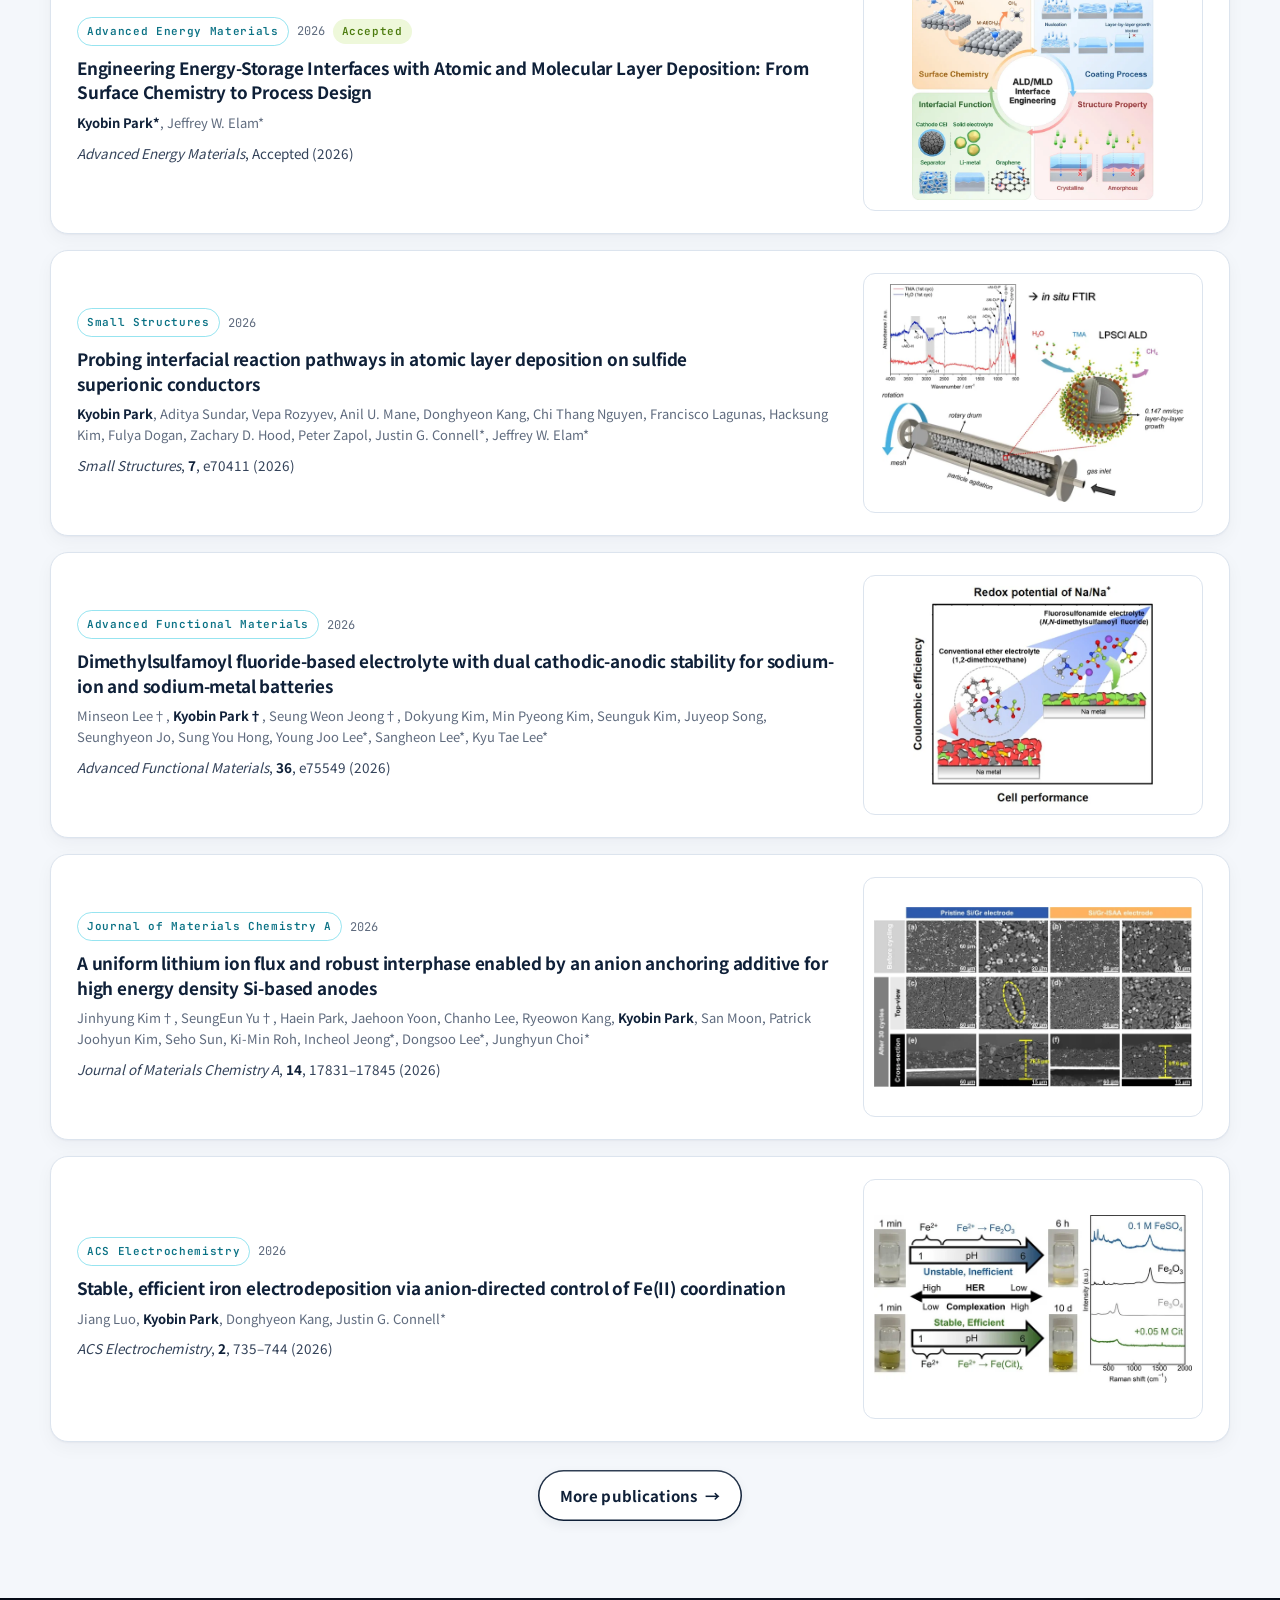
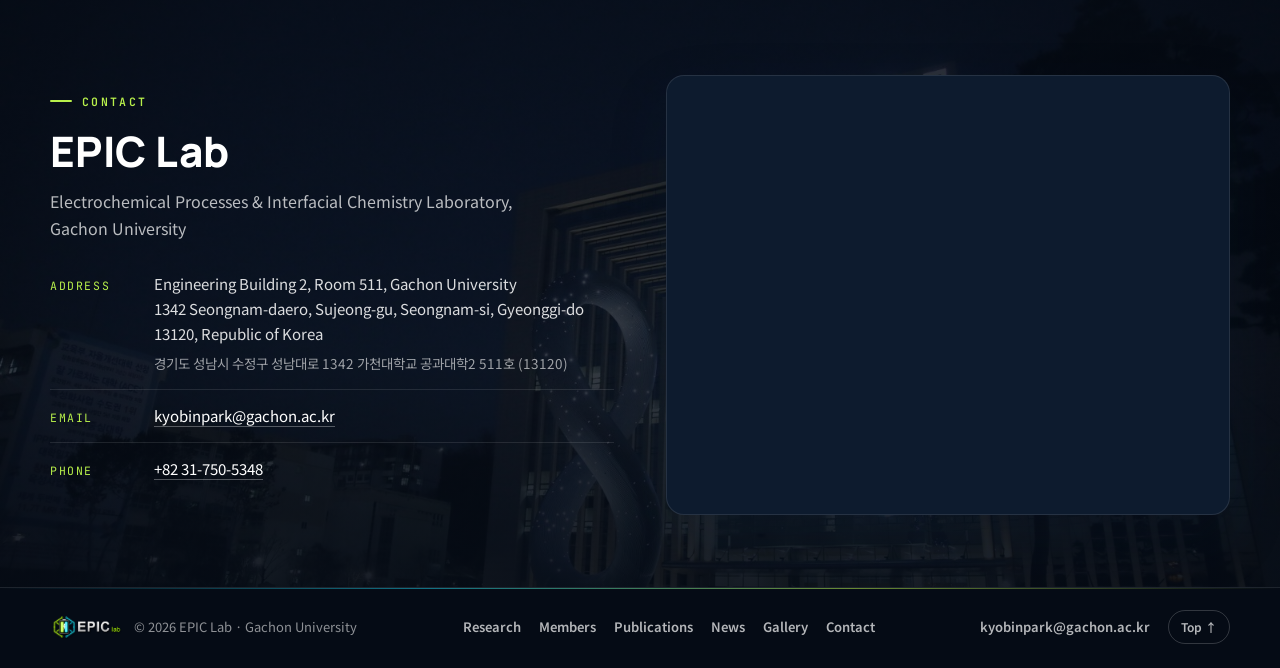
==== commit 4f68a276: "v67: unify cache version across all pages" ====
--- a/index.html
+++ b/index.html
@@ -19,7 +19,7 @@
 <link rel="preconnect" href="https://fonts.googleapis.com">
 <link rel="preconnect" href="https://fonts.gstatic.com" crossorigin>
 <link rel="stylesheet" href="https://fonts.googleapis.com/css2?family=Manrope:wght@500;600;700;800&family=Noto+Sans+KR:wght@400;500;700;800&family=JetBrains+Mono:wght@500;600;700&display=swap">
-<link rel="stylesheet" href="assets/css/style.css?v=66">
+<link rel="stylesheet" href="assets/css/style.css?v=67">
 <script type="application/ld+json">
 {
   "@context": "https://schema.org",
@@ -363,10 +363,10 @@
 <button class="to-top" aria-label="Back to top"><svg width="20" height="20" viewBox="0 0 24 24" fill="none" stroke="currentColor" stroke-width="2.5" stroke-linecap="round" stroke-linejoin="round"><path d="m18 15-6-6-6 6"/></svg></button>
 <div class="lightbox" role="dialog" aria-modal="true" aria-label="Enlarged image"><button class="close" aria-label="Close">×</button><img src="" alt=""><div class="cap"></div></div>
 
-<script src="data/publications.js?v=65"></script>
-<script src="data/news.js?v=63"></script>
-<script src="data/gallery.js?v=62"></script>
-<script src="data/members.js?v=62"></script>
-<script src="assets/js/main.js?v=65"></script>
+<script src="data/publications.js?v=67"></script>
+<script src="data/news.js?v=67"></script>
+<script src="data/gallery.js?v=67"></script>
+<script src="data/members.js?v=67"></script>
+<script src="assets/js/main.js?v=67"></script>
 </body>
 </html>
--- a/assets/css/style.css
+++ b/assets/css/style.css
@@ -3553,7 +3553,7 @@
   gap: 16px;
 }
 #pub-recent .pub-card {
-  grid-template-columns: minmax(0, 1fr) 300px;
+  grid-template-columns: minmax(0, 1fr) 340px;
   gap: 28px;
   align-items: center;
   padding: 22px 26px;
@@ -4812,3 +4812,205 @@
 .pub-row h3 {
   text-wrap: pretty;
 }
+
+/* =====================================================================
+   v67 — Publications (home "Recent Publications" + publications.html)
+   Layout: text on the left, figure on the right (as before). Every figure
+           sits in the same fixed 340 × 240 frame, so every card has the
+           same height on both pages.
+   Motion (5 kinds, each ≤ 0.6 s, all off for prefers-reduced-motion):
+     1) scroll reveal of home cards                       0.5 s
+     2) card hover: lift + cyan→lime edge glow + figure zoom   0.3–0.4 s
+     3) button / link hover: lift + gloss sweep + arrow    0.2 s / 0.55 s
+     4) year-filter list fade                             0.25 s
+     5) figure lightbox open                              0.35 s
+   ===================================================================== */
+.pub-card,
+.pub-row {
+  display: grid;
+  align-items: start;
+  column-gap: 28px;
+  row-gap: 12px;
+}
+.pub-card,
+#pub-recent .pub-card {
+  align-items: center;
+  grid-template-columns: minmax(0, 1fr) 340px;
+  grid-template-areas: none;
+  padding: 22px 26px;
+}
+.pub-row {
+  align-items: center;
+  grid-template-columns: 44px minmax(0, 1fr) 340px;
+  grid-template-areas: none;
+  padding: 22px 26px 22px 20px;
+}
+.pub-text { min-width: 0; }
+.pub-head-row { min-width: 0; }
+.pub-body { margin-top: 8px; min-width: 0; }
+
+/* figure frame: identical size for every paper */
+.pub-card .thumb,
+.pub-row .thumb {
+  order: 0;
+  position: relative;
+  display: block;
+  width: 100%;
+  max-width: none;
+  aspect-ratio: 17 / 12;
+  padding: 0;
+  background: #fff;
+  border: 1px solid var(--line);
+  border-radius: 12px;
+  overflow: hidden;
+}
+.pub-row .thumb a { position: absolute; inset: 0; display: block; }
+.pub-card .thumb img,
+.pub-row .thumb img {
+  position: absolute;
+  inset: 10px;
+  width: calc(100% - 20px);
+  height: calc(100% - 20px);
+  object-fit: contain;
+  padding: 0;
+}
+.pub-card .thumb .nofig,
+.pub-row .thumb .nofig { position: absolute; inset: 0; display: grid; place-items: center; }
+
+.pub-title,
+#pub-recent .pub-card .pub-title {
+  margin-top: 10px;
+  font-size: 17px;
+  line-height: 1.45;
+  font-weight: 700;
+  text-wrap: pretty;
+}
+.pub-title a { color: inherit; }
+.pub-body .authors { margin-top: 0; }
+
+/* readable small text (≥ 4.5:1) */
+#pub-count,
+.pub-legend,
+.pub-card .year,
+.pub-row .year,
+.pub-card .authors,
+.pub-row .authors { color: #5f6b7e; }
+.pub-card .journal,
+.pub-row .journal,
+.pub-row .link { color: #0b7285; }
+.pub-row .idx {
+  background: none;
+  -webkit-background-clip: border-box;
+  background-clip: border-box;
+  color: #6e7c91;
+  opacity: 1;
+}
+.year-divider { margin: 26px 0 4px; }
+
+/* no layout jump while the list is filled in by script */
+#pub-list:empty { min-height: 100vh; }
+#pub-recent:empty { min-height: 60vh; }
+
+/* ---- 2) card hover: lift + edge glow + figure zoom ---- */
+.pub-card,
+.pub-row { transition: transform 0.3s var(--ease), box-shadow 0.3s var(--ease); }
+.pub-card::before,
+.pub-row::before { display: block; transition: opacity 0.3s var(--ease); }
+.pub-card:hover,
+.pub-row:hover { transform: translateY(-3px); }
+.pub-card:hover::before,
+.pub-row:hover::before { opacity: 1; }
+.pub-card .thumb img,
+.pub-row .thumb img { transition: transform 0.4s var(--ease); }
+.pub-card:hover .thumb img,
+.pub-row:hover .thumb img { transform: scale(1.04); }
+
+/* ---- 1) scroll reveal ---- */
+#publications .reveal,
+.pub-card.reveal {
+  transition: opacity 0.4s var(--ease), transform 0.5s cubic-bezier(0.2, 0.8, 0.2, 1);
+  transition-delay: 0s;
+}
+#publications .pub-card.reveal.in:hover { transform: translateY(-3px); }
+
+/* ---- 3) buttons & links: lift + gloss sweep ---- */
+@keyframes pubShine {
+  from { left: -60%; opacity: 0; }
+  20% { opacity: 1; }
+  to { left: 130%; opacity: 0; }
+}
+#publications .btn {
+  transition: transform 0.2s var(--ease), box-shadow 0.2s var(--ease), background-color 0.2s var(--ease), color 0.2s var(--ease);
+}
+#publications .btn:hover { transform: translateY(-2px); box-shadow: 0 10px 24px rgba(15, 32, 56, 0.14); }
+#publications .btn:hover::after { animation: pubShine 0.55s var(--ease) forwards; }
+.pub-row .link,
+.filter-btn {
+  position: relative;
+  overflow: hidden;
+  isolation: isolate;
+  transition: transform 0.2s var(--ease), background-color 0.2s var(--ease), color 0.2s var(--ease), border-color 0.2s var(--ease), box-shadow 0.2s var(--ease);
+}
+.pub-row .link::after,
+.filter-btn::after {
+  content: "";
+  position: absolute;
+  top: -40%;
+  bottom: -40%;
+  left: -60%;
+  width: 40%;
+  transform: skewX(-22deg);
+  background: linear-gradient(90deg, rgba(255, 255, 255, 0), rgba(255, 255, 255, 0.6), rgba(255, 255, 255, 0));
+  opacity: 0;
+  pointer-events: none;
+}
+.pub-row .link:hover,
+.filter-btn:hover { transform: translateY(-1px); box-shadow: 0 6px 16px rgba(11, 114, 133, 0.16); }
+.pub-row .link:hover::after,
+.filter-btn:hover::after { animation: pubShine 0.55s var(--ease) forwards; }
+.pub-row .link svg { transition: transform 0.2s var(--ease); }
+.pub-row .link:hover svg { transform: translate(2px, -2px); }
+
+/* ---- 4) year-filter fade ---- */
+@keyframes pubListFade { from { opacity: 0.35; } to { opacity: 1; } }
+.pub-list.is-switching { animation: pubListFade 0.25s var(--ease); }
+
+/* ---- 5) lightbox ---- */
+.lightbox { transition: opacity 0.25s var(--ease); }
+.lightbox img { transition: transform 0.35s cubic-bezier(0.2, 0.9, 0.25, 1.1), opacity 0.25s var(--ease); }
+
+@media (prefers-reduced-motion: reduce) {
+  .pub-card:hover,
+  .pub-row:hover,
+  #publications .pub-card.reveal.in:hover,
+  #publications .btn:hover,
+  .pub-row .link:hover,
+  .filter-btn:hover,
+  .pub-card:hover .thumb img,
+  .pub-row:hover .thumb img,
+  .pub-row .link:hover svg { transform: none; }
+  #publications .btn:hover::after,
+  .pub-row .link:hover::after,
+  .filter-btn:hover::after,
+  .pub-list.is-switching { animation: none; }
+  .lightbox img { transform: none; }
+}
+@media print {
+  .js .reveal { opacity: 1 !important; transform: none !important; }
+}
+
+/* ---- narrow screens: one column, frame keeps the same shape ---- */
+@media (max-width: 900px) {
+  .pub-card,
+  #pub-recent .pub-card,
+  .pub-row {
+    grid-template-columns: minmax(0, 1fr);
+    padding: 18px;
+  }
+  .pub-row .idx { display: none; }
+  .pub-card .thumb,
+  .pub-row .thumb { max-width: 360px; }
+}
+
+/* top banner: keep "Apply" on one line on phones */
+.topbar-cta { white-space: nowrap; }
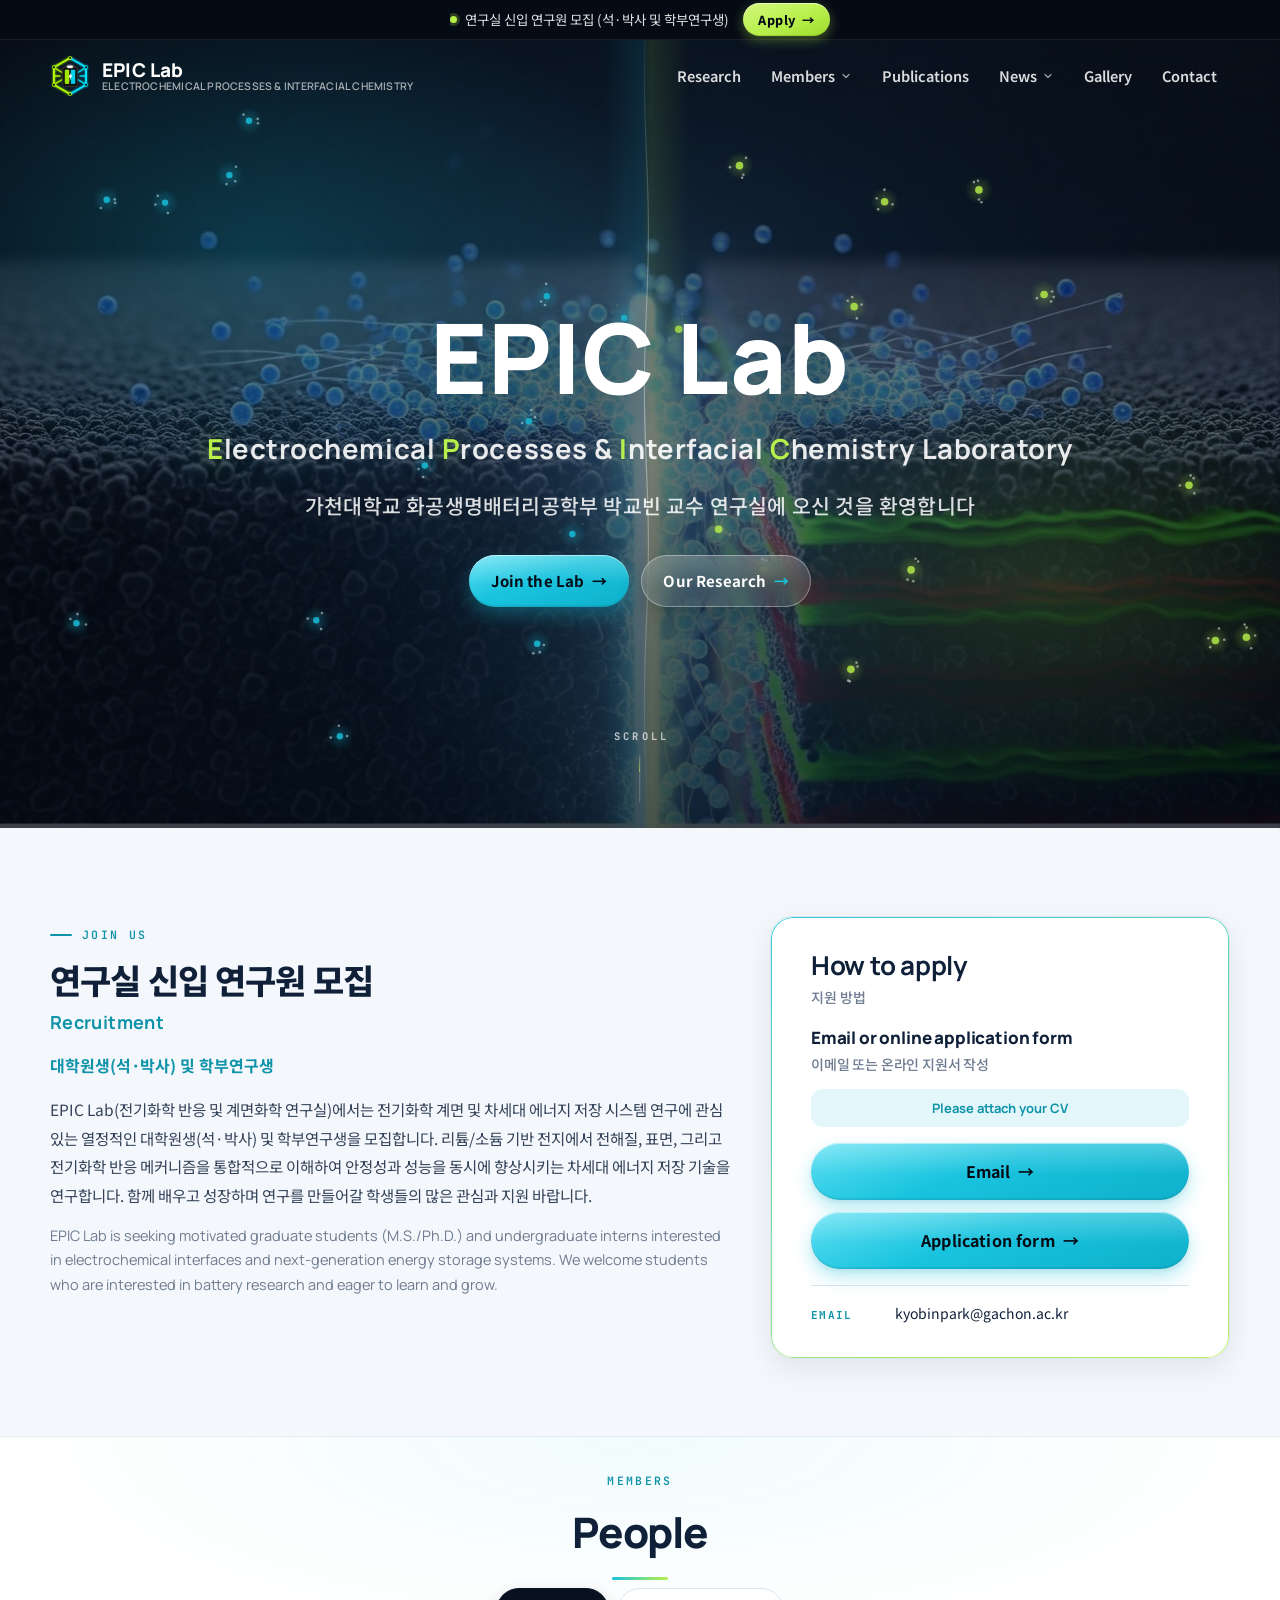
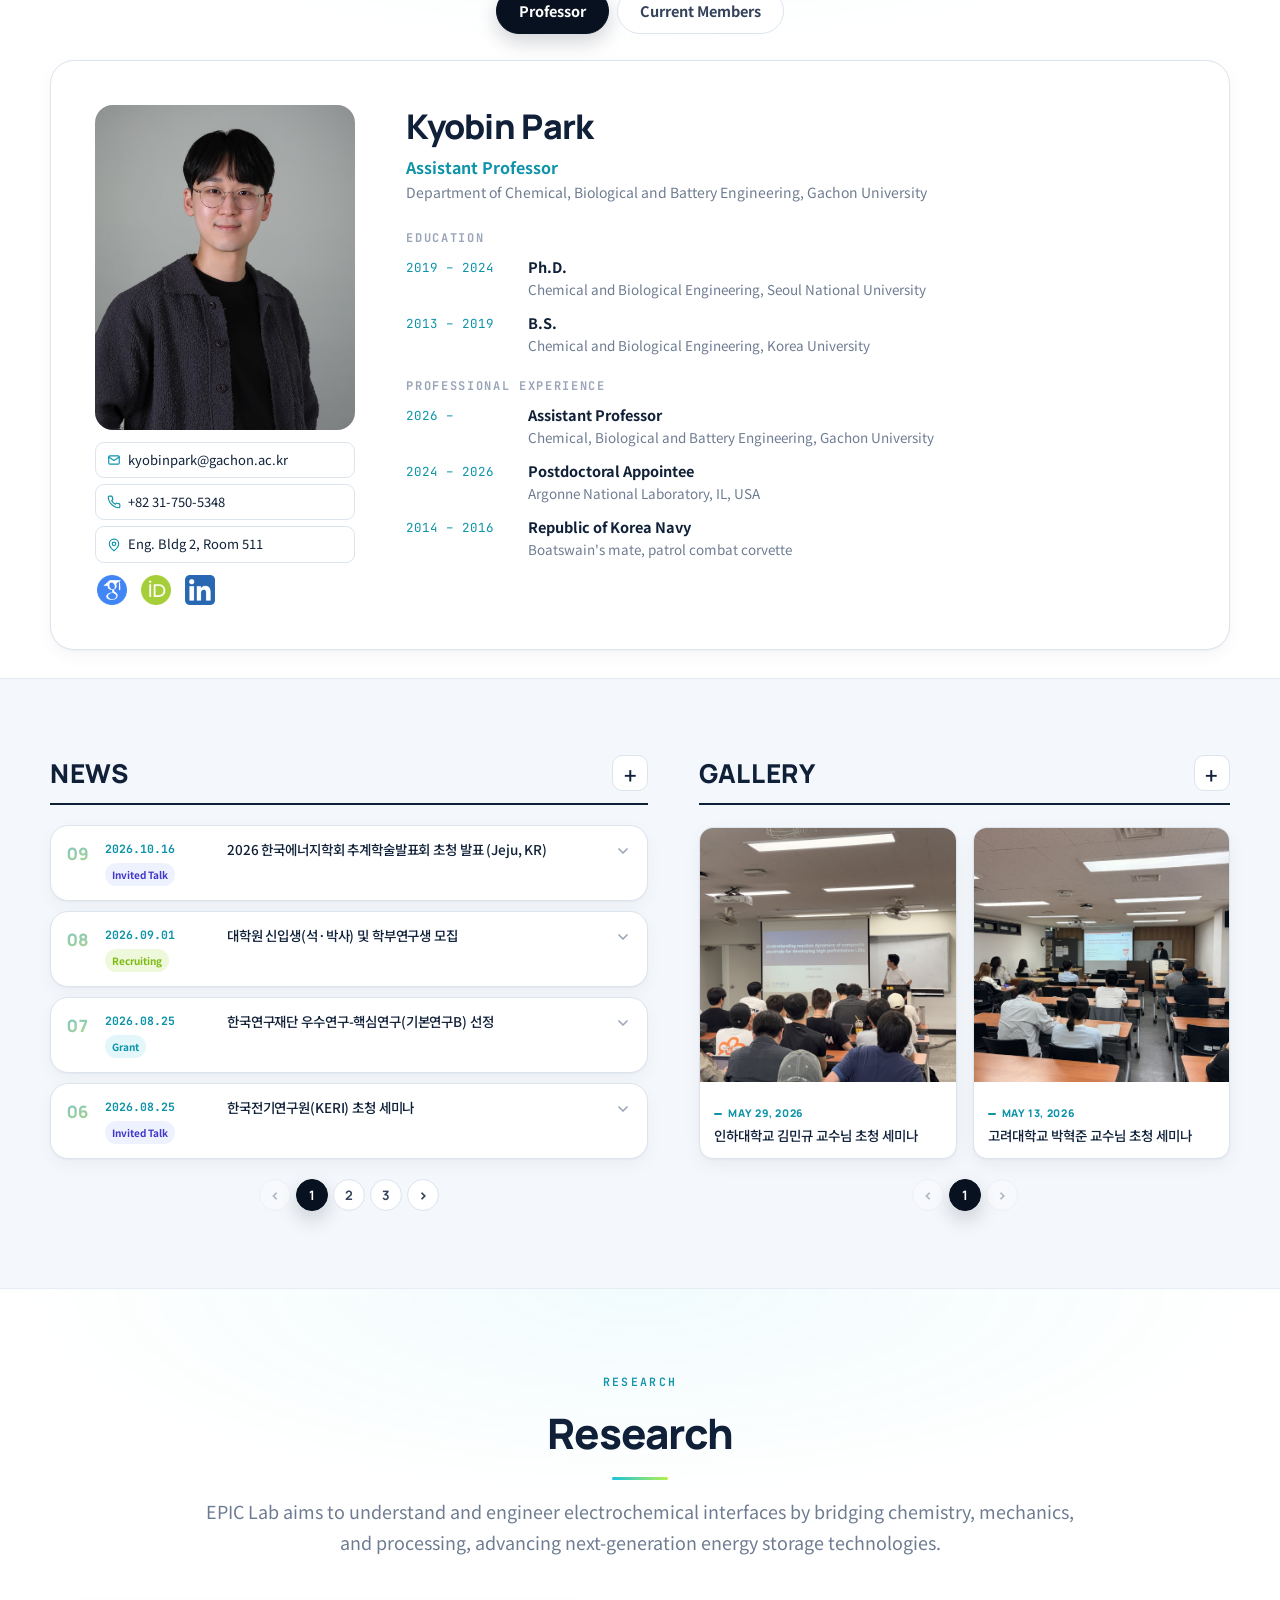
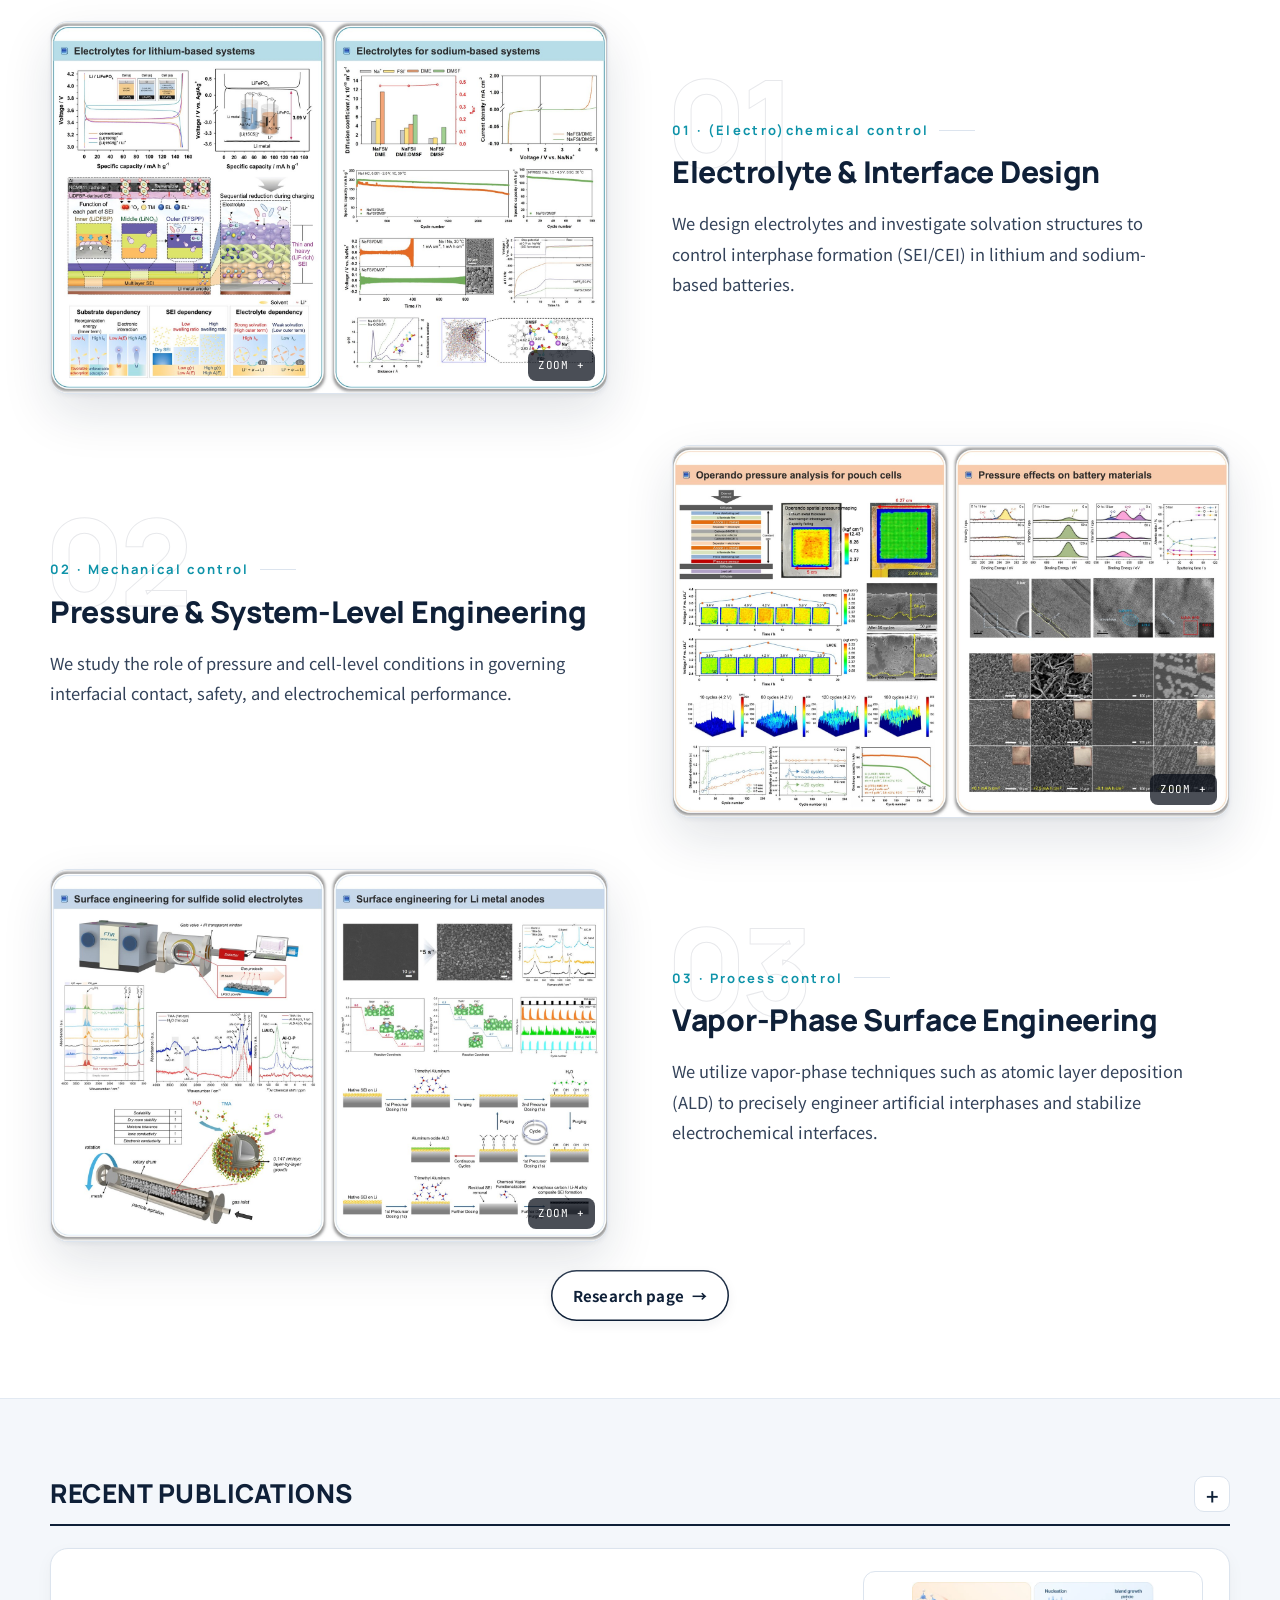
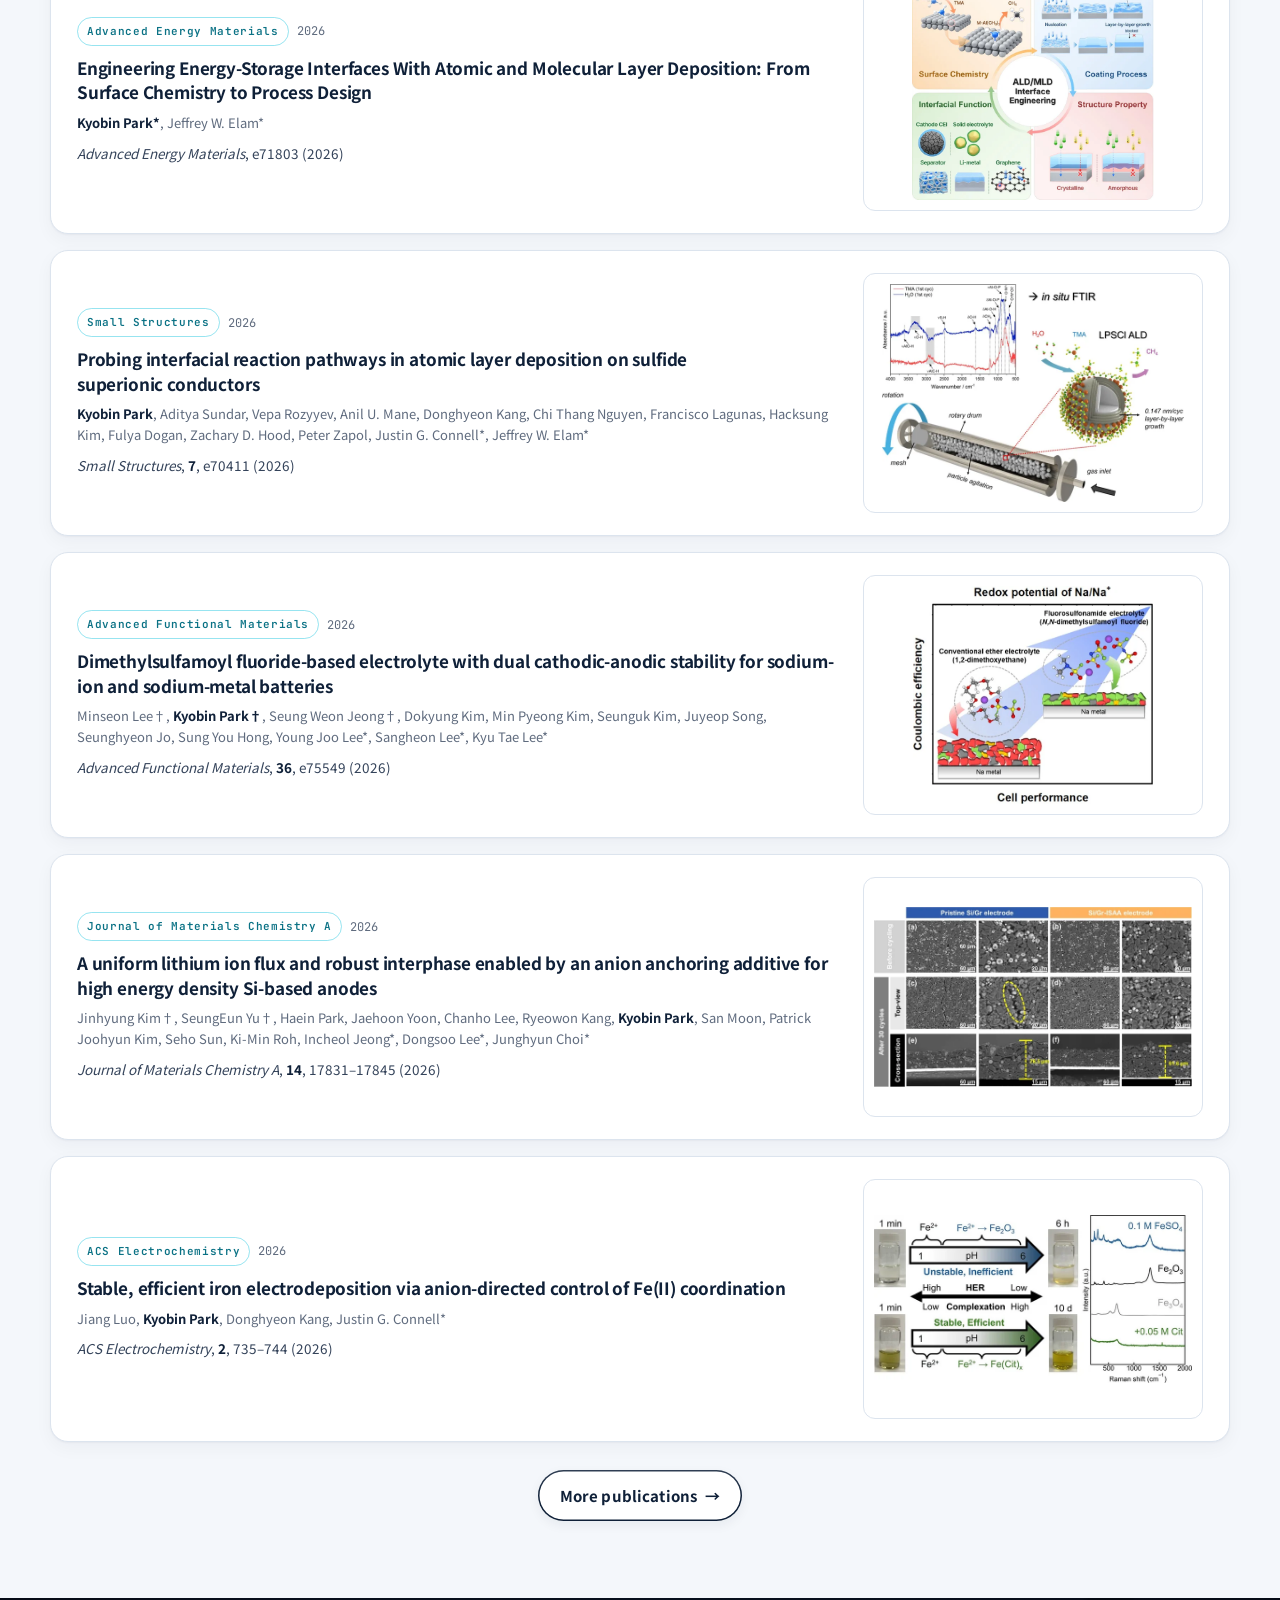
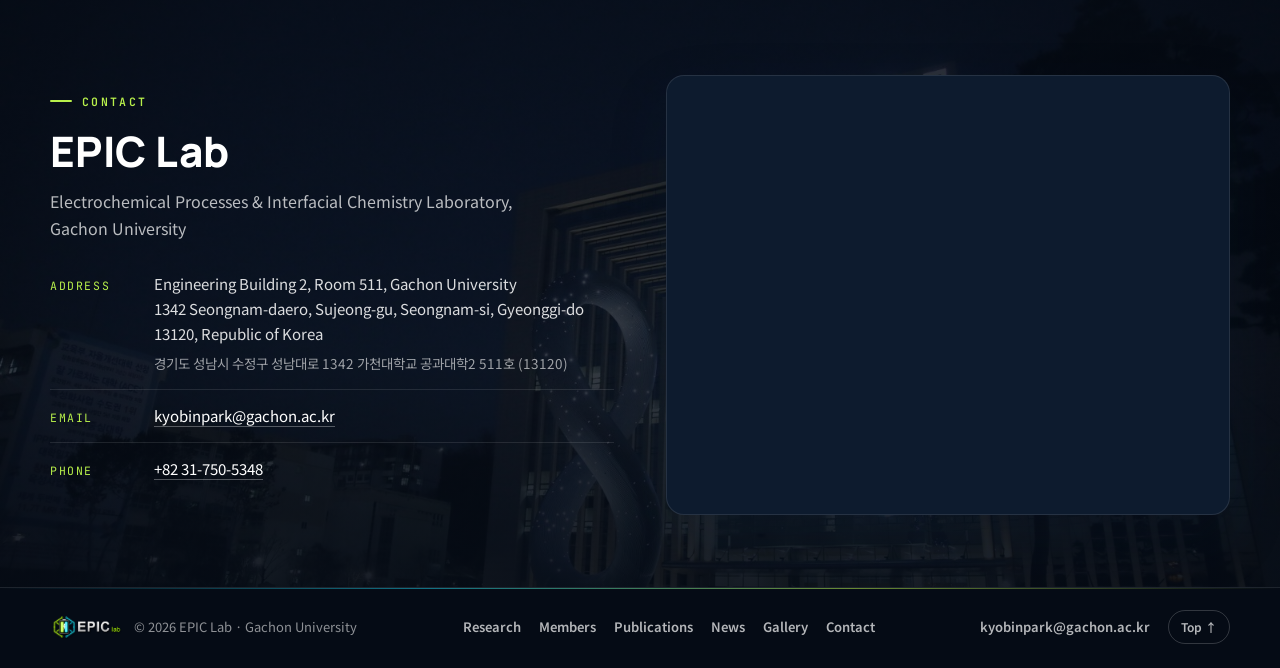
==== commit 0c257166: "v68: cache bump" ====
--- a/index.html
+++ b/index.html
@@ -19,7 +19,7 @@
 <link rel="preconnect" href="https://fonts.googleapis.com">
 <link rel="preconnect" href="https://fonts.gstatic.com" crossorigin>
 <link rel="stylesheet" href="https://fonts.googleapis.com/css2?family=Manrope:wght@500;600;700;800&family=Noto+Sans+KR:wght@400;500;700;800&family=JetBrains+Mono:wght@500;600;700&display=swap">
-<link rel="stylesheet" href="assets/css/style.css?v=67">
+<link rel="stylesheet" href="assets/css/style.css?v=68">
 <script type="application/ld+json">
 {
   "@context": "https://schema.org",
@@ -363,10 +363,10 @@
 <button class="to-top" aria-label="Back to top"><svg width="20" height="20" viewBox="0 0 24 24" fill="none" stroke="currentColor" stroke-width="2.5" stroke-linecap="round" stroke-linejoin="round"><path d="m18 15-6-6-6 6"/></svg></button>
 <div class="lightbox" role="dialog" aria-modal="true" aria-label="Enlarged image"><button class="close" aria-label="Close">×</button><img src="" alt=""><div class="cap"></div></div>
 
-<script src="data/publications.js?v=67"></script>
-<script src="data/news.js?v=67"></script>
-<script src="data/gallery.js?v=67"></script>
-<script src="data/members.js?v=67"></script>
-<script src="assets/js/main.js?v=67"></script>
+<script src="data/publications.js?v=68"></script>
+<script src="data/news.js?v=68"></script>
+<script src="data/gallery.js?v=68"></script>
+<script src="data/members.js?v=68"></script>
+<script src="assets/js/main.js?v=68"></script>
 </body>
 </html>
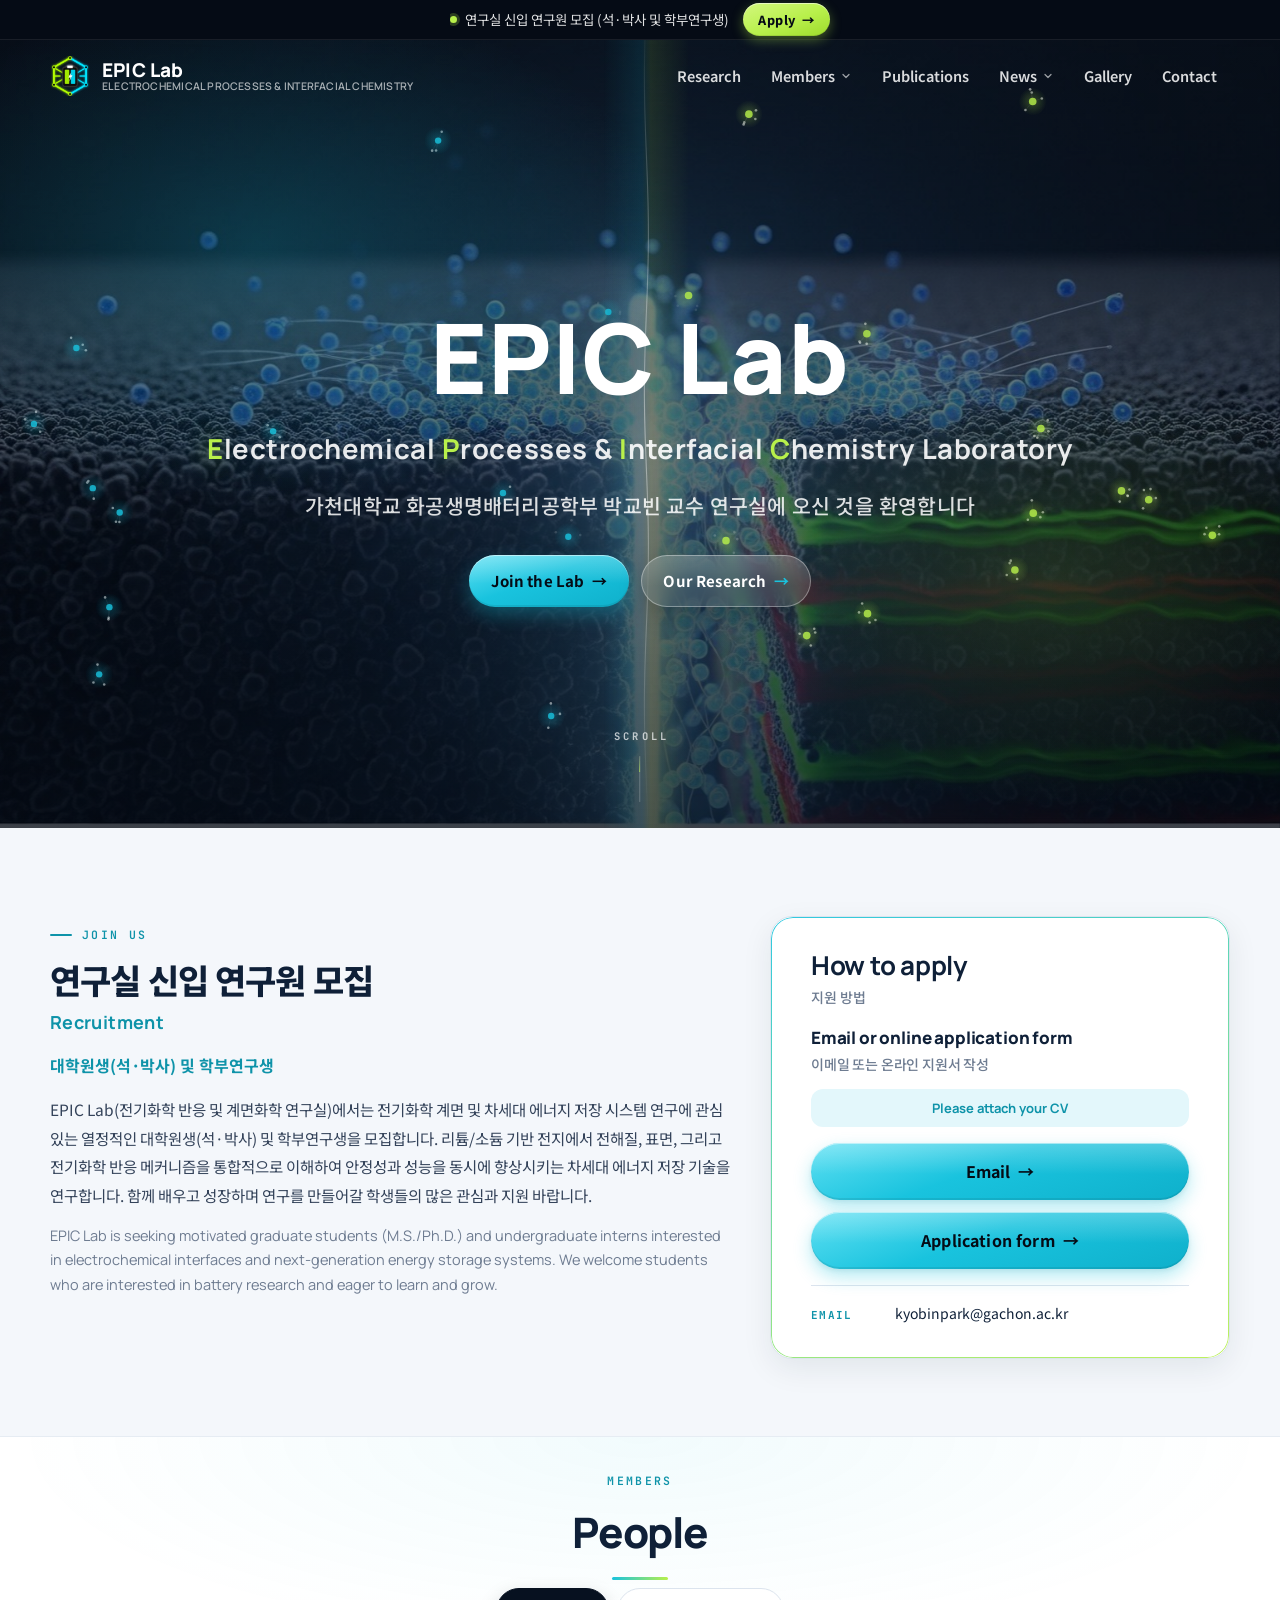
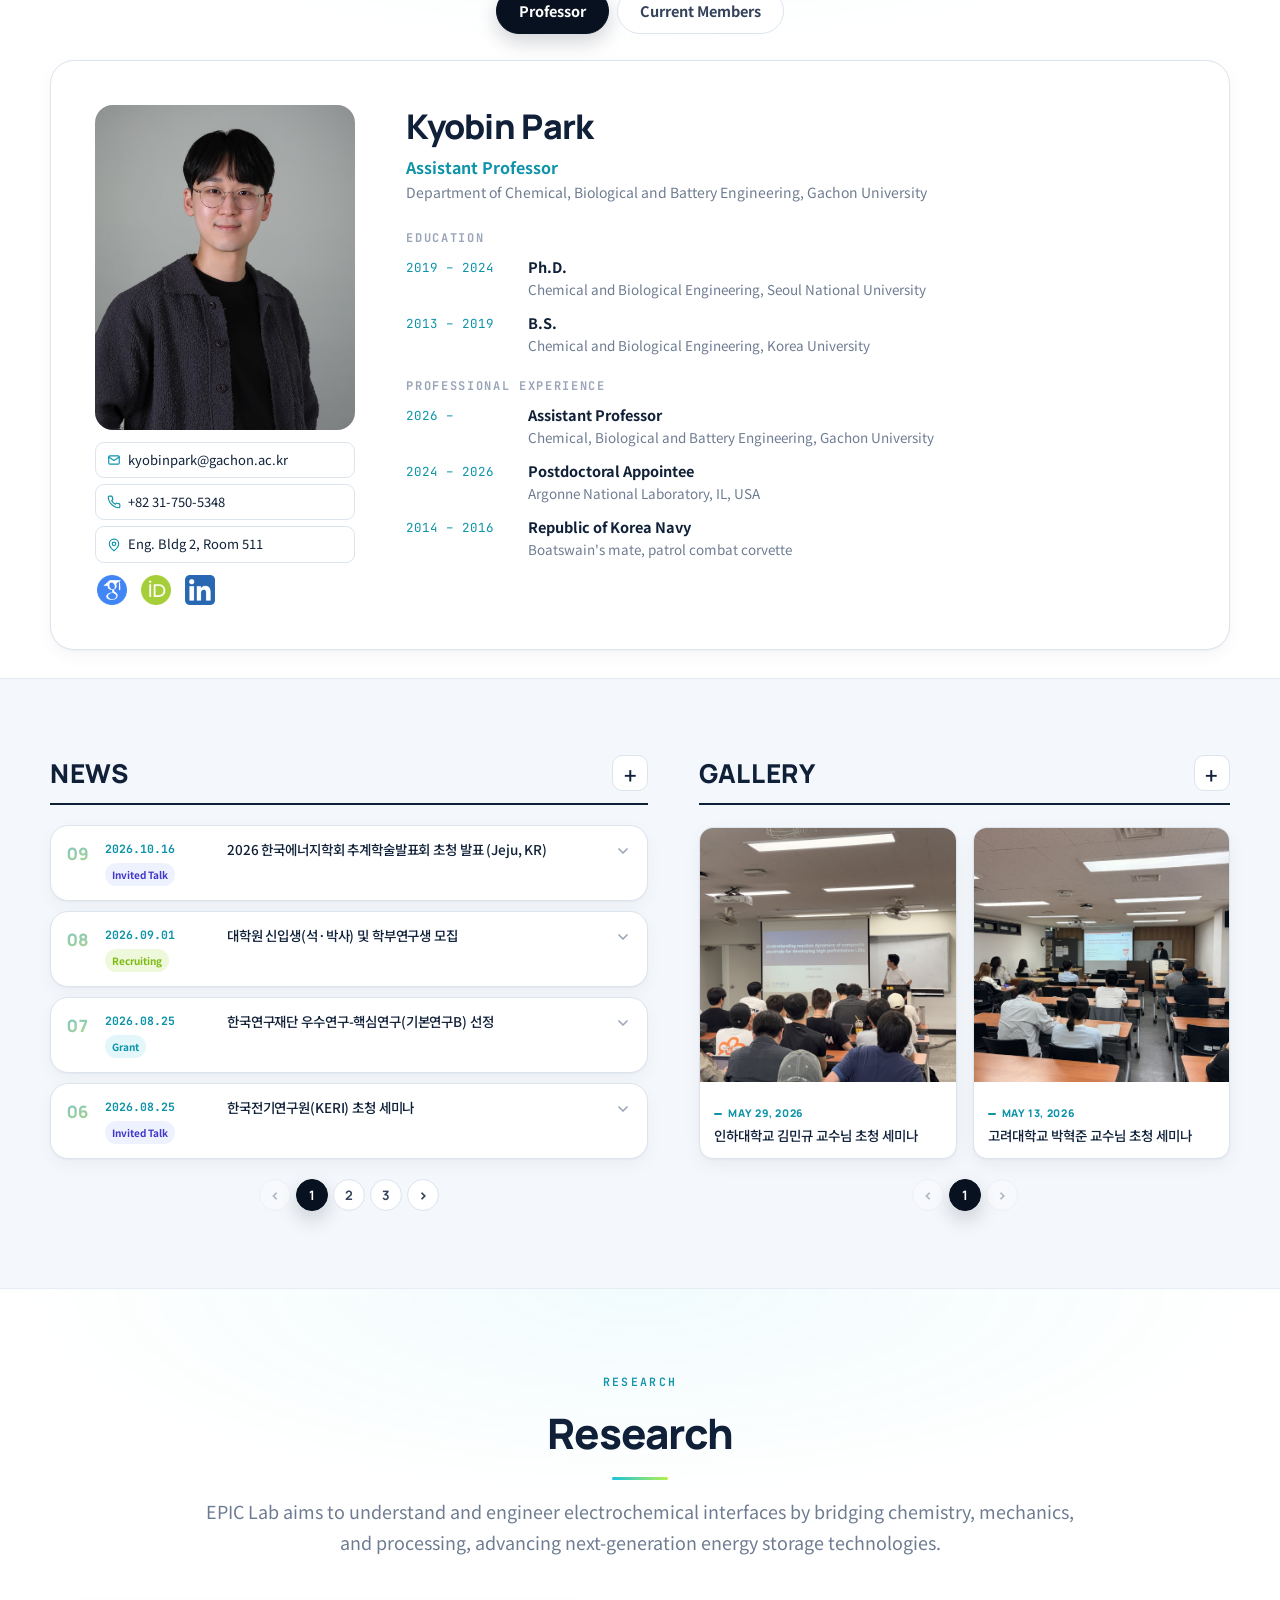
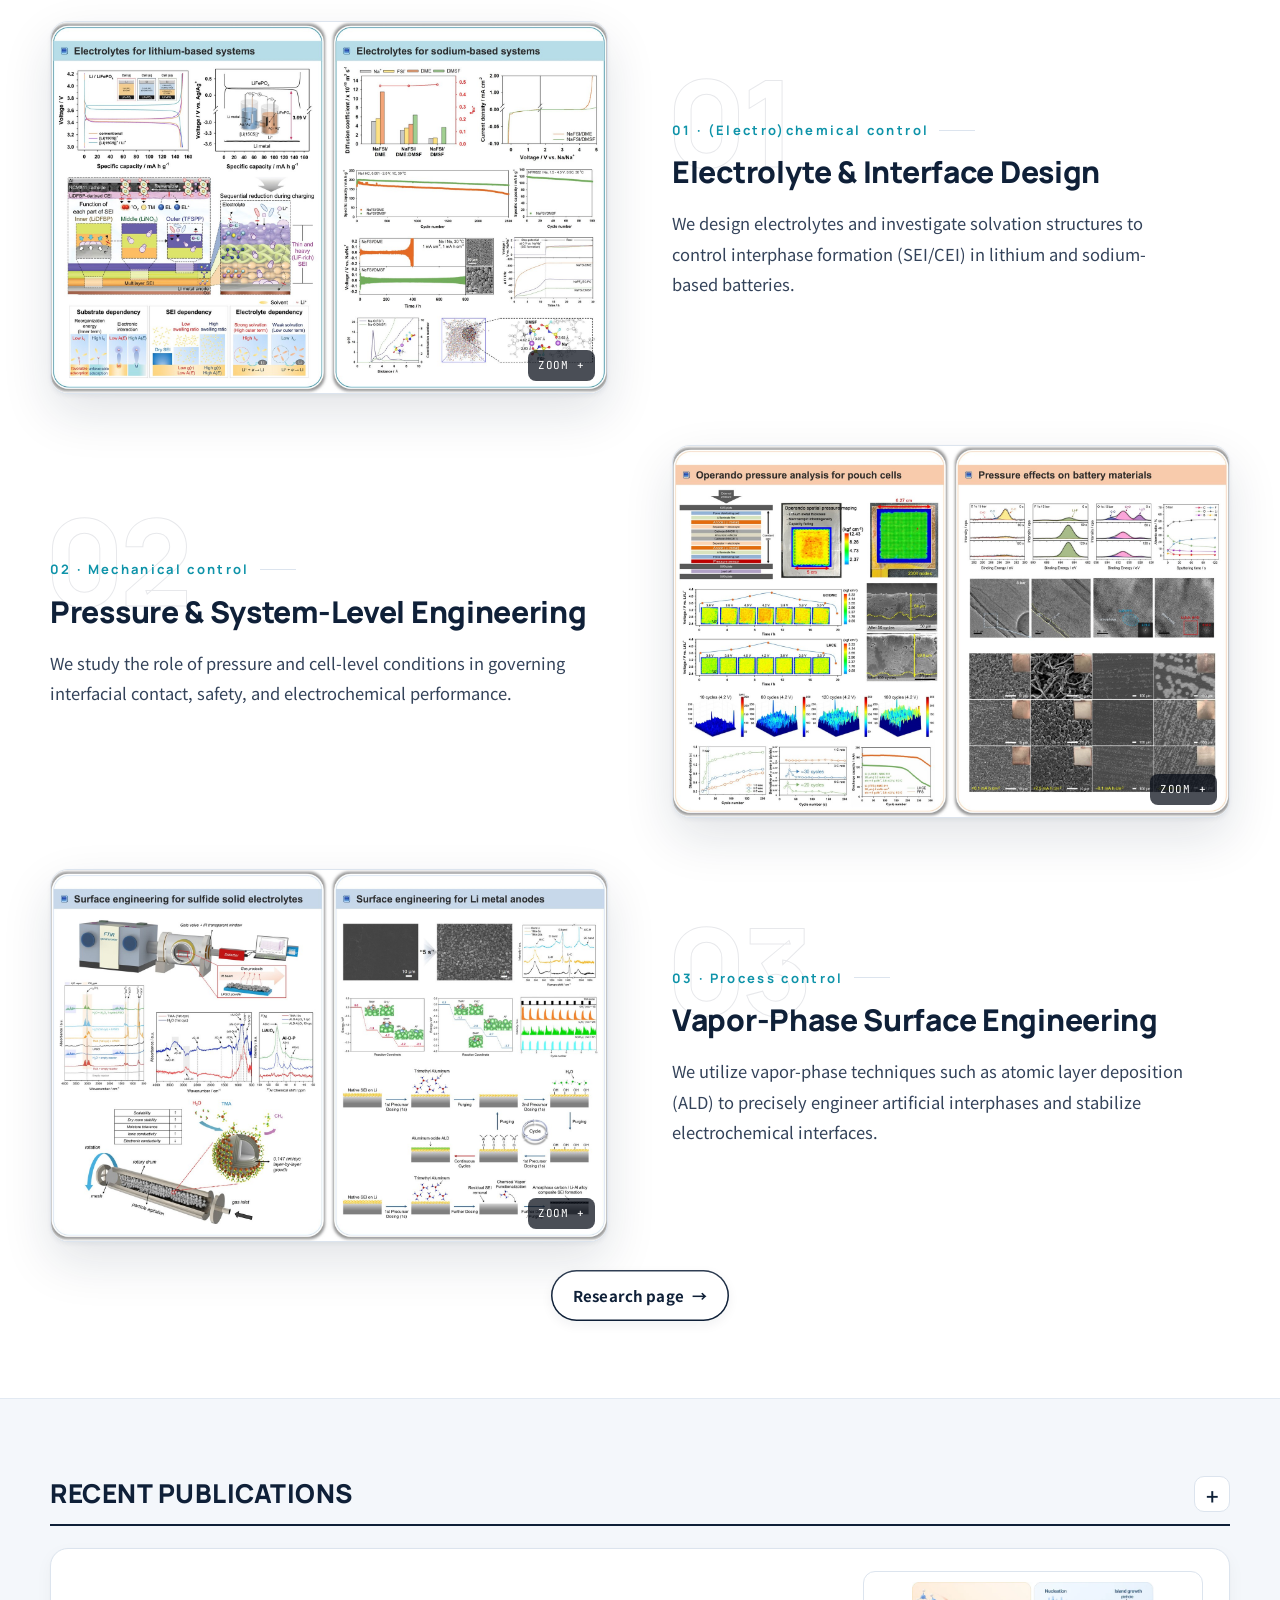
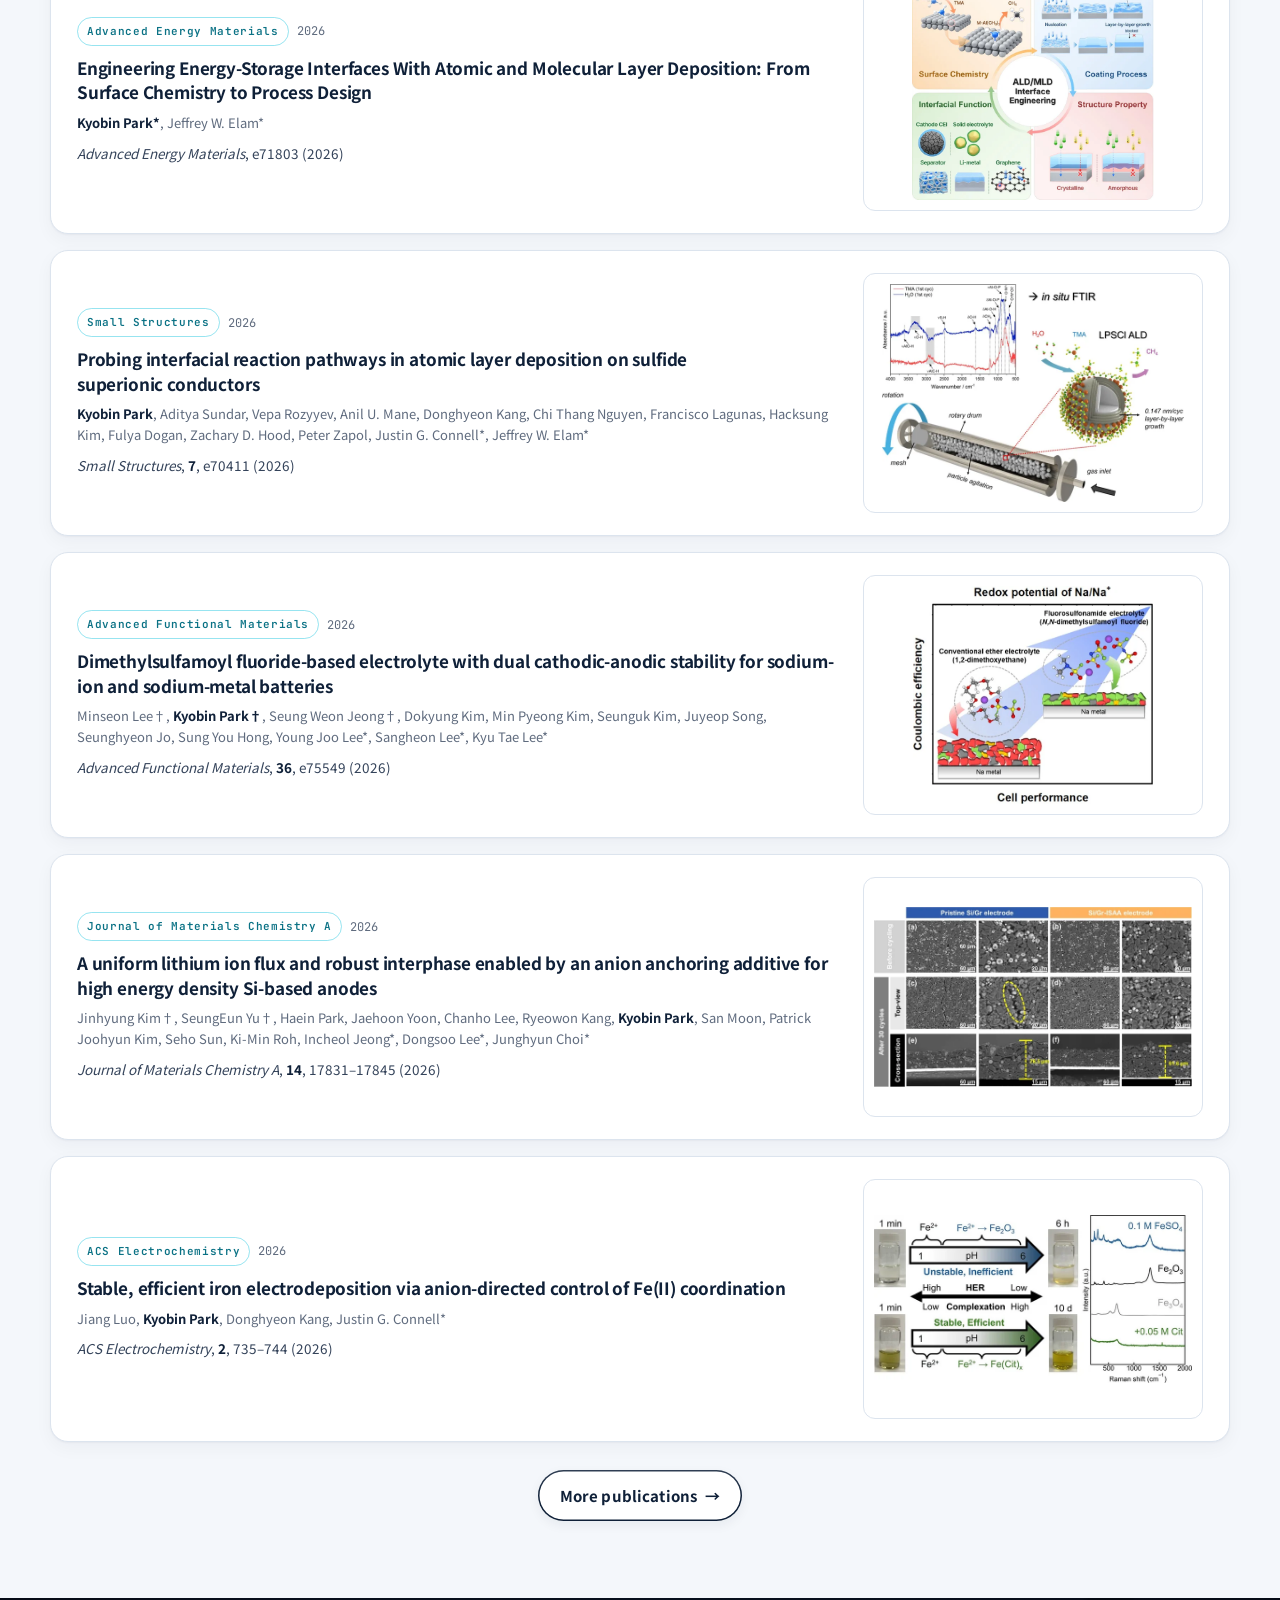
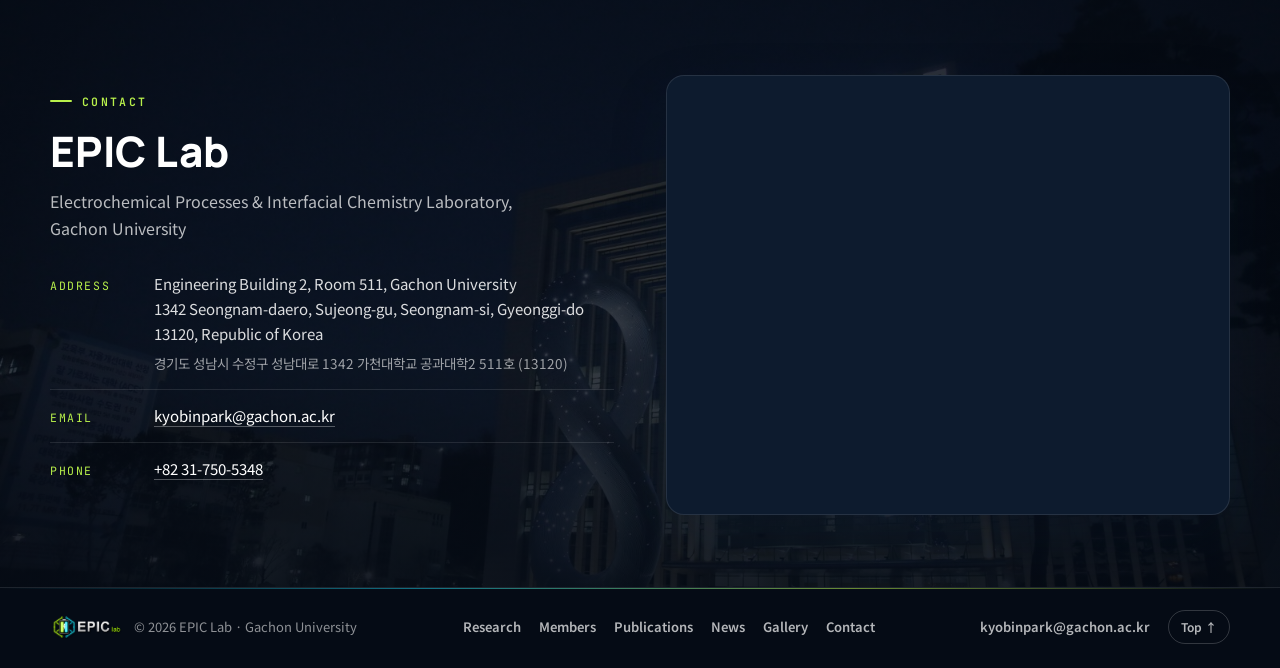
==== commit 3109b0aa: "SEO: '박교빈 교수' in title, Korean alt text on PI photo" ====
--- a/index.html
+++ b/index.html
@@ -3,14 +3,14 @@
 <head>
 <meta charset="utf-8">
 <meta name="viewport" content="width=device-width, initial-scale=1, viewport-fit=cover">
-<title>EPIC Lab | 가천대학교 박교빈 · Kyobin Park, Gachon University</title>
+<title>EPIC Lab | 가천대학교 박교빈 교수 · Prof. Kyobin Park, Gachon University</title>
 <meta name="description" content="가천대학교 화공생명배터리공학부 박교빈 교수 연구실 EPIC Lab. Prof. Kyobin Park&#39;s lab at Gachon University — EPIC Lab (Electrochemical Processes &amp; Interfacial Chemistry Laboratory): 리튬·소듐 이차전지 전해질, 전기화학 계면, 원자층증착(ALD) 표면 공학 / electrolytes, interfaces, and ALD for lithium and sodium batteries.">
 <link rel="canonical" href="https://epic.gachon.ac.kr/">
 <meta property="og:type" content="website">
 <meta property="og:site_name" content="EPIC Lab · 가천대학교">
 <meta property="og:locale" content="ko_KR">
 <meta property="og:url" content="https://epic.gachon.ac.kr/">
-<meta property="og:title" content="EPIC Lab | 가천대학교 박교빈 · Kyobin Park, Gachon University">
+<meta property="og:title" content="EPIC Lab | 가천대학교 박교빈 교수 · Prof. Kyobin Park, Gachon University">
 <meta property="og:description" content="가천대학교 화공생명배터리공학부 박교빈 교수 연구실 EPIC Lab. Prof. Kyobin Park&#39;s lab at Gachon University — EPIC Lab (Electrochemical Processes &amp; Interfacial Chemistry Laboratory): 리튬·소듐 이차전지 전해질, 전기화학 계면, 원자층증착(ALD) 표면 공학 / electrolytes, interfaces, and ALD for lithium and sodium batteries.">
 <meta property="og:image" content="https://epic.gachon.ac.kr/assets/img/hero.jpg">
 <meta name="twitter:card" content="summary_large_image">
@@ -198,7 +198,7 @@
     <div class="pi-card reveal">
       <div class="pi-photo">
         <div class="frame">
-          <img src="assets/img/pi.jpg" alt="Prof. Kyobin Park">
+          <img src="assets/img/pi.jpg" alt="박교빈 교수 (Prof. Kyobin Park), 가천대학교 EPIC Lab">
         </div>
         <div class="pi-contact">
           <a href="mailto:kyobinpark@gachon.ac.kr"><svg viewBox="0 0 24 24" fill="none" stroke="currentColor" stroke-width="2" stroke-linecap="round" stroke-linejoin="round"><rect x="3" y="5" width="18" height="14" rx="2"/><path d="m3 7 9 6 9-6"/></svg>kyobinpark@gachon.ac.kr</a>
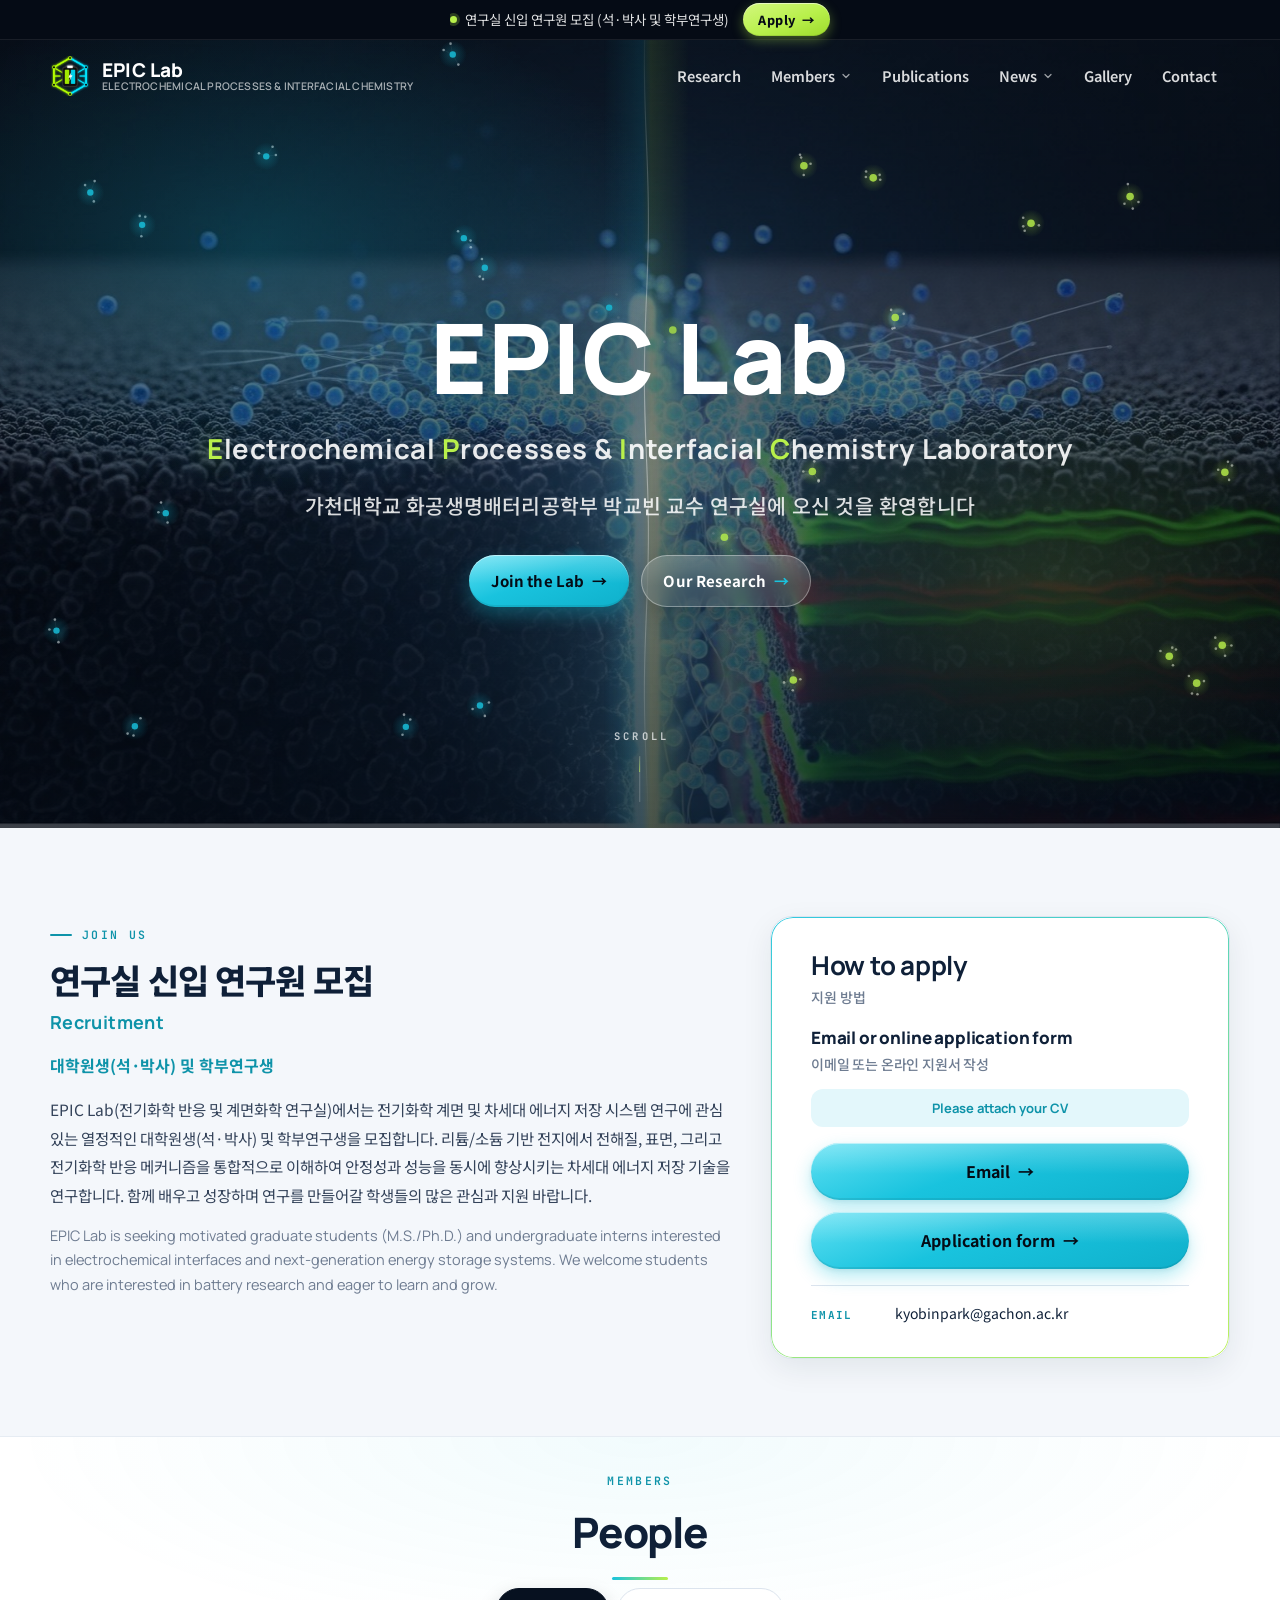
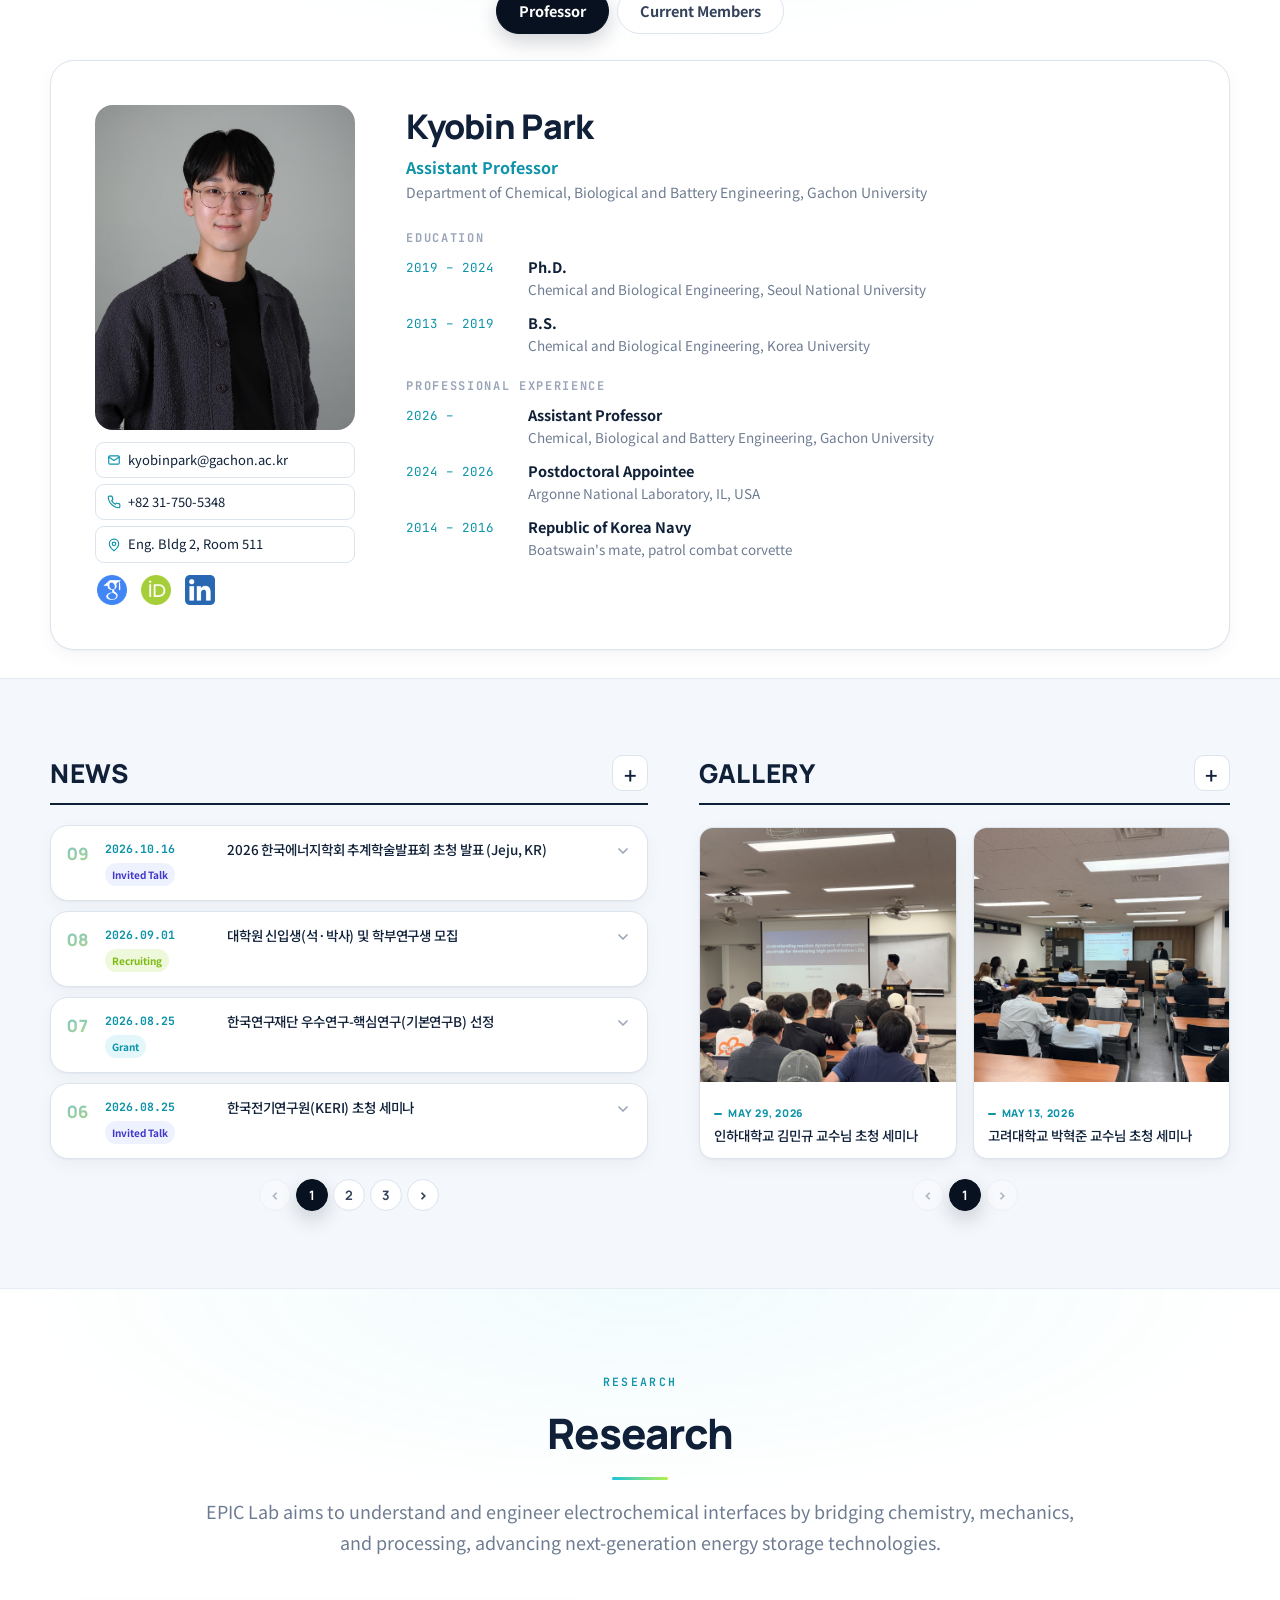
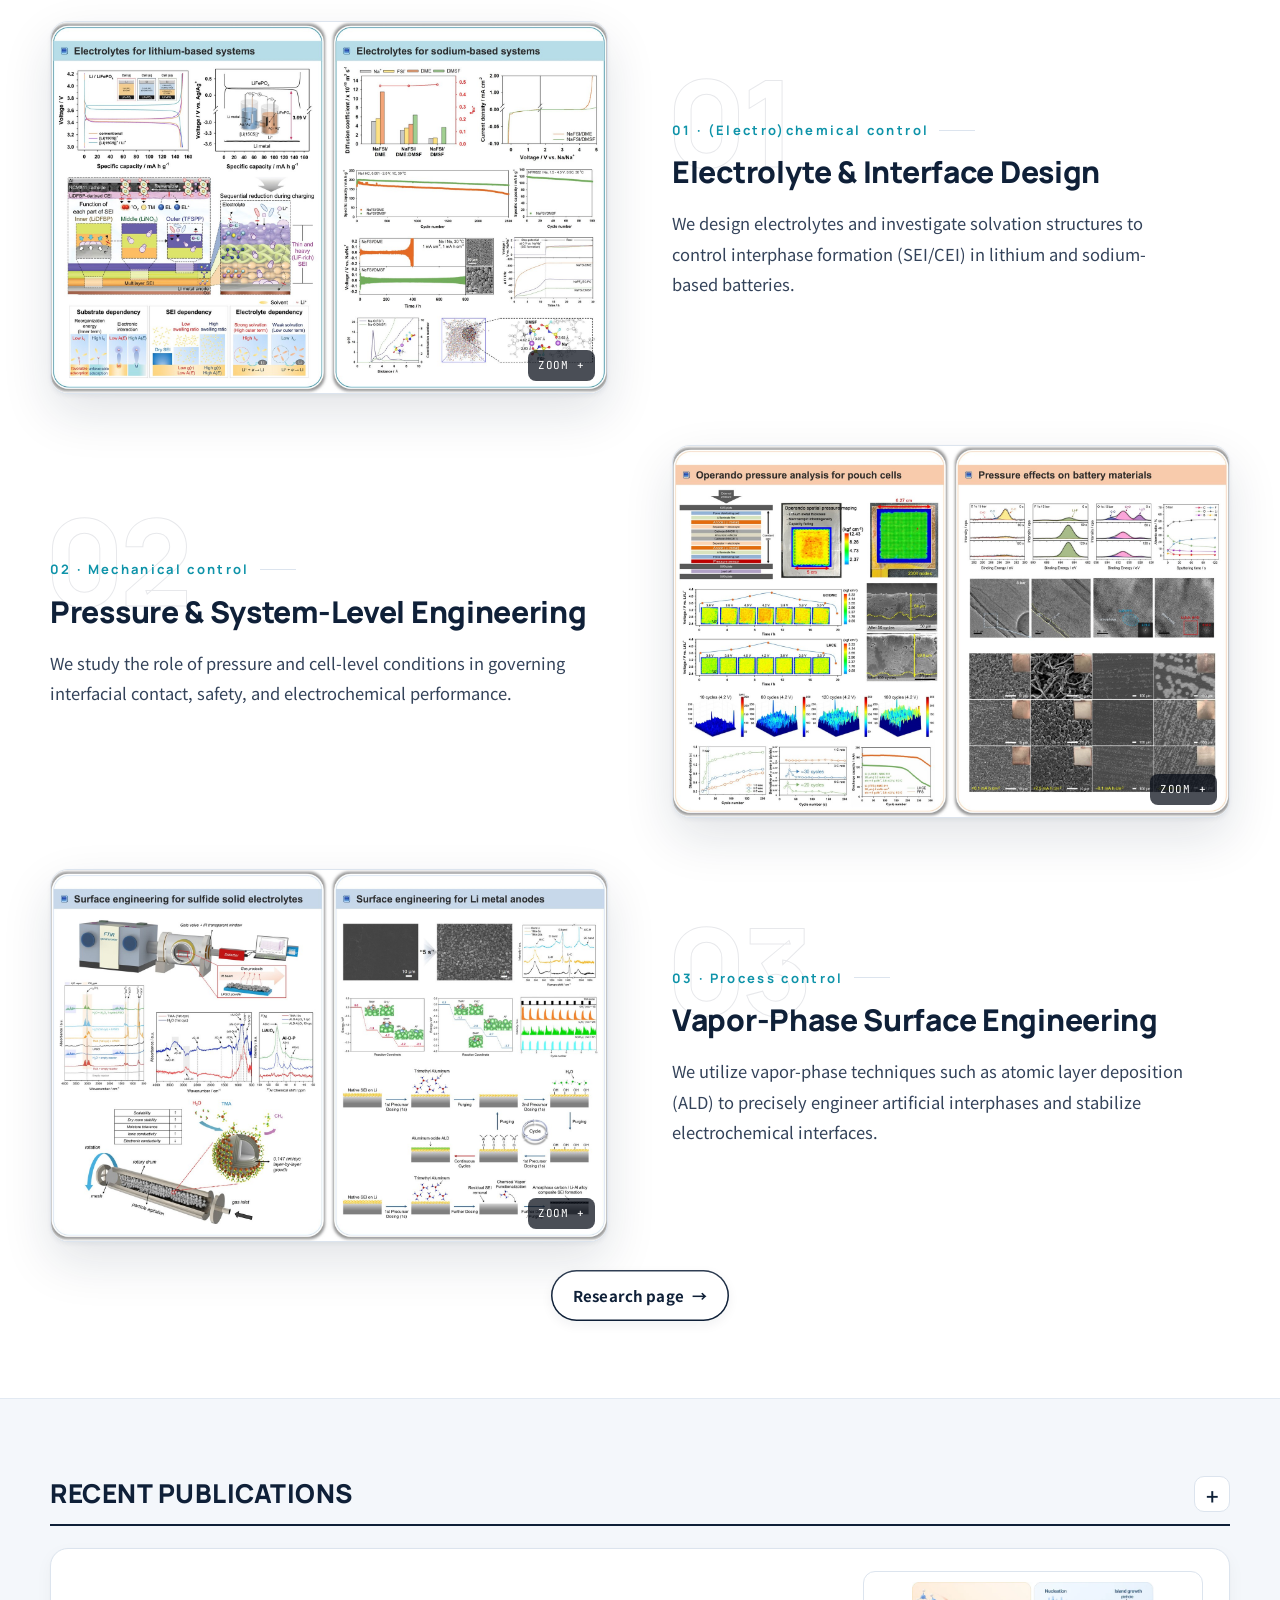
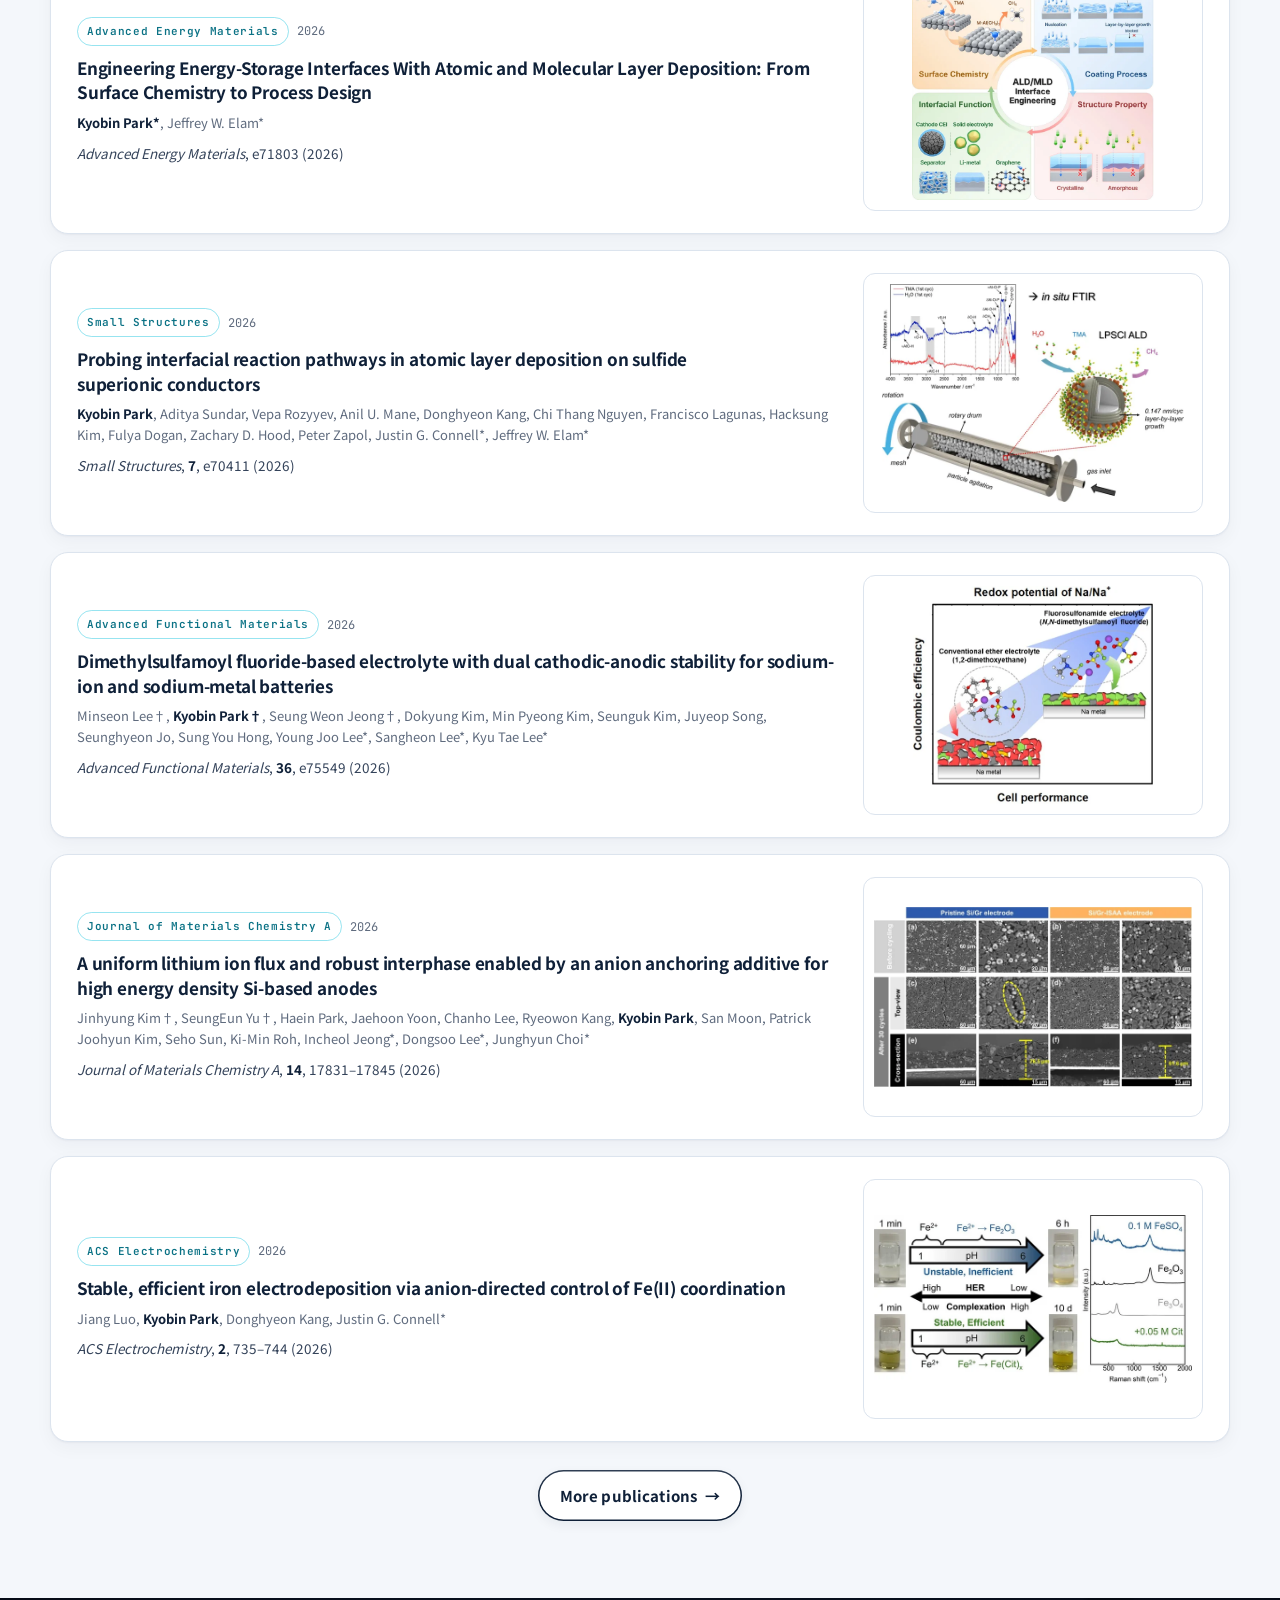
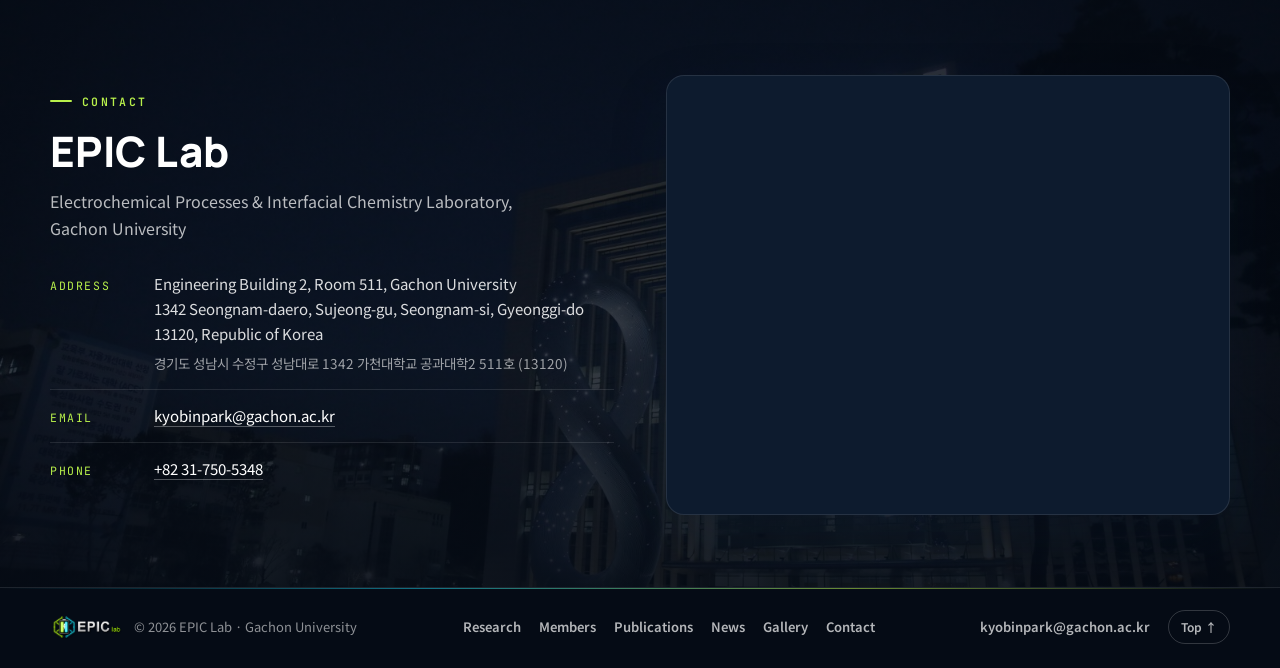
==== commit 0ac7fadc: "Revert home title to original" ====
--- a/index.html
+++ b/index.html
@@ -3,14 +3,14 @@
 <head>
 <meta charset="utf-8">
 <meta name="viewport" content="width=device-width, initial-scale=1, viewport-fit=cover">
-<title>EPIC Lab | 가천대학교 박교빈 교수 · Prof. Kyobin Park, Gachon University</title>
+<title>EPIC Lab | 가천대학교 박교빈 · Kyobin Park, Gachon University</title>
 <meta name="description" content="가천대학교 화공생명배터리공학부 박교빈 교수 연구실 EPIC Lab. Prof. Kyobin Park&#39;s lab at Gachon University — EPIC Lab (Electrochemical Processes &amp; Interfacial Chemistry Laboratory): 리튬·소듐 이차전지 전해질, 전기화학 계면, 원자층증착(ALD) 표면 공학 / electrolytes, interfaces, and ALD for lithium and sodium batteries.">
 <link rel="canonical" href="https://epic.gachon.ac.kr/">
 <meta property="og:type" content="website">
 <meta property="og:site_name" content="EPIC Lab · 가천대학교">
 <meta property="og:locale" content="ko_KR">
 <meta property="og:url" content="https://epic.gachon.ac.kr/">
-<meta property="og:title" content="EPIC Lab | 가천대학교 박교빈 교수 · Prof. Kyobin Park, Gachon University">
+<meta property="og:title" content="EPIC Lab | 가천대학교 박교빈 · Kyobin Park, Gachon University">
 <meta property="og:description" content="가천대학교 화공생명배터리공학부 박교빈 교수 연구실 EPIC Lab. Prof. Kyobin Park&#39;s lab at Gachon University — EPIC Lab (Electrochemical Processes &amp; Interfacial Chemistry Laboratory): 리튬·소듐 이차전지 전해질, 전기화학 계면, 원자층증착(ALD) 표면 공학 / electrolytes, interfaces, and ALD for lithium and sodium batteries.">
 <meta property="og:image" content="https://epic.gachon.ac.kr/assets/img/hero.jpg">
 <meta name="twitter:card" content="summary_large_image">
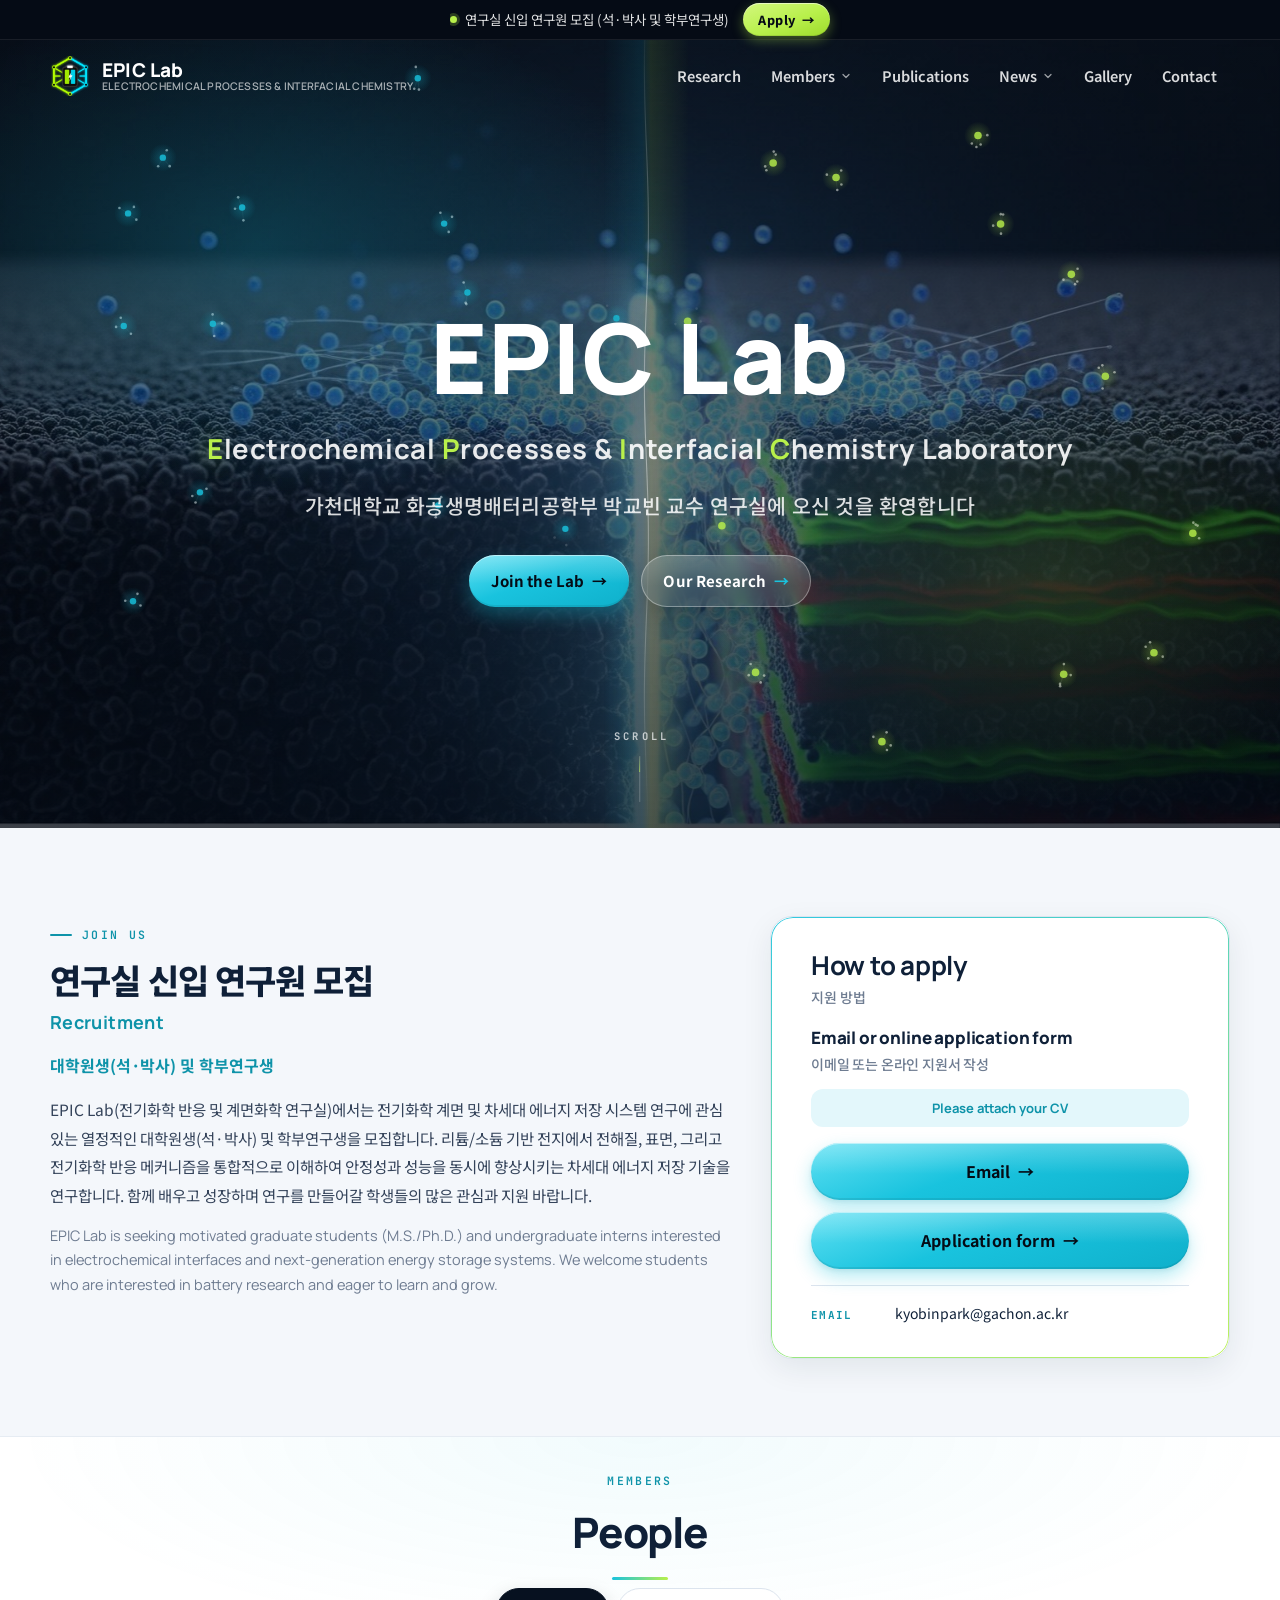
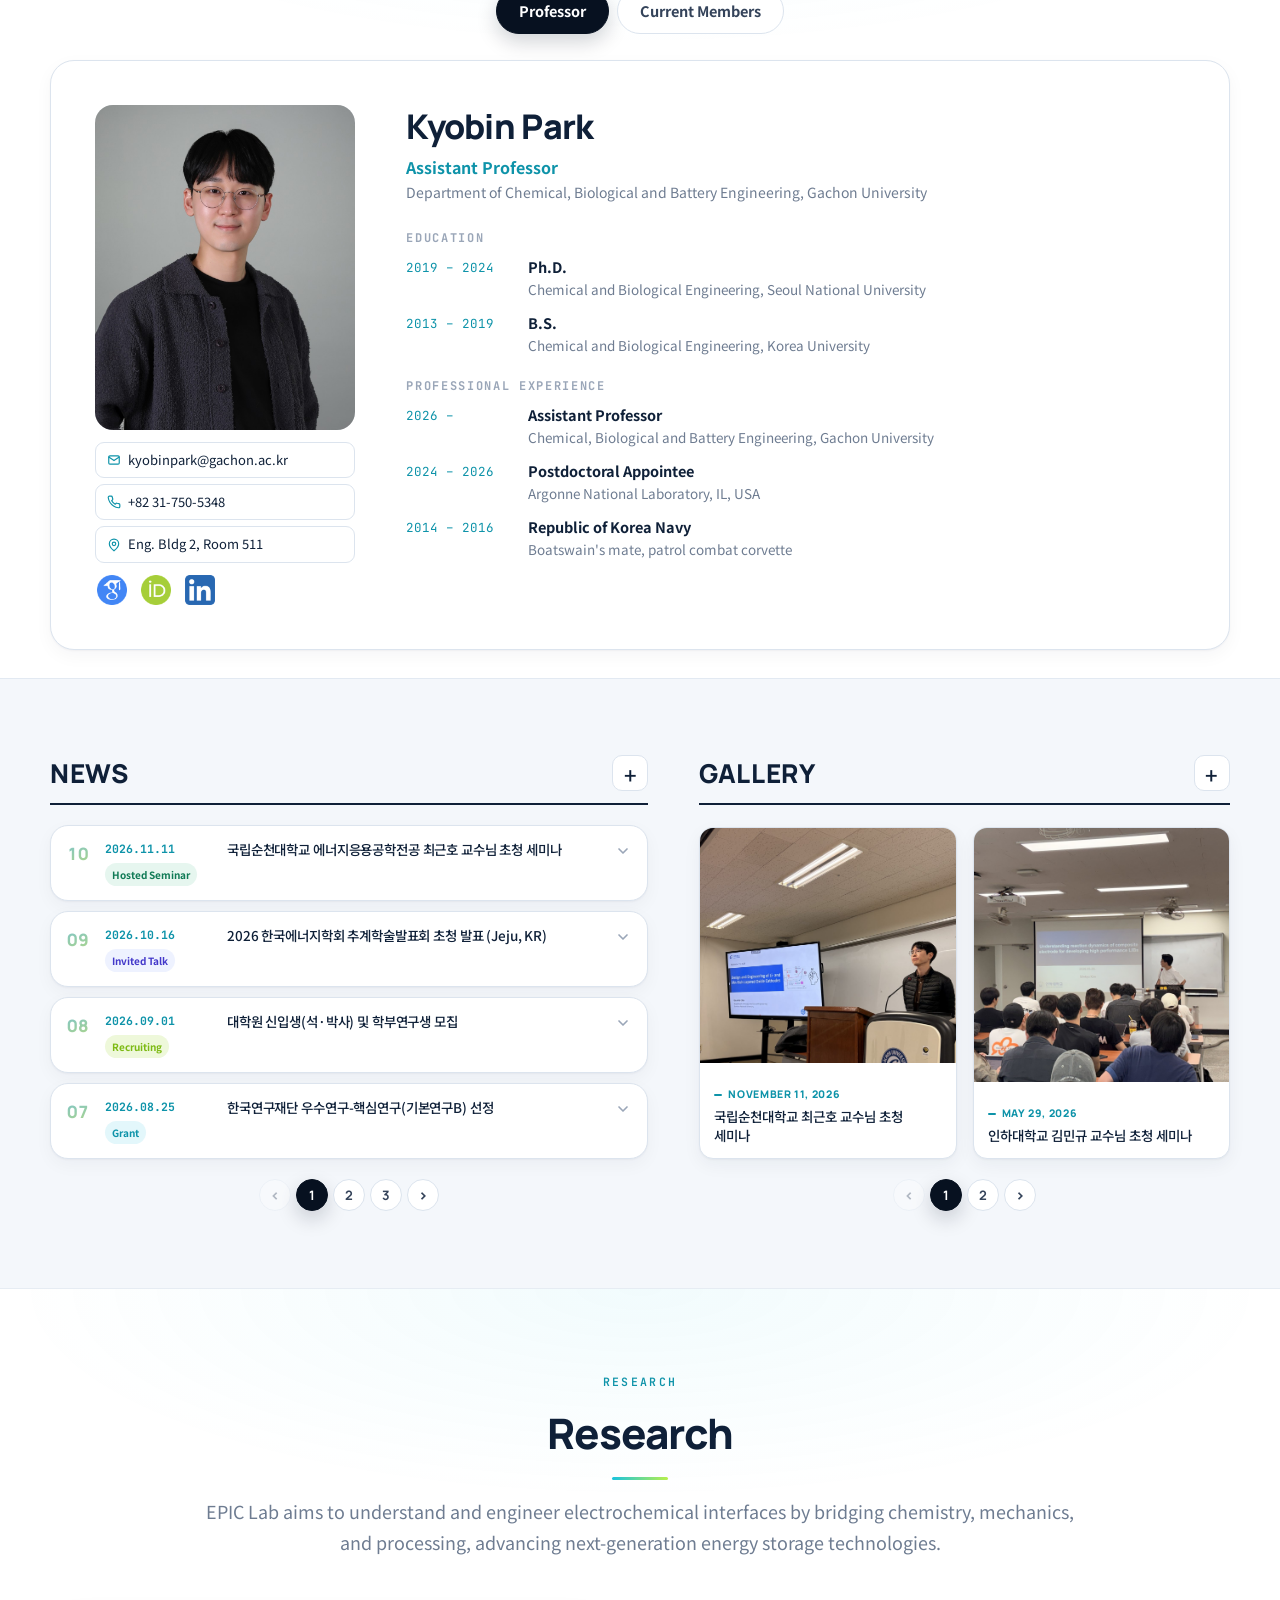
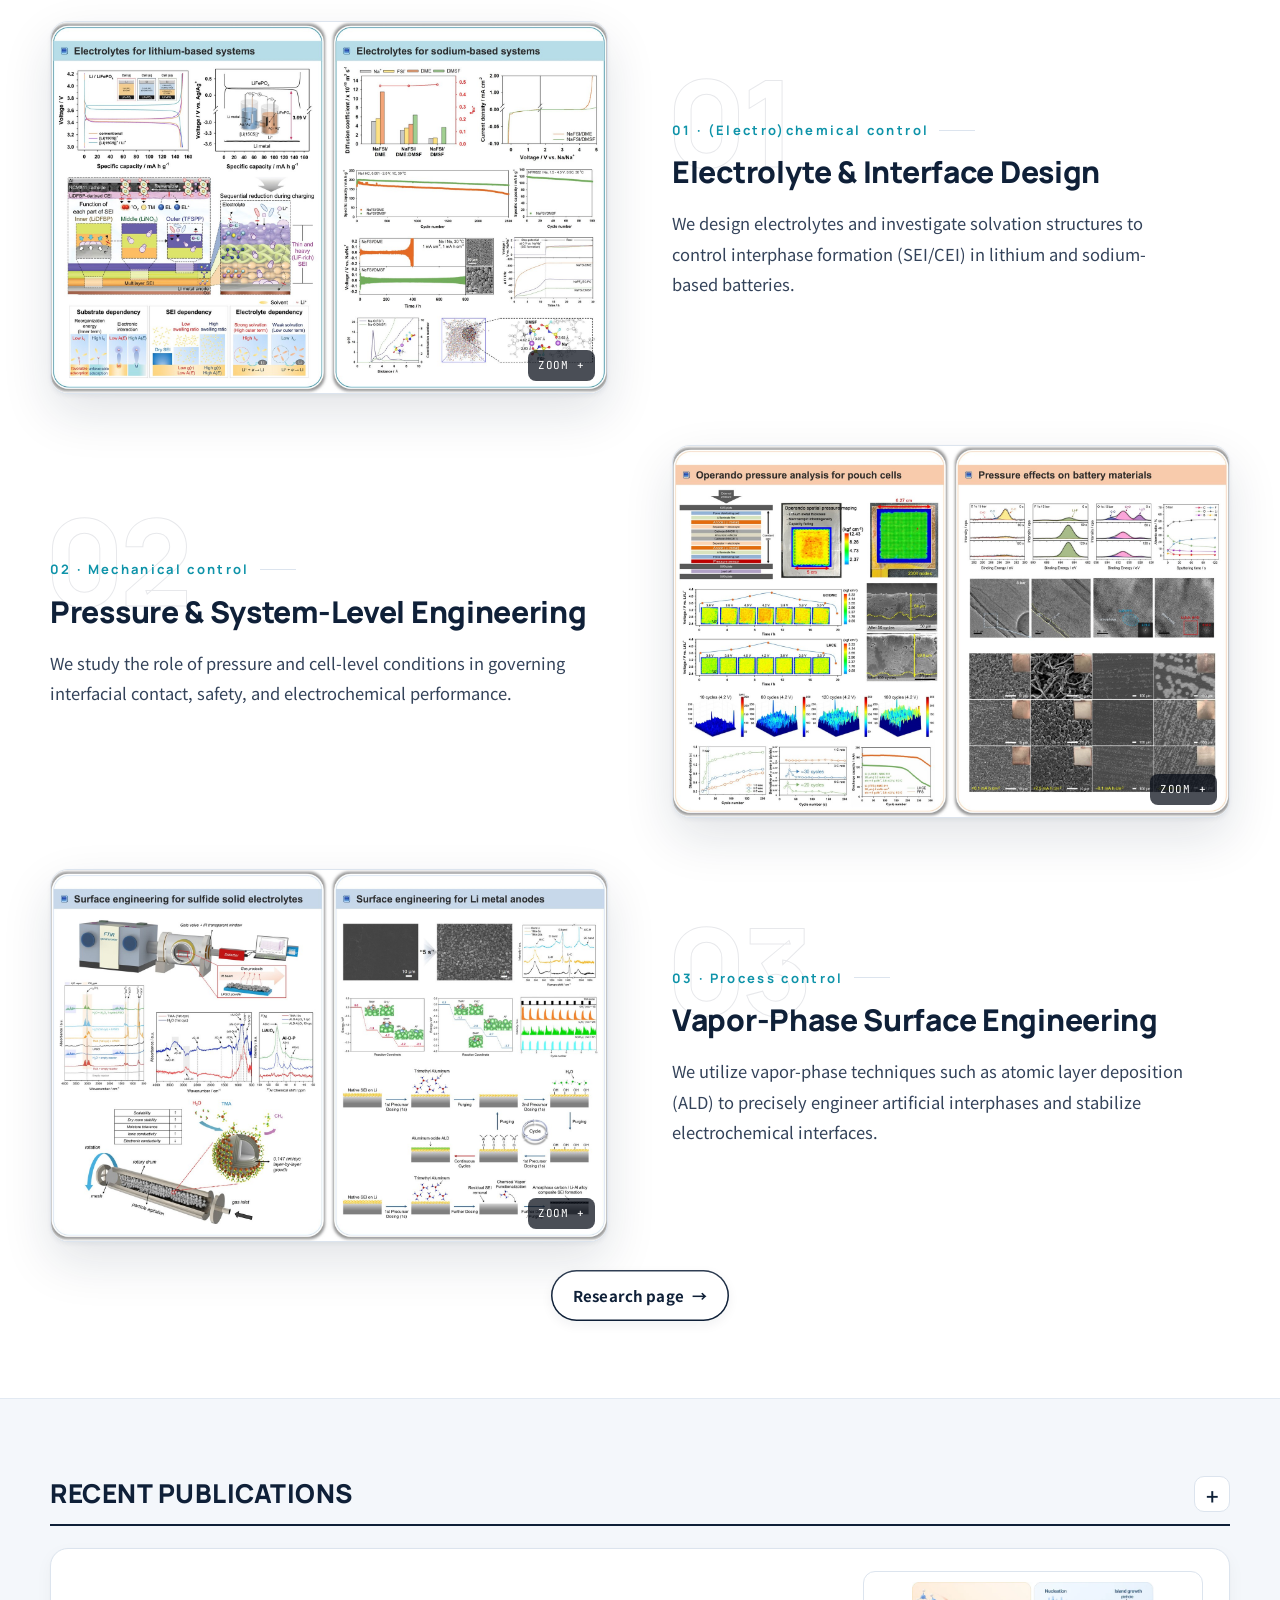
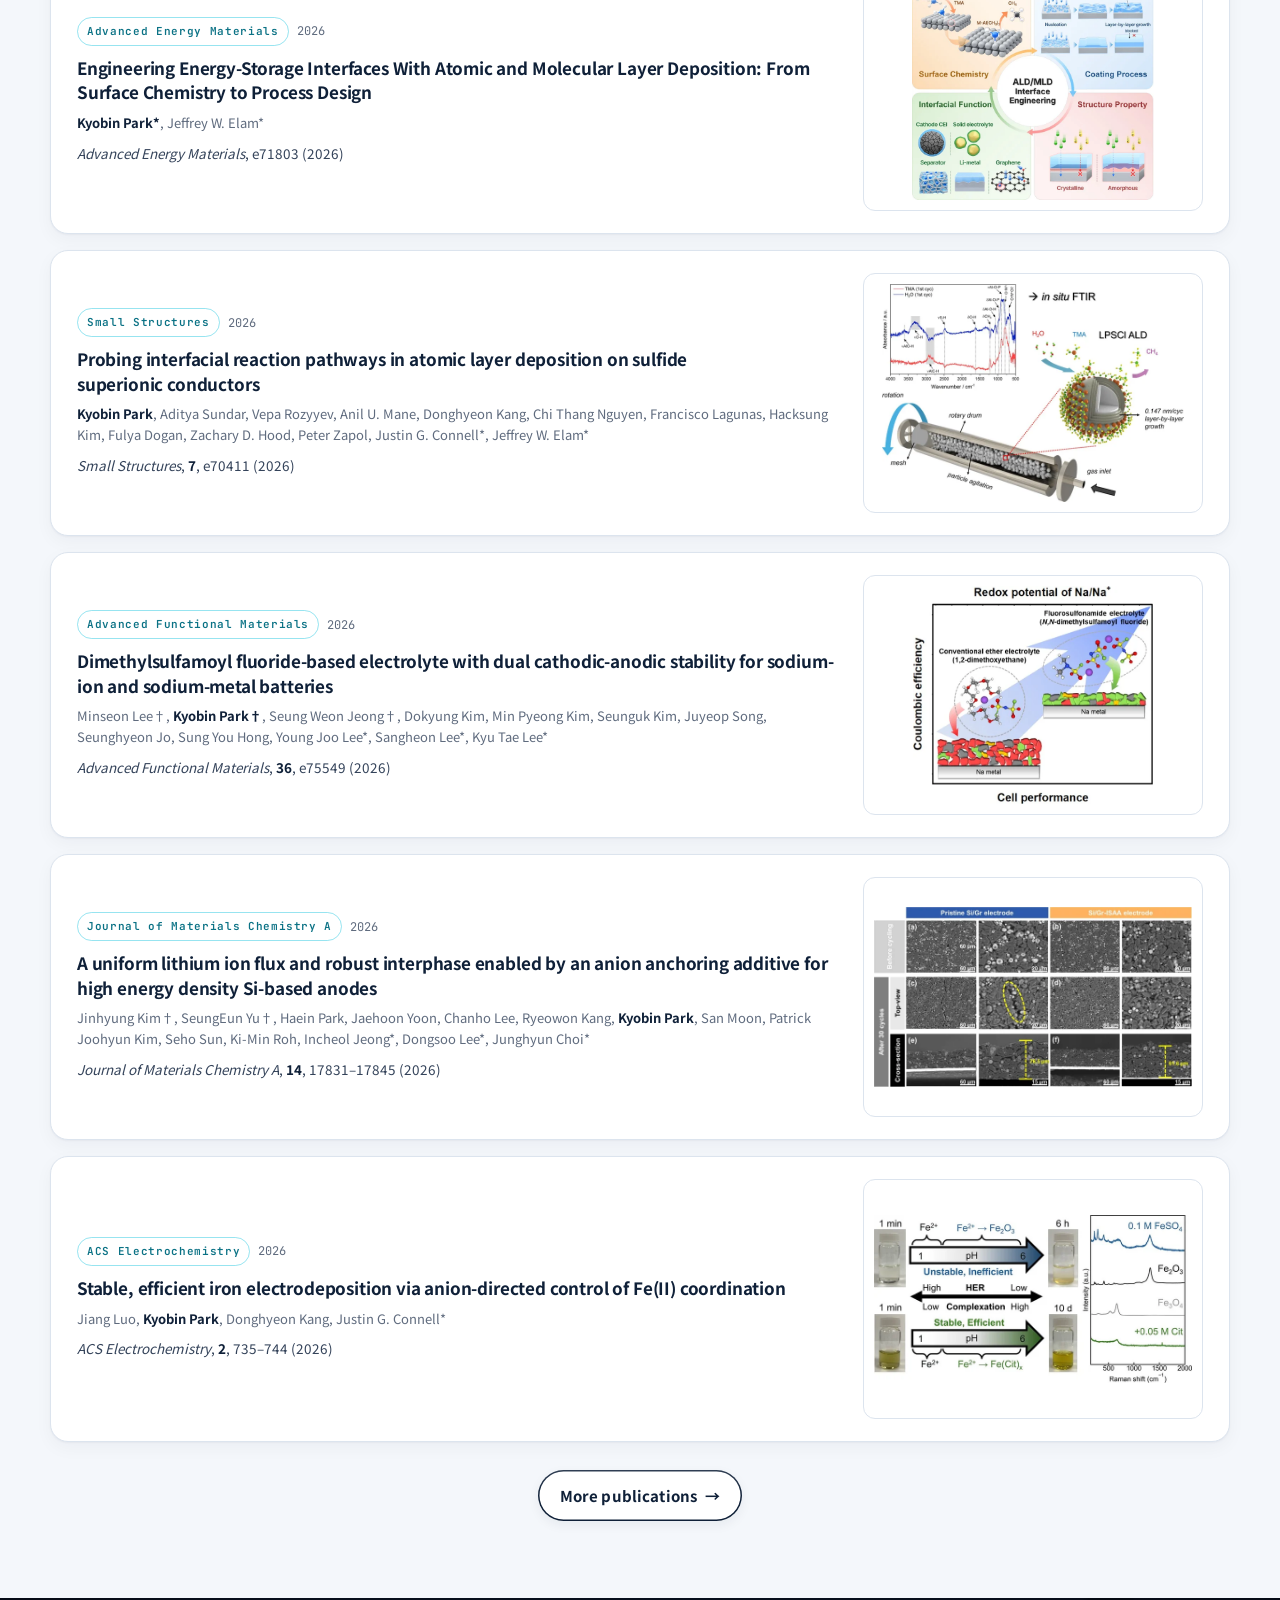
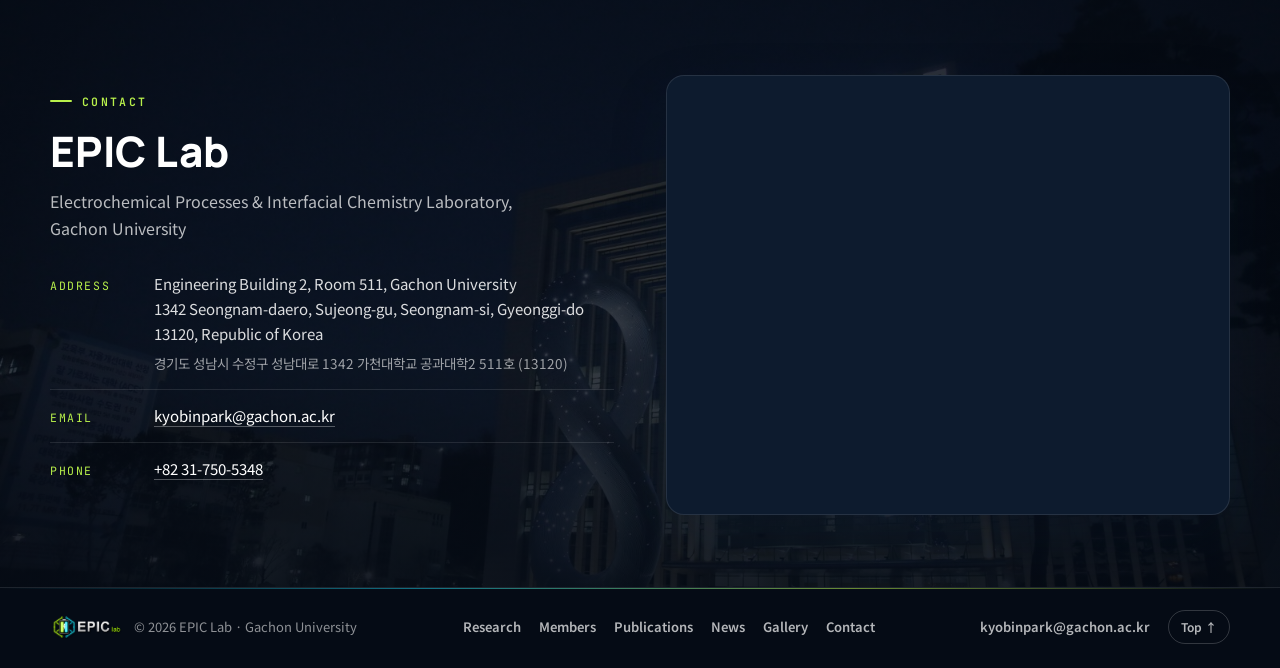
==== commit 6f59c95c: "v69: cache bump" ====
--- a/index.html
+++ b/index.html
@@ -19,7 +19,7 @@
 <link rel="preconnect" href="https://fonts.googleapis.com">
 <link rel="preconnect" href="https://fonts.gstatic.com" crossorigin>
 <link rel="stylesheet" href="https://fonts.googleapis.com/css2?family=Manrope:wght@500;600;700;800&family=Noto+Sans+KR:wght@400;500;700;800&family=JetBrains+Mono:wght@500;600;700&display=swap">
-<link rel="stylesheet" href="assets/css/style.css?v=68">
+<link rel="stylesheet" href="assets/css/style.css?v=69">
 <script type="application/ld+json">
 {
   "@context": "https://schema.org",
@@ -363,10 +363,10 @@
 <button class="to-top" aria-label="Back to top"><svg width="20" height="20" viewBox="0 0 24 24" fill="none" stroke="currentColor" stroke-width="2.5" stroke-linecap="round" stroke-linejoin="round"><path d="m18 15-6-6-6 6"/></svg></button>
 <div class="lightbox" role="dialog" aria-modal="true" aria-label="Enlarged image"><button class="close" aria-label="Close">×</button><img src="" alt=""><div class="cap"></div></div>
 
-<script src="data/publications.js?v=68"></script>
-<script src="data/news.js?v=68"></script>
-<script src="data/gallery.js?v=68"></script>
-<script src="data/members.js?v=68"></script>
-<script src="assets/js/main.js?v=68"></script>
+<script src="data/publications.js?v=69"></script>
+<script src="data/news.js?v=69"></script>
+<script src="data/gallery.js?v=69"></script>
+<script src="data/members.js?v=69"></script>
+<script src="assets/js/main.js?v=69"></script>
 </body>
 </html>
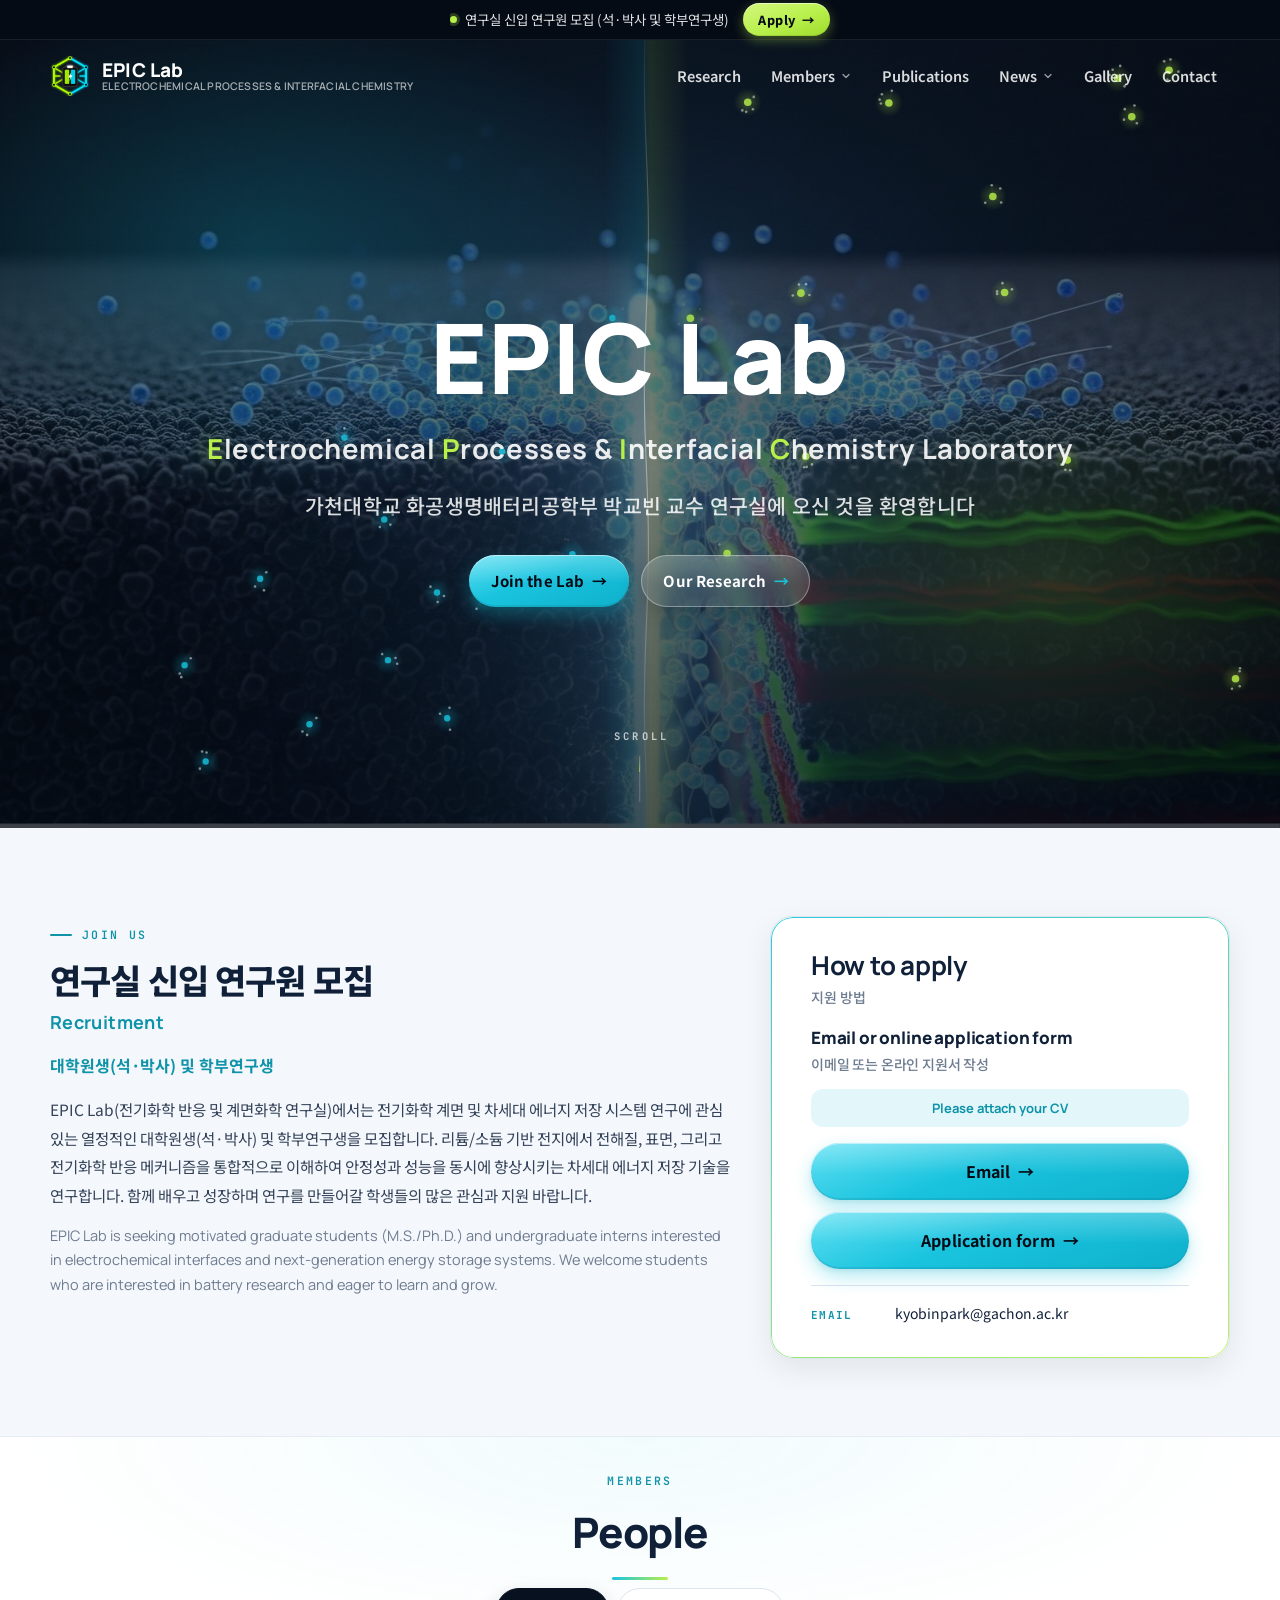
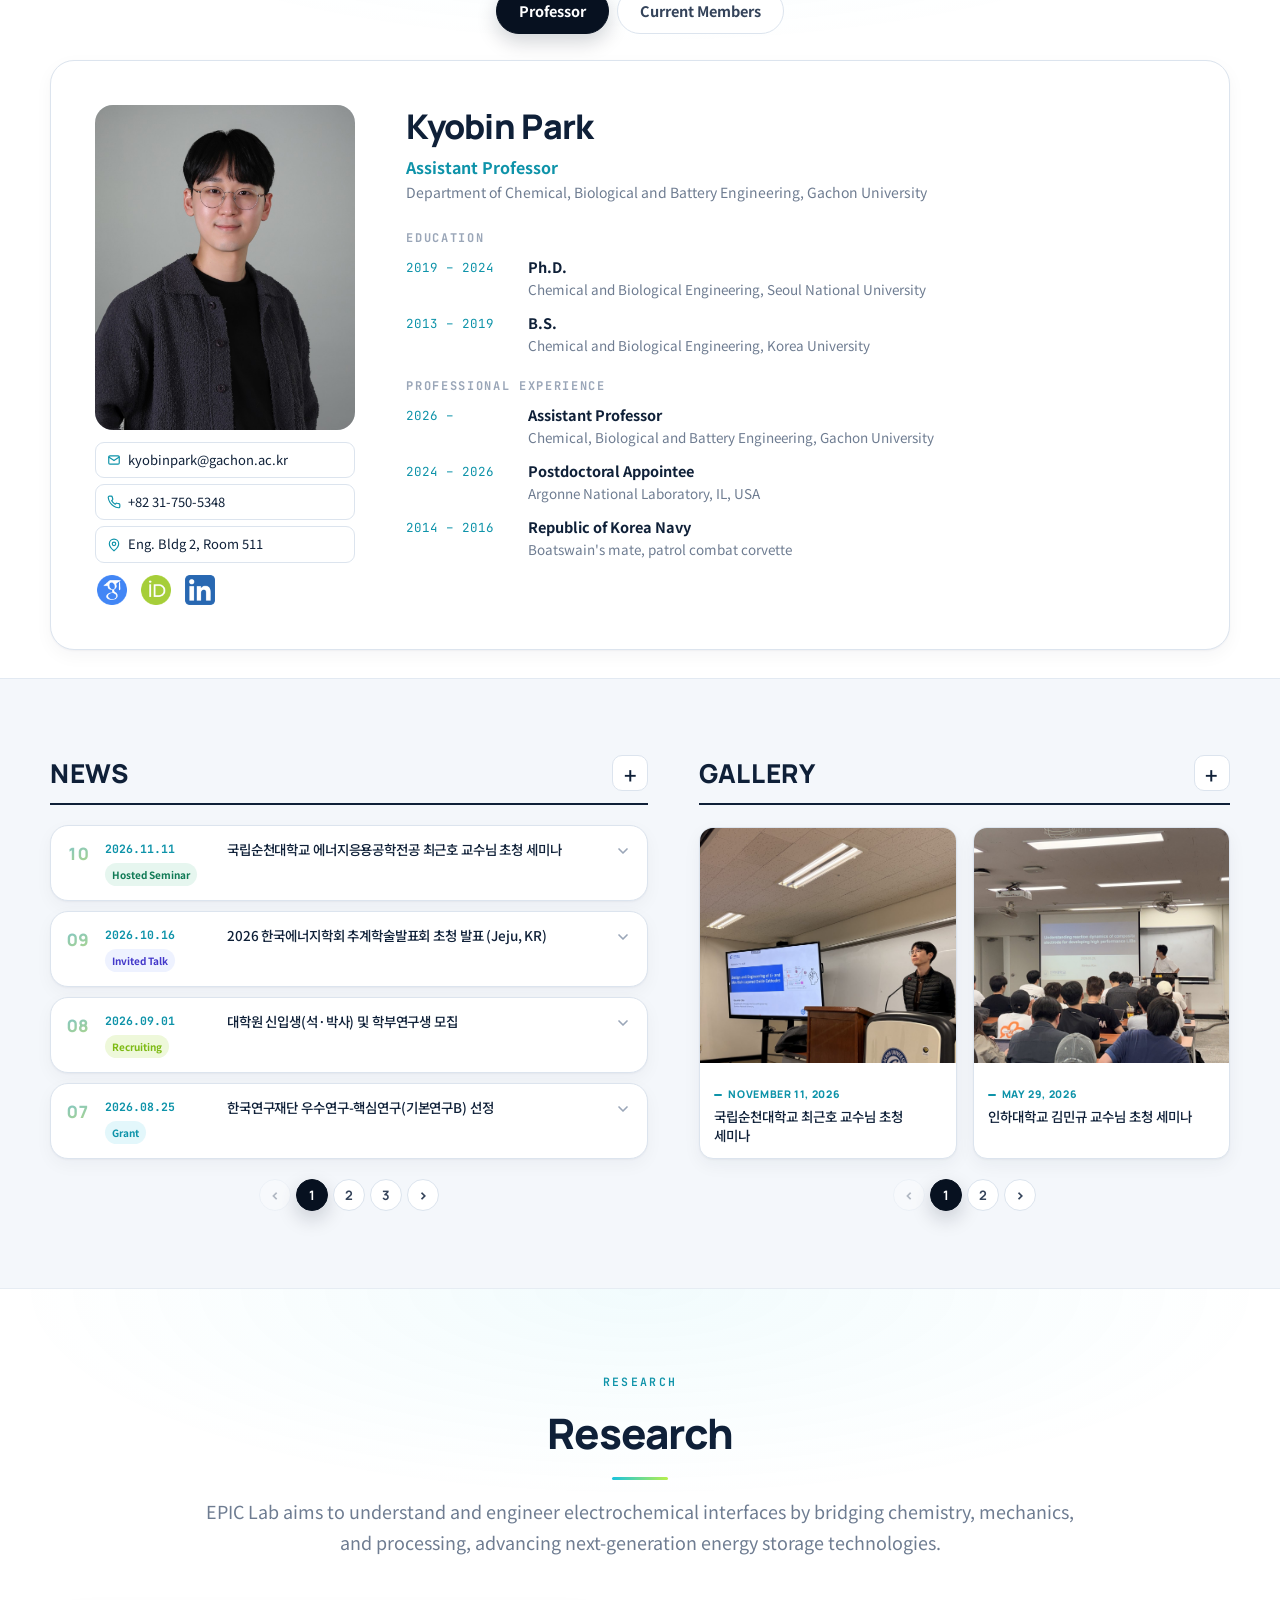
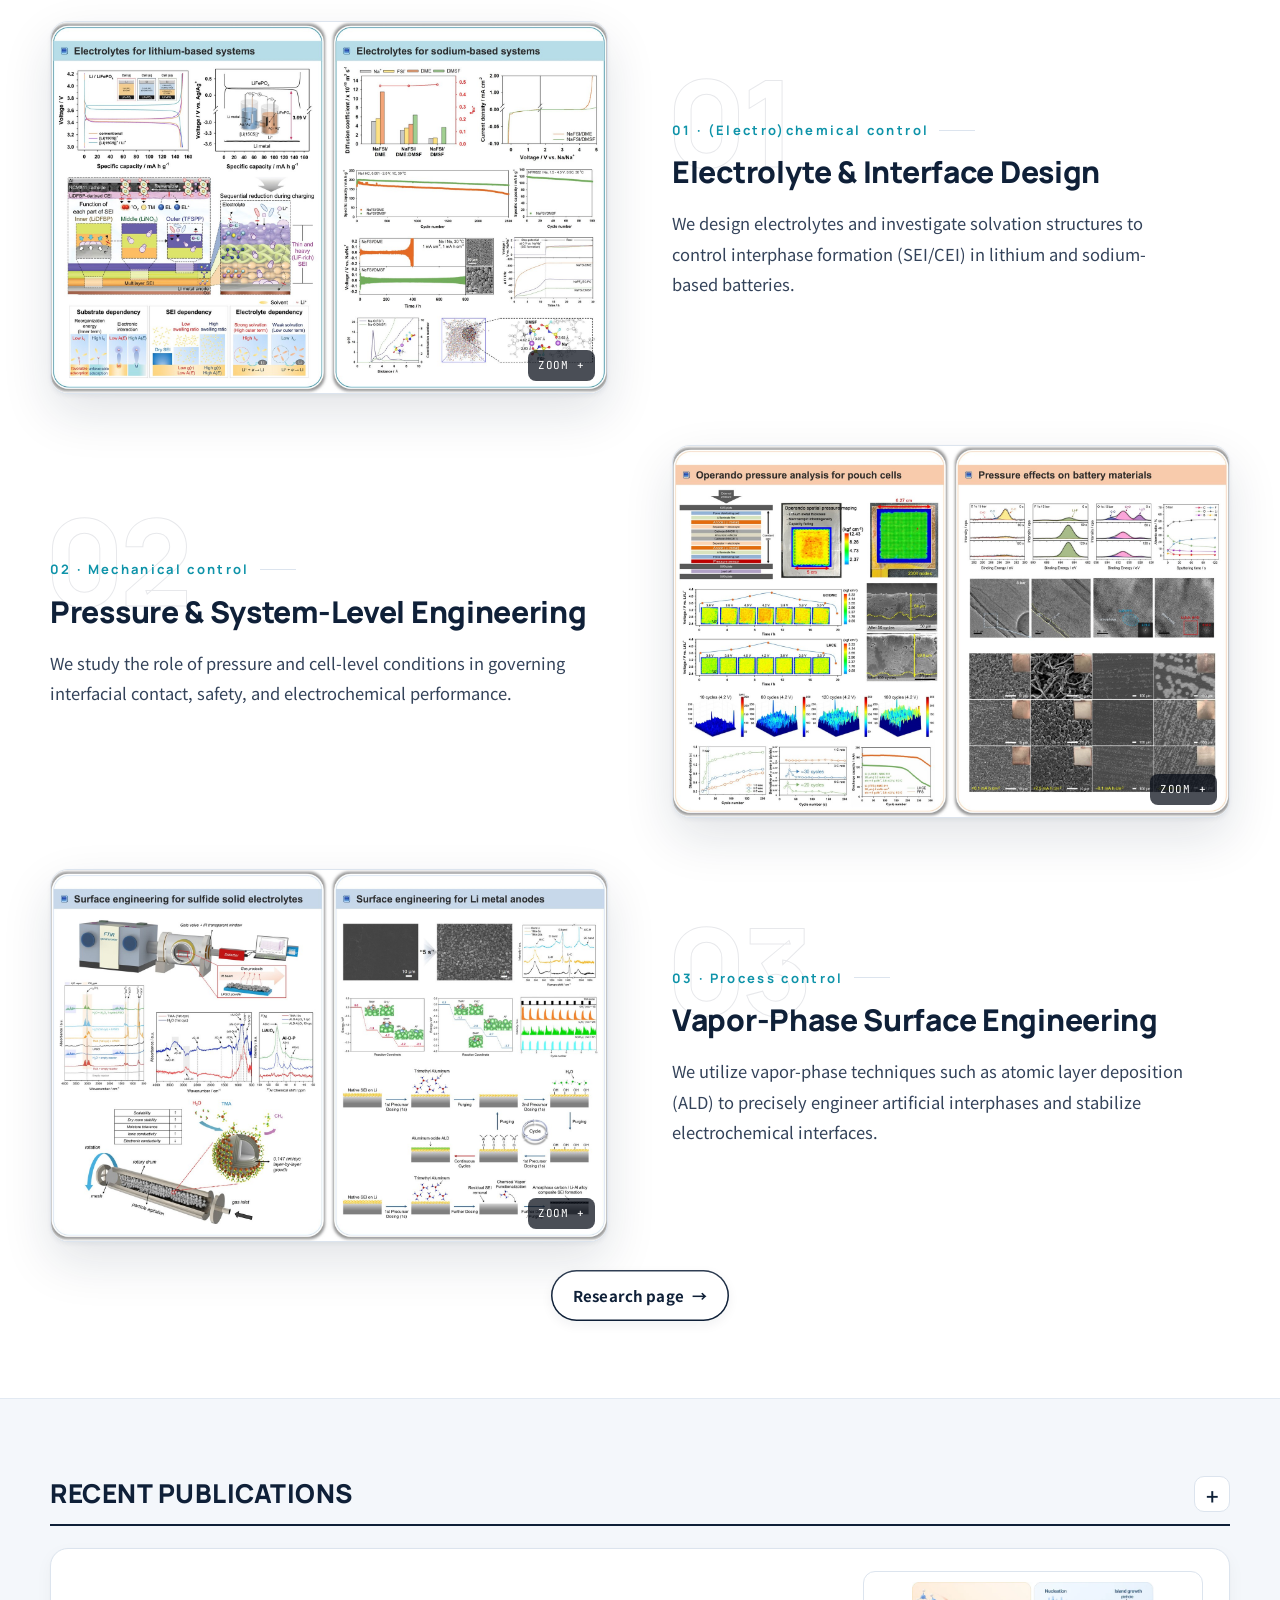
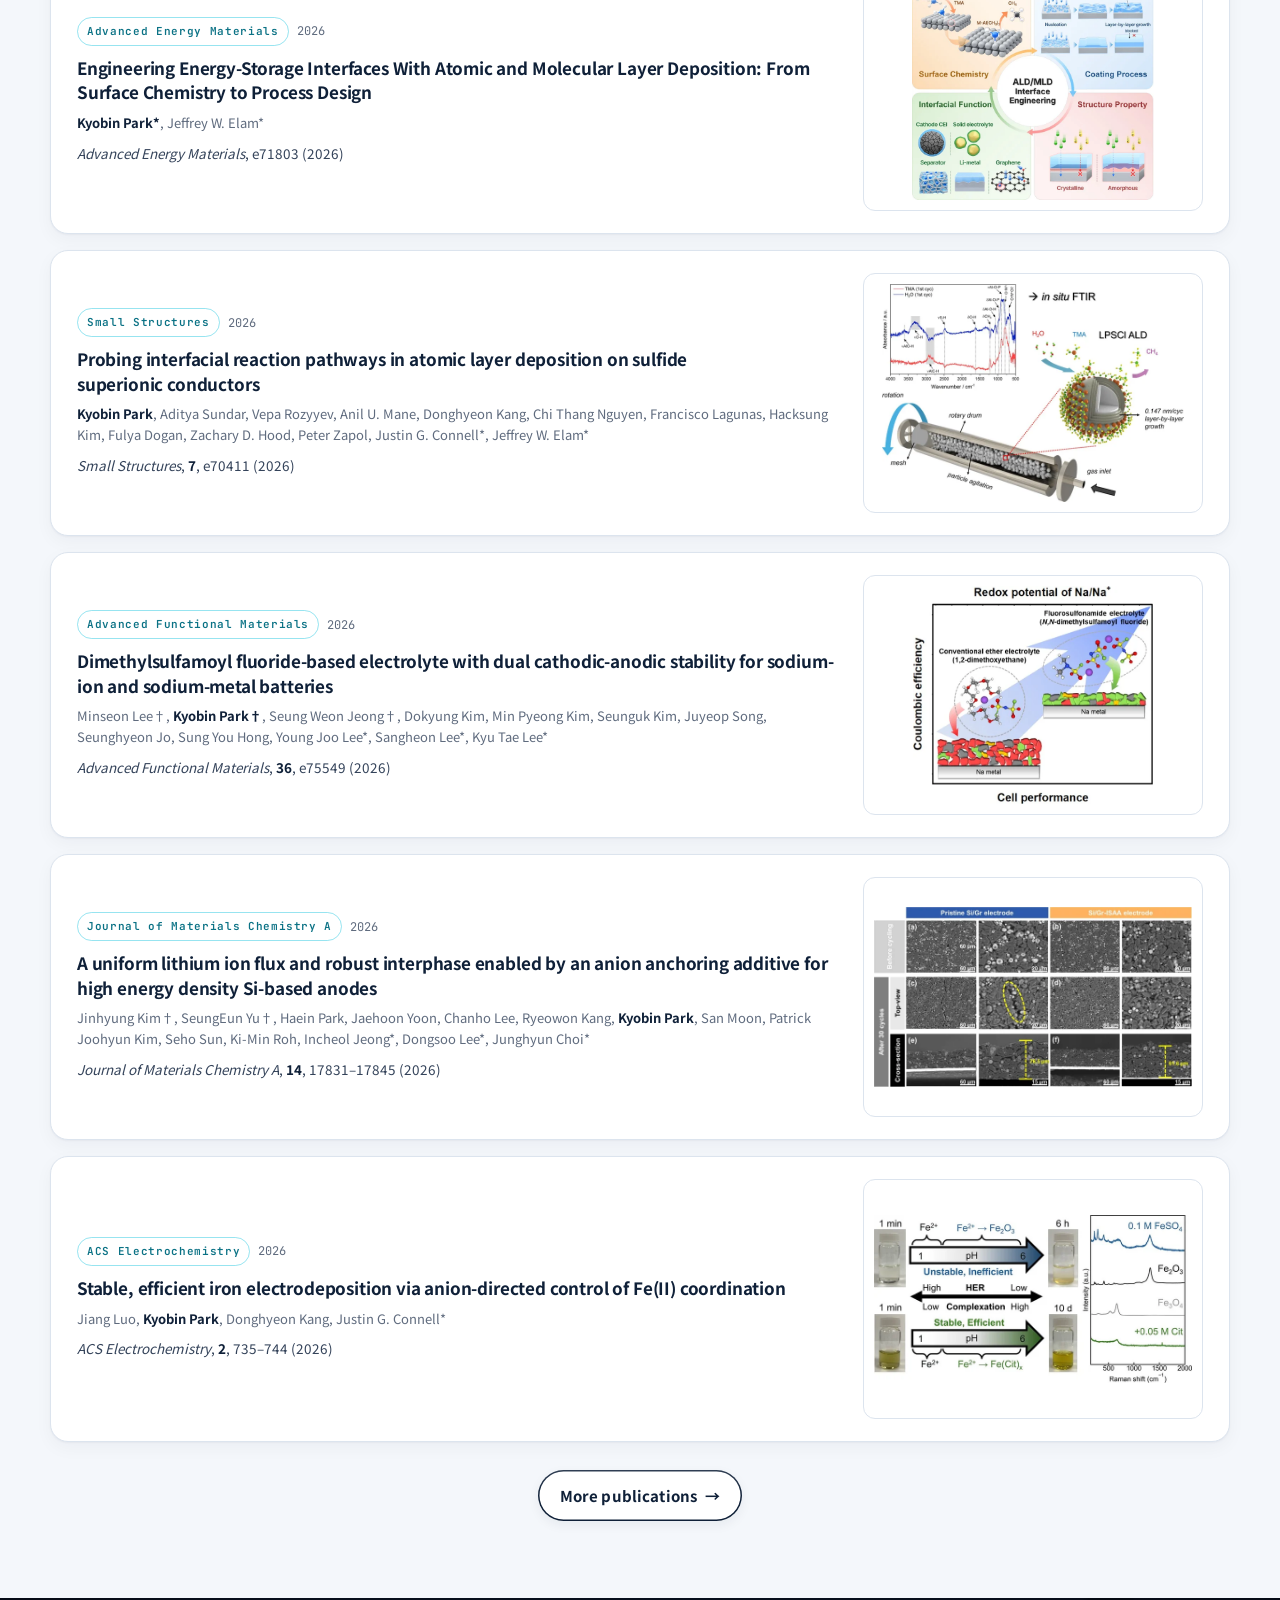
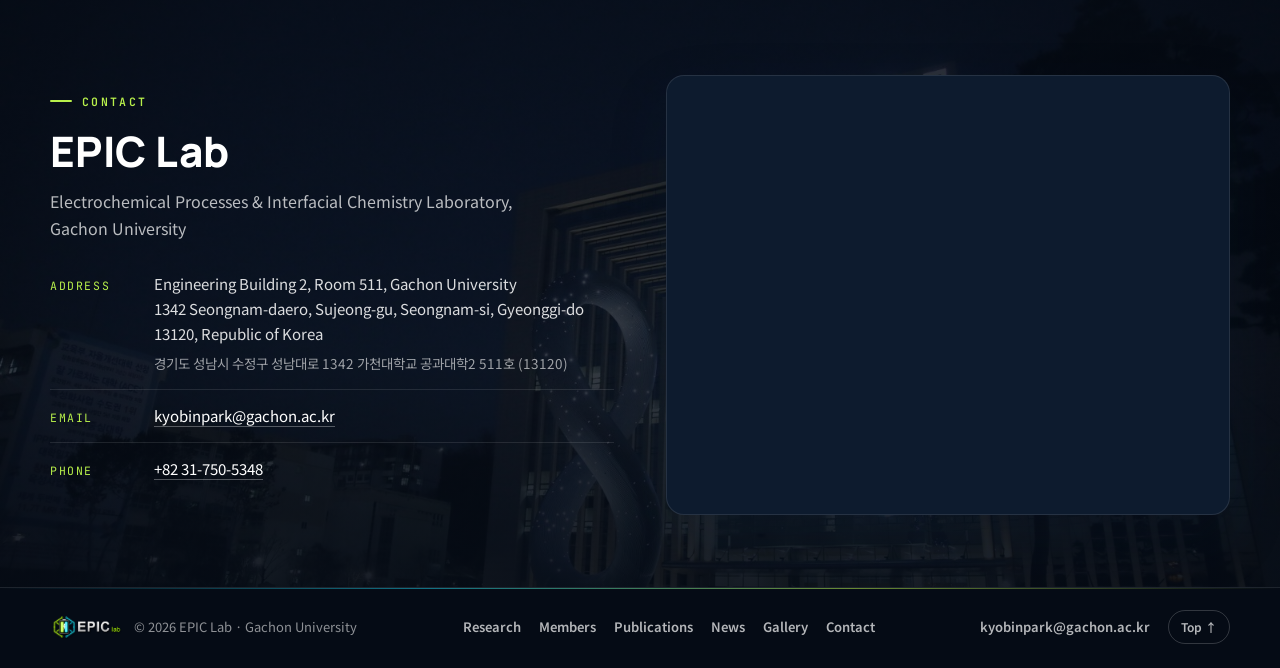
==== commit 648a04e2: "v70: cache bump" ====
--- a/index.html
+++ b/index.html
@@ -19,7 +19,7 @@
 <link rel="preconnect" href="https://fonts.googleapis.com">
 <link rel="preconnect" href="https://fonts.gstatic.com" crossorigin>
 <link rel="stylesheet" href="https://fonts.googleapis.com/css2?family=Manrope:wght@500;600;700;800&family=Noto+Sans+KR:wght@400;500;700;800&family=JetBrains+Mono:wght@500;600;700&display=swap">
-<link rel="stylesheet" href="assets/css/style.css?v=69">
+<link rel="stylesheet" href="assets/css/style.css?v=70">
 <script type="application/ld+json">
 {
   "@context": "https://schema.org",
@@ -363,10 +363,10 @@
 <button class="to-top" aria-label="Back to top"><svg width="20" height="20" viewBox="0 0 24 24" fill="none" stroke="currentColor" stroke-width="2.5" stroke-linecap="round" stroke-linejoin="round"><path d="m18 15-6-6-6 6"/></svg></button>
 <div class="lightbox" role="dialog" aria-modal="true" aria-label="Enlarged image"><button class="close" aria-label="Close">×</button><img src="" alt=""><div class="cap"></div></div>
 
-<script src="data/publications.js?v=69"></script>
-<script src="data/news.js?v=69"></script>
-<script src="data/gallery.js?v=69"></script>
-<script src="data/members.js?v=69"></script>
-<script src="assets/js/main.js?v=69"></script>
+<script src="data/publications.js?v=70"></script>
+<script src="data/news.js?v=70"></script>
+<script src="data/gallery.js?v=70"></script>
+<script src="data/members.js?v=70"></script>
+<script src="assets/js/main.js?v=70"></script>
 </body>
 </html>
--- a/assets/css/style.css
+++ b/assets/css/style.css
@@ -5014,3 +5014,9 @@
 
 /* top banner: keep "Apply" on one line on phones */
 .topbar-cta { white-space: nowrap; }
+
+/* v70 — Home gallery: 제목 칸을 항상 2줄 높이로 확보 → 제목 길이와 상관없이 사진 크기 동일 */
+#gallery-home .gcard-cap .gcard-title {
+  line-height: 1.4;
+  min-height: 2.8em;
+}
